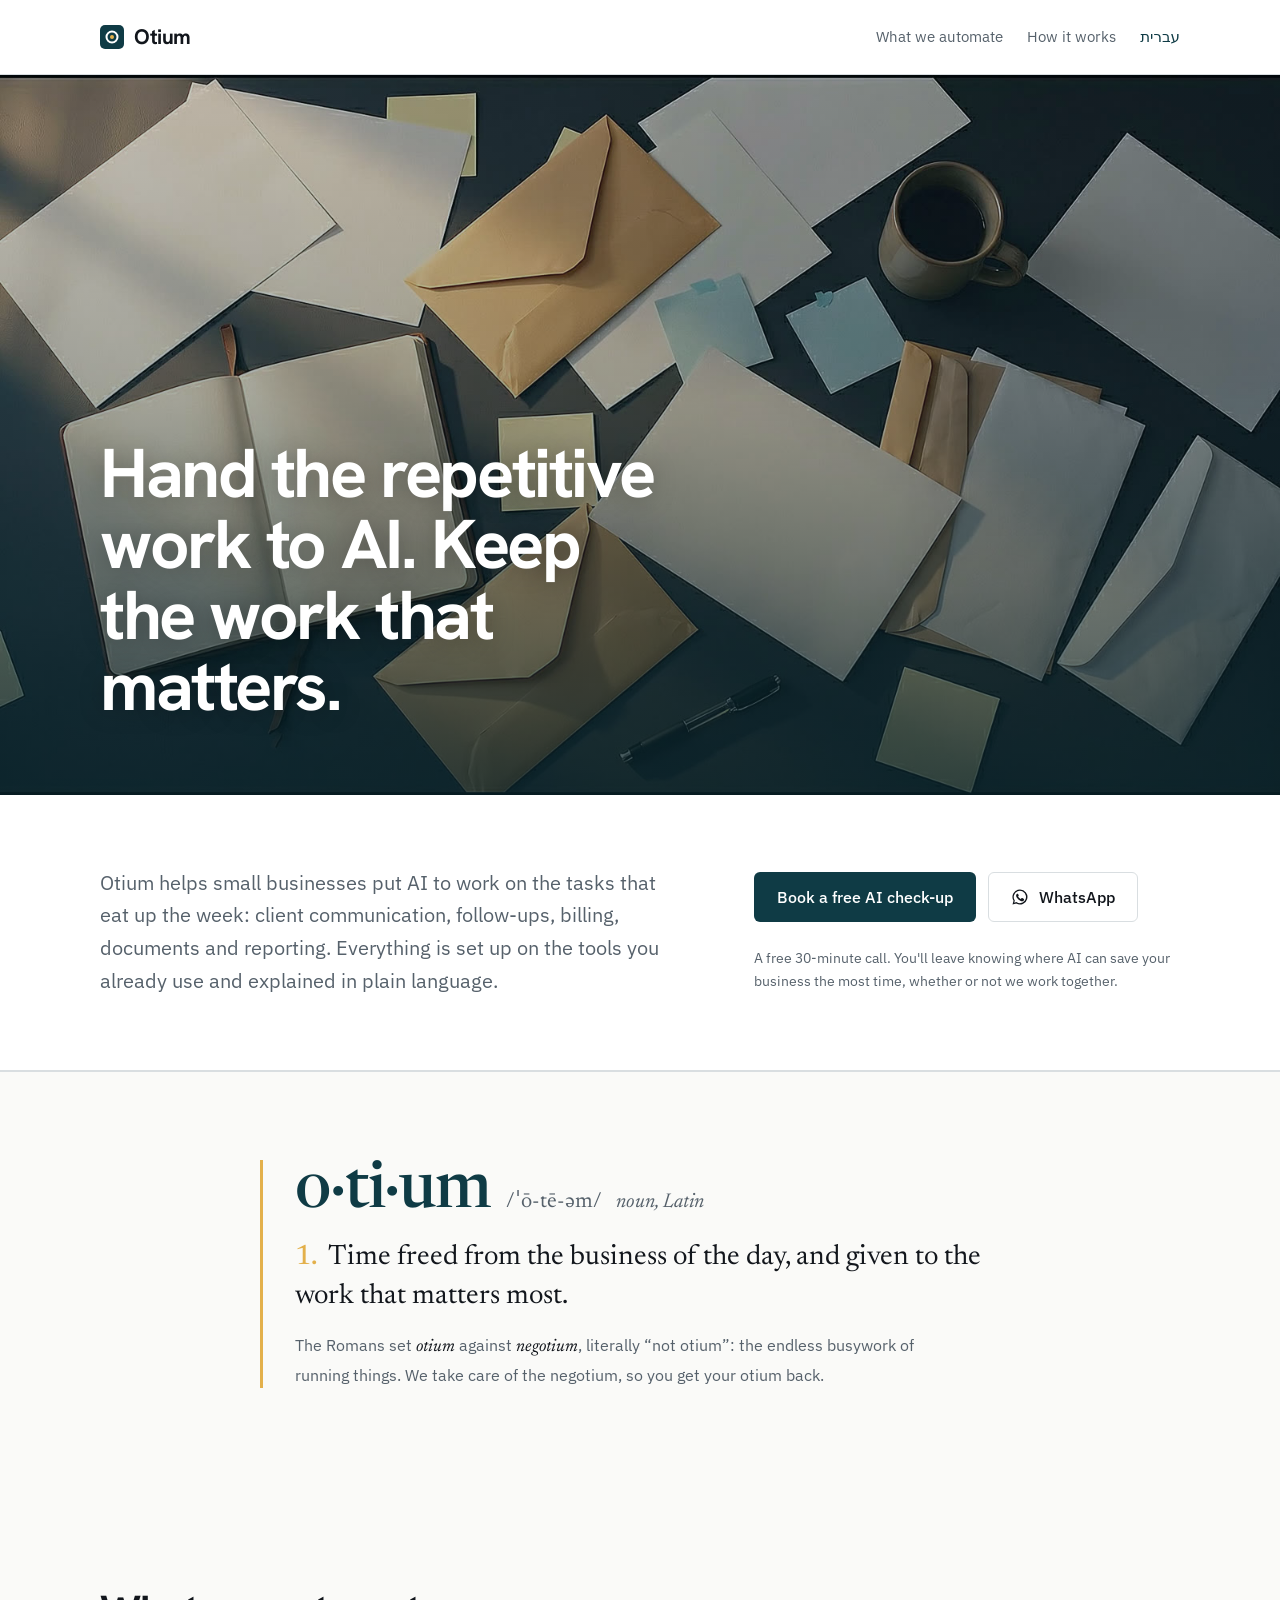
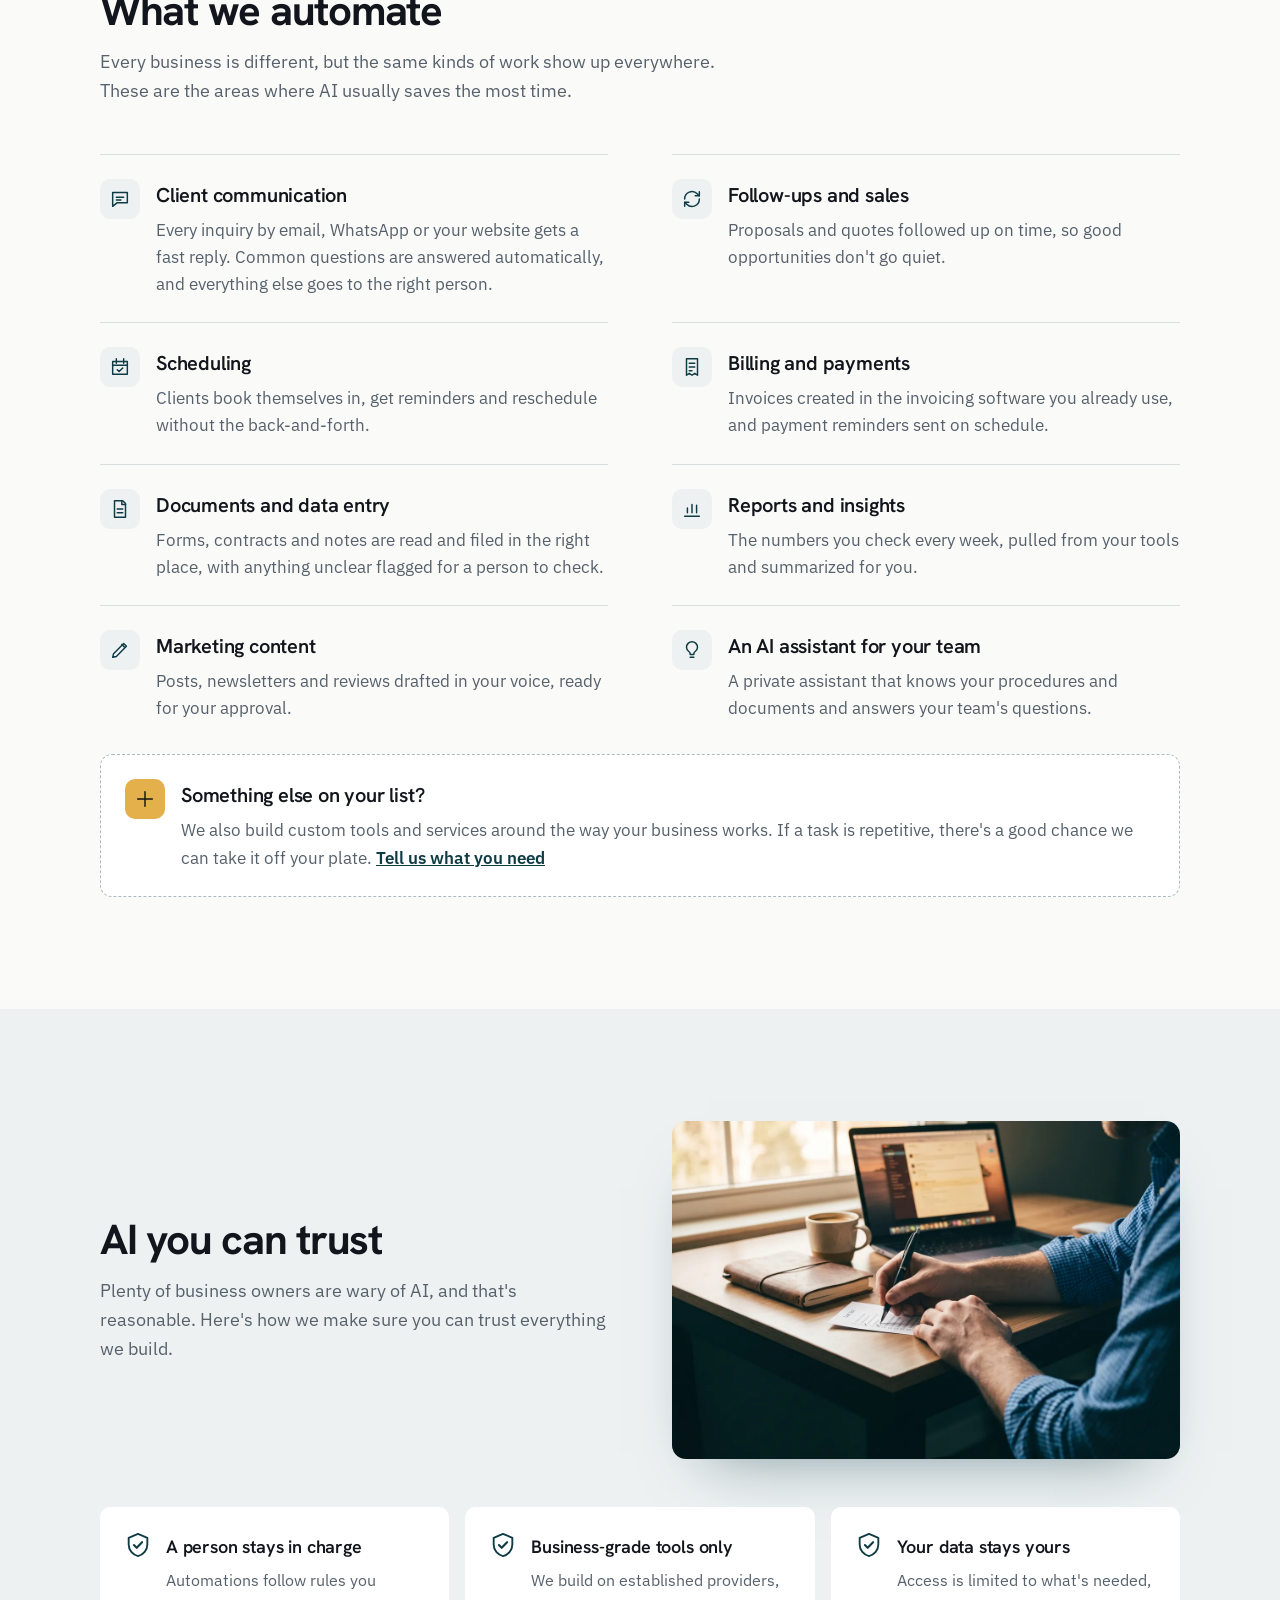
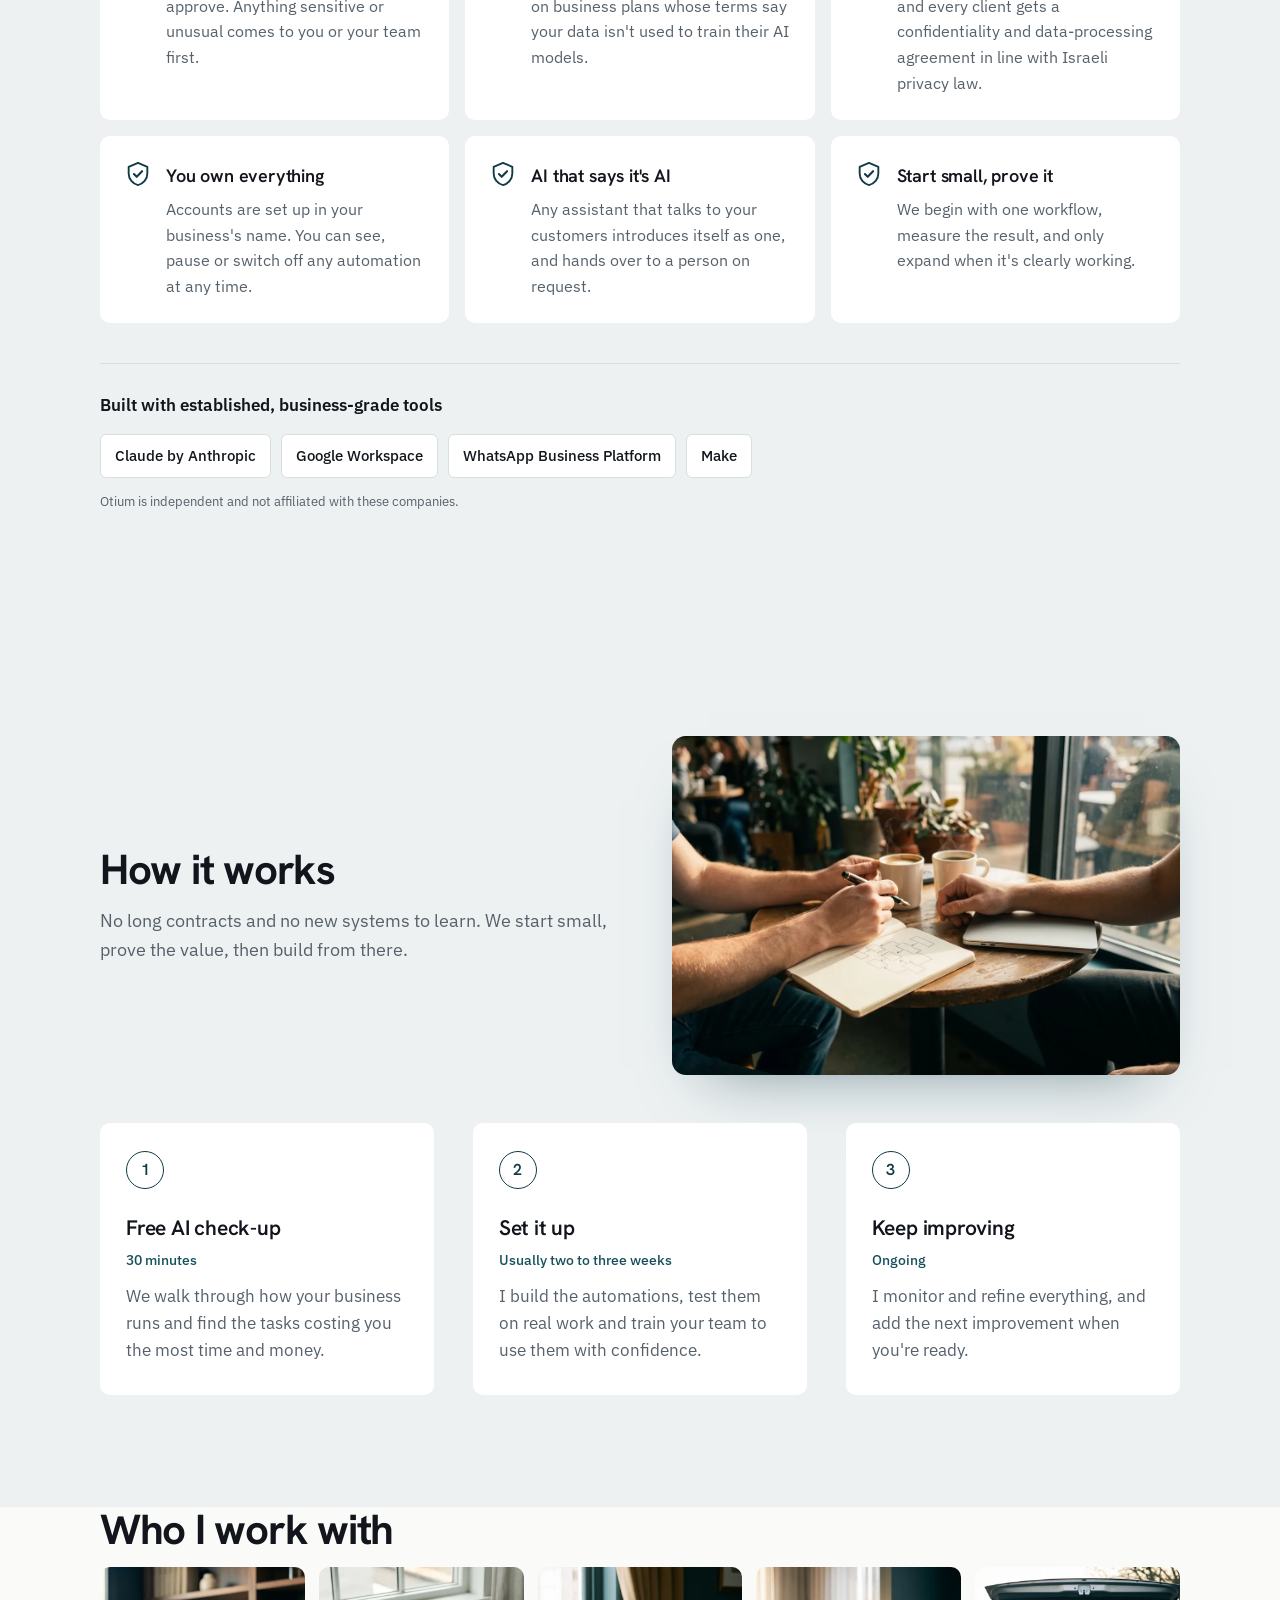
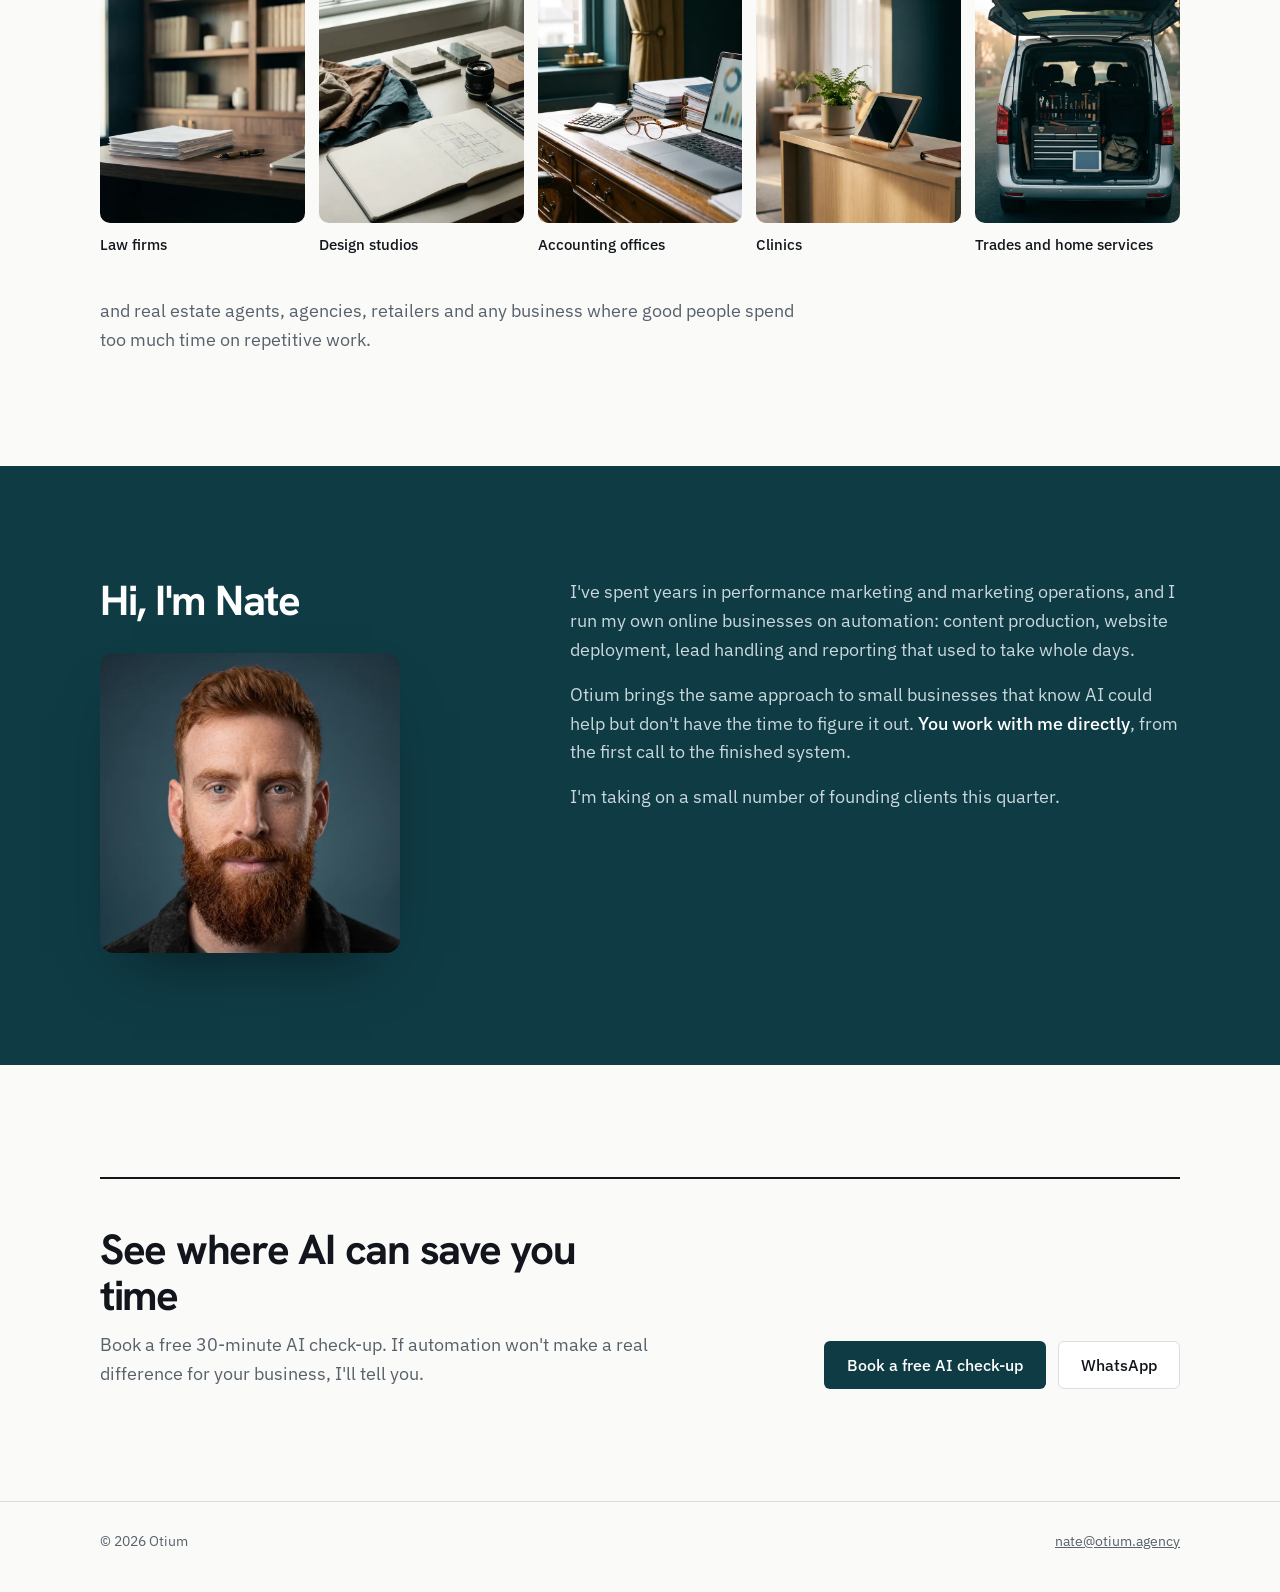
==== index.html @ 9c25928d "Add files via upload" ====
<!doctype html>
<html lang="en">
<head>
<meta charset="utf-8">
<meta name="viewport" content="width=device-width, initial-scale=1">
<title>Otium | AI automation for small businesses</title>
<meta name="description" content="Otium helps small businesses put AI to work: client communication, follow-ups, billing, documents and reporting, set up on the tools you already use.">
<meta property="og:title" content="Otium">
<meta property="og:description" content="Hand the repetitive work to AI. Keep the work that matters.">
<meta property="og:type" content="website">
<meta property="og:url" content="https://otium.agency/">
<meta property="og:image" content="https://otium.agency/media/og.jpg">
<meta property="og:image:width" content="1200">
<meta property="og:image:height" content="630">
<meta name="twitter:card" content="summary_large_image">
<link rel="alternate" hreflang="he" href="https://otium.agency/he/">
<link rel="icon" href="data:image/svg+xml,%3Csvg xmlns='http://www.w3.org/2000/svg' viewBox='0 0 24 24'%3E%3Crect width='24' height='24' rx='5' fill='%230F3B45'/%3E%3Cpath d='M12 6.5a5.5 5.5 0 1 0 0 11a5.5 5.5 0 1 0 0-11z' fill='none' stroke='%23fff' stroke-width='2'/%3E%3Ccircle cx='12' cy='12' r='2' fill='%23E3B04B'/%3E%3C/svg%3E">
<link rel="preconnect" href="https://fonts.googleapis.com">
<link rel="preconnect" href="https://fonts.gstatic.com" crossorigin>
<link href="https://fonts.googleapis.com/css2?family=Hanken+Grotesk:wght@500;600;700&family=IBM+Plex+Sans:wght@400;500;600&family=Newsreader:ital,opsz,wght@0,6..72,400;0,6..72,500;1,6..72,400&display=swap" rel="stylesheet">
<link rel="stylesheet" href="/styles.css">
</head>
<body>

<header class="site-header">
  <div class="wrap">
    <a class="wordmark" href="/">
      <svg class="mark" viewBox="0 0 24 24" aria-hidden="true"><rect width="24" height="24" rx="5" fill="#0F3B45"/><path d="M12 6.5a5.5 5.5 0 1 0 0 11a5.5 5.5 0 1 0 0-11z" fill="none" stroke="#fff" stroke-width="2"/><circle cx="12" cy="12" r="2" fill="#E3B04B"/></svg>
      Otium
    </a>
    <nav class="header-links" aria-label="Main">
      <a class="hide-sm" href="#what">What we automate</a>
      <a class="hide-sm" href="#how">How it works</a>
      <a class="lang" href="/he/" lang="he">עברית</a>
    </nav>
  </div>
</header>

<main>
  <section class="hero-film" aria-label="Video: scattered papers, envelopes and notes fly together into a neat, tidy desk.">
    <video autoplay muted loop playsinline preload="auto" poster="/media/hero-desk-poster.jpg">
      <source src="/media/hero-desk.mp4" type="video/mp4">
    </video>
    <div class="film-overlay"><div class="wrap"><h1>Hand the repetitive work to AI. Keep the work that matters.</h1></div></div>
  </section>

  <section class="hero hero-text">
    <div class="wrap">
      <div>
        <p class="lede">Otium helps small businesses put AI to work on the tasks that eat up the week: client communication, follow-ups, billing, documents and reporting. Everything is set up on the tools you already use and explained in plain language.</p>
        <div class="cta-row">
          <a class="btn btn-primary" href="https://calendar.google.com/calendar/appointments/schedules/AcZssZ142zV-01hheuD1KEH9FqK9VhG_BgDRXdclDUBsCa_bqijjfRB_04vODxj_k6ZKtGDQgLFrmioO?gv=true" target="_blank" rel="noopener">Book a free AI check-up</a>
          <a class="btn btn-ghost" href="https://wa.me/972507139418" data-whatsapp>
            <svg viewBox="0 0 24 24" aria-hidden="true"><path fill="currentColor" d="M12 2a10 10 0 0 0-8.6 15.1L2 22l5-1.3A10 10 0 1 0 12 2Zm0 18.2c-1.6 0-3.1-.4-4.4-1.2l-.3-.2-3 .8.8-2.9-.2-.3A8.2 8.2 0 1 1 12 20.2Zm4.5-6.1c-.2-.1-1.5-.7-1.7-.8-.2-.1-.4-.1-.6.1l-.8 1c-.1.2-.3.2-.5.1a6.7 6.7 0 0 1-3.3-2.9c-.3-.4.2-.4.7-1.3.1-.2 0-.3 0-.4l-.8-1.8c-.2-.5-.4-.4-.6-.4h-.5a1 1 0 0 0-.7.3 3 3 0 0 0-.9 2.2 5.2 5.2 0 0 0 1.1 2.7 11.8 11.8 0 0 0 4.5 4c1.7.7 2.3.8 3.2.6.5-.1 1.5-.6 1.7-1.2.2-.6.2-1.1.1-1.2l-.4-.3Z"/></svg>
            WhatsApp
          </a>
        </div>
        <p class="fine">A free 30-minute call. You'll leave knowing where AI can save your business the most time, whether or not we work together.</p>
      </div>
    </div>
  </section>

  <section class="definition" aria-label="What the name means">
    <div class="wrap">
      <div class="dict">
        <p class="dict-head"><span class="dict-word">o·ti·um</span> <span class="dict-ipa">/ˈō-tē-əm/</span> <span class="dict-pos">noun, Latin</span></p>
        <p class="dict-sense"><span class="dict-n">1.</span> Time freed from the business of the day, and given to the work that matters most.</p>
        <p class="dict-note">The Romans set <em>otium</em> against <em>negotium</em>, literally “not otium”: the endless busywork of running things. We take care of the negotium, so you get your otium back.</p>
      </div>
    </div>
  </section>

  <section class="block" id="what">
    <div class="wrap">
      <h2>What we automate</h2>
      <p class="intro">Every business is different, but the same kinds of work show up everywhere. These are the areas where AI usually saves the most time.</p>
      <ul class="areas">
        <li><svg class="area-icon" viewBox="0 0 24 24" aria-hidden="true" fill="none" stroke="currentColor" stroke-width="1.6" stroke-linecap="round" stroke-linejoin="round"><path d="M4 5h16v11H9l-5 4z"/><path d="M8 10h8M8 13h5"/></svg><div><h3>Client communication</h3><p>Every inquiry by email, WhatsApp or your website gets a fast reply. Common questions are answered automatically, and everything else goes to the right person.</p></div></li>
        <li><svg class="area-icon" viewBox="0 0 24 24" aria-hidden="true" fill="none" stroke="currentColor" stroke-width="1.6" stroke-linecap="round" stroke-linejoin="round"><path d="M4 12a8 8 0 0 1 13.7-5.7L20 8.5"/><path d="M20 4v4.5h-4.5"/><path d="M20 12a8 8 0 0 1-13.7 5.7L4 15.5"/><path d="M4 20v-4.5h4.5"/></svg><div><h3>Follow-ups and sales</h3><p>Proposals and quotes followed up on time, so good opportunities don't go quiet.</p></div></li>
        <li><svg class="area-icon" viewBox="0 0 24 24" aria-hidden="true" fill="none" stroke="currentColor" stroke-width="1.6" stroke-linecap="round" stroke-linejoin="round"><path d="M4 6h16v14H4z"/><path d="M4 10h16M8 3v5M16 3v5"/><path d="m9 15 2 2 4-4"/></svg><div><h3>Scheduling</h3><p>Clients book themselves in, get reminders and reschedule without the back-and-forth.</p></div></li>
        <li><svg class="area-icon" viewBox="0 0 24 24" aria-hidden="true" fill="none" stroke="currentColor" stroke-width="1.6" stroke-linecap="round" stroke-linejoin="round"><path d="M6 3h12v18l-3-2-3 2-3-2-3 2z"/><path d="M9 8h6M9 12h6M9 16h3"/></svg><div><h3>Billing and payments</h3><p>Invoices created in the invoicing software you already use, and payment reminders sent on schedule.</p></div></li>
        <li><svg class="area-icon" viewBox="0 0 24 24" aria-hidden="true" fill="none" stroke="currentColor" stroke-width="1.6" stroke-linecap="round" stroke-linejoin="round"><path d="M6 3h9l3 3v15H6z"/><path d="M14 3v4h4"/><path d="M9 12h6M9 16h6"/></svg><div><h3>Documents and data entry</h3><p>Forms, contracts and notes are read and filed in the right place, with anything unclear flagged for a person to check.</p></div></li>
        <li><svg class="area-icon" viewBox="0 0 24 24" aria-hidden="true" fill="none" stroke="currentColor" stroke-width="1.6" stroke-linecap="round" stroke-linejoin="round"><path d="M4 20h16"/><path d="M7 16v-5M12 16V7M17 16v-8"/></svg><div><h3>Reports and insights</h3><p>The numbers you check every week, pulled from your tools and summarized for you.</p></div></li>
        <li><svg class="area-icon" viewBox="0 0 24 24" aria-hidden="true" fill="none" stroke="currentColor" stroke-width="1.6" stroke-linecap="round" stroke-linejoin="round"><path d="M4 20l4-1 11-11-3-3L5 16z"/><path d="M14 6l3 3"/></svg><div><h3>Marketing content</h3><p>Posts, newsletters and reviews drafted in your voice, ready for your approval.</p></div></li>
        <li><svg class="area-icon" viewBox="0 0 24 24" aria-hidden="true" fill="none" stroke="currentColor" stroke-width="1.6" stroke-linecap="round" stroke-linejoin="round"><path d="M12 3a6 6 0 0 1 6 6c0 2.2-1.2 3.6-2.5 4.6-.8.6-1.5 1.4-1.5 2.4v1h-4v-1c0-1-.7-1.8-1.5-2.4C7.2 12.6 6 11.2 6 9a6 6 0 0 1 6-6z"/><path d="M10 20h4"/></svg><div><h3>An AI assistant for your team</h3><p>A private assistant that knows your procedures and documents and answers your team's questions.</p></div></li>
        <li class="area-custom"><svg class="area-icon" viewBox="0 0 24 24" aria-hidden="true" fill="none" stroke="currentColor" stroke-width="1.6" stroke-linecap="round" stroke-linejoin="round"><path d="M12 4v16M4 12h16"/></svg><div><h3>Something else on your list?</h3><p>We also build custom tools and services around the way your business works. If a task is repetitive, there's a good chance we can take it off your plate. <a href="#contact">Tell us what you need</a></p></div></li>
      </ul>
    </div>
  </section>

  <section class="block trust" id="trust">
    <div class="wrap">
      <div class="trust-head"><div><h2>AI you can trust</h2>
      <p class="intro">Plenty of business owners are wary of AI, and that's reasonable. Here's how we make sure you can trust everything we build.</p></div><img class="trust-img" src="/media/trust-approve.webp" alt="A business owner's hands ticking off a short list next to a laptop" width="1200" height="800" loading="lazy"></div>
      <ul class="commitments">
        <li><svg viewBox="0 0 24 24" aria-hidden="true"><path d="M12 2.5 4 5.8v5.7c0 4.9 3.4 9 8 10 4.6-1 8-5.1 8-10V5.8z" fill="none" stroke="currentColor" stroke-width="1.6" stroke-linejoin="round"/><path d="m8.5 12 2.4 2.4 4.6-4.8" fill="none" stroke="currentColor" stroke-width="1.8" stroke-linecap="round" stroke-linejoin="round"/></svg><div><h3>A person stays in charge</h3><p>Automations follow rules you approve. Anything sensitive or unusual comes to you or your team first.</p></div></li>
        <li><svg viewBox="0 0 24 24" aria-hidden="true"><path d="M12 2.5 4 5.8v5.7c0 4.9 3.4 9 8 10 4.6-1 8-5.1 8-10V5.8z" fill="none" stroke="currentColor" stroke-width="1.6" stroke-linejoin="round"/><path d="m8.5 12 2.4 2.4 4.6-4.8" fill="none" stroke="currentColor" stroke-width="1.8" stroke-linecap="round" stroke-linejoin="round"/></svg><div><h3>Business-grade tools only</h3><p>We build on established providers, on business plans whose terms say your data isn't used to train their AI models.</p></div></li>
        <li><svg viewBox="0 0 24 24" aria-hidden="true"><path d="M12 2.5 4 5.8v5.7c0 4.9 3.4 9 8 10 4.6-1 8-5.1 8-10V5.8z" fill="none" stroke="currentColor" stroke-width="1.6" stroke-linejoin="round"/><path d="m8.5 12 2.4 2.4 4.6-4.8" fill="none" stroke="currentColor" stroke-width="1.8" stroke-linecap="round" stroke-linejoin="round"/></svg><div><h3>Your data stays yours</h3><p>Access is limited to what's needed, and every client gets a confidentiality and data-processing agreement in line with Israeli privacy law.</p></div></li>
        <li><svg viewBox="0 0 24 24" aria-hidden="true"><path d="M12 2.5 4 5.8v5.7c0 4.9 3.4 9 8 10 4.6-1 8-5.1 8-10V5.8z" fill="none" stroke="currentColor" stroke-width="1.6" stroke-linejoin="round"/><path d="m8.5 12 2.4 2.4 4.6-4.8" fill="none" stroke="currentColor" stroke-width="1.8" stroke-linecap="round" stroke-linejoin="round"/></svg><div><h3>You own everything</h3><p>Accounts are set up in your business's name. You can see, pause or switch off any automation at any time.</p></div></li>
        <li><svg viewBox="0 0 24 24" aria-hidden="true"><path d="M12 2.5 4 5.8v5.7c0 4.9 3.4 9 8 10 4.6-1 8-5.1 8-10V5.8z" fill="none" stroke="currentColor" stroke-width="1.6" stroke-linejoin="round"/><path d="m8.5 12 2.4 2.4 4.6-4.8" fill="none" stroke="currentColor" stroke-width="1.8" stroke-linecap="round" stroke-linejoin="round"/></svg><div><h3>AI that says it's AI</h3><p>Any assistant that talks to your customers introduces itself as one, and hands over to a person on request.</p></div></li>
        <li><svg viewBox="0 0 24 24" aria-hidden="true"><path d="M12 2.5 4 5.8v5.7c0 4.9 3.4 9 8 10 4.6-1 8-5.1 8-10V5.8z" fill="none" stroke="currentColor" stroke-width="1.6" stroke-linejoin="round"/><path d="m8.5 12 2.4 2.4 4.6-4.8" fill="none" stroke="currentColor" stroke-width="1.8" stroke-linecap="round" stroke-linejoin="round"/></svg><div><h3>Start small, prove it</h3><p>We begin with one workflow, measure the result, and only expand when it's clearly working.</p></div></li>
      </ul>
      <div class="toolbelt">
        <p class="toolbelt-label">Built with established, business-grade tools</p>
        <ul class="tool-names" dir="ltr"><li>Claude by Anthropic</li><li>Google Workspace</li><li>WhatsApp Business Platform</li><li>Make</li></ul>
        <p class="toolbelt-note">Otium is independent and not affiliated with these companies.</p>
      </div>
    </div>
  </section>

  <section class="block process" id="how">
    <div class="wrap">
      <div class="trust-head"><div><h2>How it works</h2>
      <p class="intro">No long contracts and no new systems to learn. We start small, prove the value, then build from there.</p></div><img class="trust-img" src="/media/how-consult.webp" alt="Two people planning an automation together over coffee" width="1200" height="800" loading="lazy"></div>
      <ol class="steps">
        <li>
          <h3>Free AI check-up</h3>
          <p class="when">30 minutes</p>
          <p>We walk through how your business runs and find the tasks costing you the most time and money.</p>
        </li>
        <li>
          <h3>Set it up</h3>
          <p class="when">Usually two to three weeks</p>
          <p>I build the automations, test them on real work and train your team to use them with confidence.</p>
        </li>
        <li>
          <h3>Keep improving</h3>
          <p class="when">Ongoing</p>
          <p>I monitor and refine everything, and add the next improvement when you're ready.</p>
        </li>
      </ol>
    </div>
  </section>

  <section class="block tight" id="who">
    <div class="wrap">
      <h2>Who I work with</h2>
      <ul class="people">
        <li><figure><img src="/media/law.webp" alt="A tidy law office desk with a contract and pen" width="640" height="800" loading="lazy"><figcaption>Law firms</figcaption></figure></li>
        <li><figure><img src="/media/design.webp" alt="Fabric swatches and a floor plan sketch on a studio table" width="640" height="800" loading="lazy"><figcaption>Design studios</figcaption></figure></li>
        <li><figure><img src="/media/accounting.webp" alt="A calculator, reports and a laptop with charts" width="640" height="800" loading="lazy"><figcaption>Accounting offices</figcaption></figure></li>
        <li><figure><img src="/media/clinic.webp" alt="A calm clinic reception desk with a check-in tablet" width="640" height="800" loading="lazy"><figcaption>Clinics</figcaption></figure></li>
        <li><figure><img src="/media/trades.webp" alt="An organized toolbox in the back of a work van" width="640" height="800" loading="lazy"><figcaption>Trades and home services</figcaption></figure></li>
      </ul>
      <p class="who-more">and real estate agents, agencies, retailers and any business where good people spend too much time on repetitive work.</p>
    </div>
  </section>

  <section class="block about" id="about">
    <div class="wrap">
      <div class="about-intro">
        <h2>Hi, I'm Nate</h2>
        <img class="about-photo" src="/media/nate.webp" alt="Nate Dubin, founder of Otium" width="800" height="800" loading="lazy">
      </div>
      <div>
        <p>I've spent years in performance marketing and marketing operations, and I run my own online businesses on automation: content production, website deployment, lead handling and reporting that used to take whole days.</p>
        <p>Otium brings the same approach to small businesses that know AI could help but don't have the time to figure it out. <strong>You work with me directly</strong>, from the first call to the finished system.</p>
        <p>I'm taking on a small number of founding clients this quarter.</p>
      </div>
    </div>
  </section>

  <section class="block contact" id="contact">
    <div class="wrap">
      <div class="panel">
        <div>
          <h2>See where AI can save you time</h2>
          <p>Book a free 30-minute AI check-up. If automation won't make a real difference for your business, I'll tell you.</p>
        </div>
        <div class="cta-row">
          <a class="btn btn-primary" href="https://calendar.google.com/calendar/appointments/schedules/AcZssZ142zV-01hheuD1KEH9FqK9VhG_BgDRXdclDUBsCa_bqijjfRB_04vODxj_k6ZKtGDQgLFrmioO?gv=true" target="_blank" rel="noopener">Book a free AI check-up</a>
          <a class="btn btn-ghost" href="https://wa.me/972507139418" data-whatsapp>WhatsApp</a>
        </div>
      </div>
    </div>
  </section>
</main>

<footer>
  <div class="wrap">
    <span>© 2026 Otium</span>
    <a href="mailto:nate@otium.agency">nate@otium.agency</a>
  </div>
</footer>

<script>
  (function () {
    var v = document.querySelector('.hero-film video');
    if (v && window.matchMedia('(prefers-reduced-motion: reduce)').matches) { v.removeAttribute('autoplay'); v.pause(); }
  })();
</script>
</body>
</html>
---- styles.css ----
:root {
  --paper: #FAFAF8;
  --white: #FFFFFF;
  --ink: #12161C;
  --petrol: #0F3B45;
  --petrol-2: #16505C;
  --mist: #EDF1F2;
  --steel: #56616B;
  --line: #D9DEE1;
  --gold: #E3B04B;

  --display: "Hanken Grotesk", "IBM Plex Sans Hebrew", system-ui, sans-serif;
  --body: "IBM Plex Sans", "IBM Plex Sans Hebrew", system-ui, sans-serif;

  --wrap: 1160px;
  --gutter: clamp(16px, 4vw, 40px);
}

* { box-sizing: border-box; }
html { -webkit-text-size-adjust: 100%; }
body {
  margin: 0;
  background: var(--paper);
  color: var(--ink);
  font-family: var(--body);
  font-size: 17px;
  line-height: 1.6;
  overflow-x: hidden;
}
a { color: inherit; }
:focus-visible { outline: 2px solid var(--petrol); outline-offset: 3px; border-radius: 2px; }

.wrap { max-width: var(--wrap); margin: 0 auto; padding: 0 var(--gutter); }

/* ---------- Header ---------- */
.site-header { padding: 20px 0; border-bottom: 1px solid var(--line); background: var(--white); }
.site-header .wrap { display: flex; align-items: center; justify-content: space-between; gap: 16px; }
.wordmark {
  font-family: var(--display);
  font-weight: 700;
  font-size: 21px;
  letter-spacing: -0.02em;
  text-decoration: none;
  display: inline-flex; align-items: center; gap: 10px;
  direction: ltr;
}
.wordmark .mark { width: 24px; height: 24px; flex: none; }
.header-links { display: flex; align-items: center; gap: 24px; font-size: 15px; }
.header-links a { text-decoration: none; color: var(--steel); }
.header-links a:hover { color: var(--ink); }
.header-links .lang { color: var(--petrol); font-weight: 500; }

/* ---------- Buttons ---------- */
.btn {
  display: inline-flex; align-items: center; justify-content: center; gap: 10px;
  font: 500 16px/1 var(--body);
  padding: 15px 22px;
  border-radius: 6px;
  text-decoration: none;
  border: 1px solid transparent;
  transition: background-color .15s ease, color .15s ease, border-color .15s ease;
}
.btn-primary { background: var(--petrol); color: var(--white); }
.btn-primary:hover { background: var(--petrol-2); }
.btn-ghost { background: var(--white); color: var(--ink); border-color: var(--line); }
.btn-ghost:hover { border-color: var(--ink); }
.btn svg { width: 18px; height: 18px; flex: none; }

/* ---------- Hero ---------- */
.hero { padding: clamp(48px, 8vw, 104px) 0; background: var(--white); border-bottom: 1px solid var(--line); }
.hero .wrap {
  display: grid;
  grid-template-columns: minmax(0, 1.1fr) minmax(0, .9fr);
  gap: clamp(36px, 6vw, 88px);
  align-items: center;
}
.hero h1 {
  font-family: var(--display);
  font-weight: 700;
  font-size: clamp(40px, 5.6vw, 68px);
  line-height: 1.02;
  letter-spacing: -0.035em;
  margin: 0 0 24px;
  max-width: 14ch;
}
.hero .lede { font-size: clamp(18px, 1.5vw, 20px); color: var(--steel); max-width: 33em; margin: 0 0 36px; }
.cta-row { display: flex; flex-wrap: wrap; gap: 12px; }
.hero .fine { margin: 20px 0 0; font-size: 14px; color: var(--steel); max-width: 34em; }

/* Automation log: the one memorable moment */
.log {
  background: var(--petrol);
  color: #E6EEF0;
  border-radius: 14px;
  padding: 26px 26px 22px;
  box-shadow: 0 40px 80px -40px rgba(15, 59, 69, .6);
}
.log-head { display: flex; justify-content: space-between; align-items: baseline; gap: 12px; margin-bottom: 18px; }
.log-head strong { font-family: var(--display); font-size: 18px; font-weight: 600; color: var(--white); letter-spacing: -0.01em; }
.log-head span { font-size: 13px; color: #9FB8BE; }
.log ol { list-style: none; margin: 0; padding: 0; }
.log li {
  display: grid; grid-template-columns: 52px 14px minmax(0, 1fr); gap: 10px;
  align-items: baseline;
  padding: 11px 0;
  border-top: 1px solid rgba(255, 255, 255, .1);
  font-size: 15px; line-height: 1.45;
}
.log time { font-variant-numeric: tabular-nums; color: #9FB8BE; font-size: 14px; direction: ltr; }
.log .dot { width: 8px; height: 8px; border-radius: 50%; background: var(--gold); align-self: center; }
.log-total {
  margin-top: 8px; padding-top: 16px;
  border-top: 1px solid rgba(255, 255, 255, .22);
  display: flex; align-items: baseline; justify-content: space-between; gap: 12px;
  font-size: 14px; color: #C9D8DB;
}
.log-total b { font-family: var(--display); font-size: 34px; font-weight: 700; letter-spacing: -0.02em; color: var(--gold); }

@media (prefers-reduced-motion: no-preference) {
  .log li, .log-total { opacity: 0; animation: reveal .4s ease-out forwards; }
  .log li:nth-child(1) { animation-delay: .25s; }
  .log li:nth-child(2) { animation-delay: .55s; }
  .log li:nth-child(3) { animation-delay: .85s; }
  .log li:nth-child(4) { animation-delay: 1.15s; }
  .log li:nth-child(5) { animation-delay: 1.45s; }
  .log li:nth-child(6) { animation-delay: 1.75s; }
  .log-total { animation-delay: 2.2s; }
  @keyframes reveal { from { opacity: 0; transform: translateY(4px); } to { opacity: 1; transform: none; } }
}

/* ---------- Sections ---------- */
section.block { padding: clamp(64px, 9vw, 112px) 0; }
section.block.tight { padding-top: 0; }
.block h2 {
  font-family: var(--display);
  font-weight: 700;
  font-size: clamp(30px, 3.4vw, 42px);
  line-height: 1.1;
  letter-spacing: -0.03em;
  margin: 0 0 14px;
  max-width: 22ch;
}
.block .intro { color: var(--steel); max-width: 36em; margin: 0 0 48px; font-size: 18px; }

/* Capabilities: two-column ruled list */
.areas { list-style: none; margin: 0; padding: 0; display: grid; grid-template-columns: repeat(2, minmax(0, 1fr)); column-gap: clamp(32px, 5vw, 72px); }
.areas li { padding: 24px 0; border-top: 1px solid var(--line); }
.areas h3 { font-family: var(--display); font-size: 20px; font-weight: 600; letter-spacing: -0.01em; margin: 0 0 6px; }
.areas p { margin: 0; color: var(--steel); }

/* Process: a real sequence, so it's numbered */
.process { background: var(--mist); }
.steps { list-style: none; margin: 0; padding: 0; display: grid; grid-template-columns: repeat(3, minmax(0, 1fr)); gap: clamp(24px, 3vw, 40px); counter-reset: step; }
.steps li { counter-increment: step; background: var(--white); border-radius: 10px; padding: 28px 26px 30px; }
.steps li::before {
  content: counter(step);
  display: grid; place-items: center;
  width: 36px; height: 36px; border-radius: 50%;
  border: 1.5px solid var(--petrol); color: var(--petrol);
  font: 600 16px/1 var(--display);
  margin-bottom: 22px;
}
.steps h3 { font-family: var(--display); font-size: 21px; font-weight: 600; letter-spacing: -0.01em; margin: 0 0 4px; }
.steps .when { font-size: 14px; color: var(--petrol-2); font-weight: 500; margin: 0 0 12px; }
.steps p { margin: 0; color: var(--steel); }

/* Principles */
.principles { list-style: none; margin: 0; padding: 0; display: grid; grid-template-columns: repeat(4, minmax(0, 1fr)); gap: clamp(24px, 3vw, 40px); }
.principles li { border-top: 2px solid var(--petrol); padding-top: 18px; }
.principles h3 { font-family: var(--display); font-size: 18px; font-weight: 600; margin: 0 0 6px; }
.principles p { margin: 0; color: var(--steel); font-size: 16px; }

/* Who it's for */
.who-line { font-size: clamp(19px, 2vw, 23px); line-height: 1.6; max-width: 40em; margin: 0; color: var(--ink); }
.who-line span { white-space: nowrap; }
.who-line .sep { color: var(--gold); padding: 0 .35em; }

/* About */
.about { background: var(--petrol); color: #E6EEF0; }
.about .wrap { display: grid; grid-template-columns: minmax(0, .8fr) minmax(0, 1.2fr); gap: clamp(28px, 5vw, 80px); align-items: start; }
.about h2 { color: var(--white); }
.about p { margin: 0 0 16px; max-width: 36em; color: #C9D8DB; font-size: 18px; }
.about p:last-child { margin-bottom: 0; }
.about strong { color: var(--white); font-weight: 500; }

/* Contact */
.contact .panel {
  border-top: 2px solid var(--ink);
  padding-top: clamp(32px, 4vw, 48px);
  display: grid; grid-template-columns: minmax(0, 1.2fr) auto; gap: 32px; align-items: end;
}
.contact h2 { margin-bottom: 12px; }
.contact p { margin: 0; color: var(--steel); max-width: 34em; font-size: 18px; }

footer { padding: 28px 0 40px; font-size: 14px; color: var(--steel); border-top: 1px solid var(--line); }
footer .wrap { display: flex; flex-wrap: wrap; justify-content: space-between; gap: 12px; }
footer a { color: var(--steel); }

/* ---------- Responsive ---------- */
@media (max-width: 960px) {
  .principles { grid-template-columns: repeat(2, minmax(0, 1fr)); }
}
@media (max-width: 860px) {
  .hero .wrap, .about .wrap { grid-template-columns: 1fr; }
  .steps { grid-template-columns: 1fr; }
  .areas { grid-template-columns: 1fr; }
  .contact .panel { grid-template-columns: 1fr; }
}
@media (max-width: 600px) {
  .principles { grid-template-columns: 1fr; }
  .header-links .hide-sm { display: none; }
  .btn { width: 100%; }
  .cta-row { flex-direction: column; }
  .log { padding: 22px 18px 18px; }
  .log li { grid-template-columns: 46px 12px minmax(0, 1fr); }
  .who-line span { white-space: normal; }
}

/* ---------- Hebrew / RTL ---------- */
body[dir="rtl"] { font-family: "IBM Plex Sans Hebrew", system-ui, sans-serif; }
body[dir="rtl"] .hero h1,
body[dir="rtl"] .block h2,
body[dir="rtl"] h3,
body[dir="rtl"] .log-head strong,
body[dir="rtl"] .log-total b { font-family: "IBM Plex Sans Hebrew", system-ui, sans-serif; letter-spacing: 0; }
body[dir="rtl"] .hero h1 { font-weight: 700; line-height: 1.1; max-width: 12ch; }
body[dir="rtl"] .block h2 { font-weight: 700; }

/* ---------- Video hero ---------- */
.hero.hero-video {
  position: relative; overflow: hidden; isolation: isolate;
  background: var(--petrol); color: var(--white); border-bottom: 0;
  min-height: clamp(600px, 86vh, 860px);
  display: flex; align-items: center;
}
.hero-media { position: absolute; inset: 0; z-index: -2; }
.hero-media video, .hero-media img { width: 100%; height: 100%; object-fit: cover; display: block; }
.hero-shade {
  position: absolute; inset: 0; z-index: -1;
  background: linear-gradient(90deg, rgba(9, 36, 43, .94) 0%, rgba(9, 36, 43, .82) 38%, rgba(9, 36, 43, .35) 72%, rgba(9, 36, 43, .2) 100%);
}
body[dir="rtl"] .hero-shade { background: linear-gradient(270deg, rgba(9, 36, 43, .94) 0%, rgba(9, 36, 43, .82) 38%, rgba(9, 36, 43, .35) 72%, rgba(9, 36, 43, .2) 100%); }
.hero-video .wrap { width: 100%; }
.hero-video h1 { color: var(--white); }
.hero-video .lede { color: #D3E1E4; }
.hero-video .fine { color: #A6BFC4; }
.hero-video .btn-primary { background: var(--gold); color: var(--ink); }
.hero-video .btn-primary:hover { background: #F0C266; }
.hero-video .btn-ghost { background: transparent; color: var(--white); border-color: rgba(255, 255, 255, .45); }
.hero-video .btn-ghost:hover { border-color: var(--white); background: rgba(255, 255, 255, .08); }
.hero-video .log {
  background: rgba(10, 42, 50, .62);
  border: 1px solid rgba(255, 255, 255, .16);
  -webkit-backdrop-filter: blur(14px); backdrop-filter: blur(14px);
}
.site-header.on-dark { position: absolute; inset: 0 0 auto 0; z-index: 5; background: transparent; border-bottom-color: rgba(255, 255, 255, .14); }
.site-header.on-dark .wordmark { color: var(--white); }
.site-header.on-dark .header-links a { color: #C9D8DB; }
.site-header.on-dark .header-links a:hover { color: var(--white); }
.site-header.on-dark .header-links .lang { color: var(--gold); }
.hero-video { padding-top: clamp(110px, 12vw, 150px); }

/* ---------- Who: photo strip ---------- */
.people { list-style: none; margin: 0 0 40px; padding: 0; display: grid; grid-template-columns: repeat(5, minmax(0, 1fr)); gap: 14px; }
.people figure { margin: 0; }
.people img { width: 100%; aspect-ratio: 4 / 5; object-fit: cover; border-radius: 10px; display: block; background: var(--mist); }
.people figcaption { margin-top: 10px; font-weight: 500; font-size: 15px; }
.who-more { color: var(--steel); font-size: 18px; max-width: 40em; margin: 0; }

@media (max-width: 860px) {
  .hero-shade, body[dir="rtl"] .hero-shade { background: linear-gradient(180deg, rgba(9, 36, 43, .9) 0%, rgba(9, 36, 43, .8) 55%, rgba(9, 36, 43, .7) 100%); }
  .hero.hero-video { min-height: 0; padding-bottom: 56px; }
  .people { grid-template-columns: repeat(2, minmax(0, 1fr)); }
  .people li:last-child { grid-column: 1 / -1; }
  .people li:last-child img { aspect-ratio: 16 / 9; }
}
.people img { height: auto; }
.site-header.on-dark .mark rect { fill: var(--white); }
.site-header.on-dark .mark path { stroke: var(--petrol); }

.about-photo { display: block; width: 100%; max-width: 300px; height: auto; aspect-ratio: 1; object-fit: cover; border-radius: 14px; margin-top: 28px; box-shadow: 0 30px 60px -30px rgba(0, 0, 0, .55); }
@media (max-width: 860px) { .about-photo { max-width: 220px; margin-top: 20px; } }

/* ---------- Film hero: video in its own space, no tint ---------- */
.hero-film { position: relative; background: #0B1F24; line-height: 0; }
.hero-film video { display: block; width: 100%; height: min(80vh, 56.25vw); min-height: 220px; object-fit: cover; }
.film-caption {
  position: absolute; left: var(--gutter); bottom: 20px; margin: 0;
  display: inline-flex; align-items: center; gap: 10px;
  padding: 9px 14px; border-radius: 999px;
  background: var(--petrol); color: var(--white);
  font: 500 14px/1.2 var(--body);
}
body[dir="rtl"] .film-caption { left: auto; right: var(--gutter); }
.film-caption .dot { width: 8px; height: 8px; border-radius: 50%; background: var(--gold); }
@media (prefers-reduced-motion: no-preference) {
  .film-caption .dot { animation: blink 1.6s ease-in-out infinite; }
  @keyframes blink { 50% { opacity: .25; } }
}
@media (max-width: 600px) { .film-caption { bottom: 12px; font-size: 13px; padding: 7px 12px; } }

/* ---------- Trust ---------- */
.trust { background: var(--mist); }
.commitments { list-style: none; margin: 0; padding: 0; display: grid; grid-template-columns: repeat(3, minmax(0, 1fr)); gap: 16px; }
.commitments li { background: var(--white); border-radius: 10px; padding: 24px; display: grid; grid-template-columns: 28px minmax(0, 1fr); gap: 14px; align-items: start; }
.commitments svg { width: 28px; height: 28px; color: var(--petrol); }
.commitments h3 { font-family: var(--display); font-size: 18px; font-weight: 600; margin: 2px 0 6px; letter-spacing: -0.01em; }
.commitments p { margin: 0; color: var(--steel); font-size: 16px; }
.toolbelt { margin-top: 40px; padding-top: 28px; border-top: 1px solid var(--line); }
.toolbelt-label { margin: 0 0 14px; font-weight: 600; }
.tool-names { list-style: none; margin: 0; padding: 0; display: flex; flex-wrap: wrap; gap: 10px; }
body[dir="rtl"] .tool-names { justify-content: flex-end; }
.tool-names li { background: var(--white); border: 1px solid var(--line); border-radius: 6px; padding: 9px 14px; font-weight: 500; font-size: 15px; }
.toolbelt-note { margin: 14px 0 0; font-size: 13px; color: var(--steel); }
@media (max-width: 960px) { .commitments { grid-template-columns: repeat(2, minmax(0, 1fr)); } }
@media (max-width: 600px) { .commitments { grid-template-columns: 1fr; } }

/* ---------- Flow hero: coded animation ---------- */
.flow { background: var(--petrol); color: #E6EEF0; padding: clamp(40px, 6vw, 72px) 0; overflow: hidden; }
.flow-inner {
  position: relative;
  display: grid;
  grid-template-columns: minmax(0, .95fr) 140px minmax(0, 1.1fr);
  align-items: center;
  min-height: 400px;
}
.flow-label { margin: 0 0 14px; font-size: 13px; color: #9FB8BE; letter-spacing: .01em; }
.flow-in { align-self: center; }
.flow-slot { height: 96px; border: 1px dashed rgba(255, 255, 255, .16); border-radius: 10px; }
.flow-core { position: relative; align-self: stretch; display: grid; place-items: center; }
.flow-core::before { content: ""; position: absolute; top: 8%; bottom: 8%; left: 50%; width: 1px; background: linear-gradient(transparent, rgba(255, 255, 255, .22) 20%, rgba(255, 255, 255, .22) 80%, transparent); }
.flow-node {
  position: relative; z-index: 1;
  width: 56px; height: 56px; border-radius: 14px;
  background: var(--petrol); border: 1px solid rgba(255, 255, 255, .22);
  display: grid; place-items: center;
  transition: border-color .3s ease, box-shadow .3s ease;
}
.flow-node svg { width: 30px; height: 30px; }
.flow-node svg rect { fill: transparent; }
.flow-node.busy { border-color: var(--gold); box-shadow: 0 0 0 6px rgba(227, 176, 75, .12); }

.flow-head { display: flex; justify-content: space-between; align-items: baseline; gap: 12px; }
.flow-stat { margin: 0 0 14px; font-size: 13px; color: #9FB8BE; }
.flow-stat b { font-family: var(--display); font-size: 20px; color: var(--white); font-variant-numeric: tabular-nums; margin-inline-end: 4px; }
.lanes { list-style: none; margin: 0; padding: 0; display: grid; gap: 8px; }
.lane {
  display: grid; grid-template-columns: minmax(0, 1fr) auto; gap: 2px 12px;
  padding: 11px 14px; border-radius: 8px;
  background: rgba(255, 255, 255, .045); border: 1px solid rgba(255, 255, 255, .08);
  transition: border-color .6s ease, background-color .6s ease;
}
.lane-name { font-size: 14px; font-weight: 500; color: var(--white); }
.lane-count { font-family: var(--display); font-size: 15px; font-weight: 600; color: var(--gold); font-variant-numeric: tabular-nums; }
.lane-last { grid-column: 1 / -1; display: flex; align-items: center; gap: 7px; min-width: 0; font-size: 13px; color: #A9C0C5; }
.lane-last svg { width: 12px; height: 12px; flex: none; color: var(--gold); }
.lane-last span { white-space: nowrap; overflow: hidden; text-overflow: ellipsis; }
.lane.flash { border-color: rgba(227, 176, 75, .55); background: rgba(227, 176, 75, .07); }
.lane-review { border-style: dashed; border-color: rgba(227, 176, 75, .4); }
.lane-review .lane-last svg { display: none; }
.lane-review .lane-last::before { content: ""; width: 7px; height: 7px; border-radius: 50%; background: var(--gold); flex: none; }

.card {
  position: absolute; left: 0; top: 0; z-index: 2;
  margin: 0; padding: 13px 16px 15px; border-radius: 10px;
  background: var(--paper); color: var(--ink);
  box-shadow: 0 24px 48px -24px rgba(0, 0, 0, .55);
  transform-origin: center; will-change: transform, opacity;
  overflow: hidden;
}
.card-src { display: flex; align-items: center; gap: 8px; margin: 0 0 5px; font-size: 12px; font-weight: 500; color: var(--steel); }
.card-src svg { width: 16px; height: 16px; color: var(--petrol); }
.card-text { margin: 0; font-size: 15px; line-height: 1.4; }
.card::after { content: ""; position: absolute; left: 16px; right: 16px; bottom: 7px; height: 2px; border-radius: 2px; background: var(--gold); transform: scaleX(0); transform-origin: left; }
body[dir="rtl"] .card::after { transform-origin: right; }
.card.processing::after { animation: sweep .7s cubic-bezier(.4, 0, .2, 1) forwards; }
@keyframes sweep { to { transform: scaleX(1); } }

/* Text-only hero below the animation */
.hero.hero-text { padding: clamp(48px, 7vw, 88px) 0; }
.hero-text .wrap { display: block; }
.hero-text .wrap > div { display: grid; grid-template-columns: minmax(0, 1.1fr) minmax(0, .9fr); column-gap: clamp(32px, 6vw, 88px); align-items: start; }
.hero-text h1 { grid-row: 1 / span 3; margin: 0; max-width: 13ch; }
.hero-text .lede { margin-top: 8px; }

@media (max-width: 860px) {
  .flow-inner { grid-template-columns: 1fr; min-height: 0; row-gap: 0; }
  .flow-core { height: 84px; }
  .flow-core::before { top: 0; bottom: 0; }
  .flow-node { width: 48px; height: 48px; }
  .lanes { grid-template-columns: 1fr 1fr; }
  .lane-review { grid-column: 1 / -1; }
  .hero-text .wrap > div { grid-template-columns: 1fr; }
  .hero-text h1 { grid-row: auto; margin-bottom: 20px; }
}
@media (max-width: 420px) {
  .lane { padding: 10px 11px; }
  .lane-last { font-size: 12px; }
}

/* Flow refinements */
.flow-inner { grid-template-columns: minmax(0, 1fr) 190px minmax(0, 1.05fr); }
.flow-in .flow-label, .flow-slot, .flow-queue { max-width: 360px; margin-inline-start: auto; }
.flow-queue { list-style: none; padding: 0; margin-top: 10px; margin-bottom: 0; display: grid; gap: 6px; }
.flow-queue li { display: flex; align-items: center; gap: 8px; height: 34px; padding: 0 14px; border-radius: 8px; background: rgba(255, 255, 255, .05); font-size: 12px; color: #9FB8BE; }
.flow-queue li:nth-child(2) { opacity: .5; }
.flow-queue svg { width: 14px; height: 14px; }
@media (max-width: 860px) {
  .flow-in .flow-label, .flow-slot, .flow-queue { max-width: none; }
  .flow-queue { display: none; }
  .lanes { grid-template-columns: 1fr; gap: 6px; }
  .lane { grid-template-columns: auto minmax(0, 1fr) auto; align-items: center; column-gap: 10px; padding: 10px 12px; }
  .lane-last { grid-column: auto; grid-row: 1; order: 0; }
  .lane-name { min-width: 72px; }
}
@media (max-width: 860px) {
  .lane-name { grid-column: 1; grid-row: 1; }
  .lane-last { grid-column: 2; grid-row: 1; }
  .lane-count { grid-column: 3; grid-row: 1; }
}
@media (max-width: 860px) {
  .flow-inner { grid-template-columns: 1fr; }
}

/* ---------- Round 3: headline on video, icons, images ---------- */
.hero-film { position: relative; }
.hero-film::after {
  content: ""; position: absolute; inset: 0; pointer-events: none;
  background:
    linear-gradient(0deg, rgba(9, 36, 43, .78) 0%, rgba(9, 36, 43, .35) 55%, rgba(9, 36, 43, .2) 100%);
}
body[dir="rtl"] .hero-film::after { background: linear-gradient(0deg, rgba(9, 36, 43, .78) 0%, rgba(9, 36, 43, .35) 55%, rgba(9, 36, 43, .2) 100%); }
.film-overlay { position: absolute; inset: 0; z-index: 1; display: flex; align-items: flex-end; line-height: normal; }
.film-overlay .wrap { width: 100%; padding-bottom: clamp(36px, 6vw, 72px); }
.film-overlay h1 {
  font-family: var(--display); font-weight: 700; color: var(--white);
  font-size: clamp(34px, 5.4vw, 72px); line-height: 1.03; letter-spacing: -0.035em;
  margin: 0; max-width: 15ch; text-shadow: 0 2px 24px rgba(0, 0, 0, .25);
}
body[dir="rtl"] .film-overlay h1 { font-family: "IBM Plex Sans Hebrew", system-ui, sans-serif; letter-spacing: 0; line-height: 1.12; max-width: 13ch; }
.hero-film video { height: min(82vh, 56.25vw); min-height: 440px; }

.hero.hero-text { padding: clamp(40px, 6vw, 72px) 0; }
.hero-text .wrap > div { grid-template-columns: minmax(0, 1.15fr) minmax(0, .85fr); align-items: center; row-gap: 0; }
.hero-text .lede { grid-column: 1; grid-row: 1 / span 2; margin: 0; font-size: clamp(18px, 1.6vw, 21px); }
.hero-text .cta-row { grid-column: 2; grid-row: 1; justify-content: flex-start; }
.hero-text .fine { grid-column: 2; grid-row: 2; margin-top: 14px; }
body[dir="rtl"] .hero-text .cta-row { justify-content: flex-start; }

.areas li { display: grid; grid-template-columns: 40px minmax(0, 1fr); gap: 16px; align-items: start; }
.area-icon { width: 40px; height: 40px; padding: 9px; border-radius: 10px; background: var(--mist); color: var(--petrol); }
.area-custom { grid-column: 1 / -1; margin-top: 8px; padding: 24px !important; border: 1px dashed rgba(15, 59, 69, .35) !important; border-radius: 12px; background: var(--white); }
.area-custom .area-icon { background: var(--gold); color: var(--ink); }
.area-custom a { color: var(--petrol); font-weight: 600; white-space: nowrap; }

.trust-head { display: grid; grid-template-columns: minmax(0, 1fr) minmax(0, 1fr); gap: clamp(28px, 5vw, 64px); align-items: center; margin-bottom: 48px; }
.trust-head .intro { margin-bottom: 0; }
.trust-img { width: 100%; height: auto; aspect-ratio: 3 / 2; object-fit: cover; border-radius: 14px; display: block; box-shadow: 0 30px 60px -36px rgba(15, 59, 69, .55); }

@media (max-width: 860px) {
  .hero-film video { height: 68vh; min-height: 420px; max-height: 620px; }
  .hero-text .wrap > div { grid-template-columns: 1fr; }
  .hero-text .lede, .hero-text .cta-row, .hero-text .fine { grid-column: 1; grid-row: auto; }
  .hero-text .lede { margin-bottom: 24px; }
  .trust-head { grid-template-columns: 1fr; margin-bottom: 32px; }
}

/* Definition (brand name) */
.definition { padding: clamp(40px, 7vw, 88px) 0; border-top: 1px solid var(--line); }
.dict {
  --serif: "Newsreader", "Frank Ruhl Libre", Georgia, serif;
  max-width: 760px;
  margin: 0 auto;
  padding-inline-start: clamp(18px, 3vw, 32px);
  border-inline-start: 3px solid var(--gold);
  font-family: var(--serif);
  color: var(--ink);
}
[dir="rtl"] .dict { --serif: "Frank Ruhl Libre", "Newsreader", Georgia, serif; }
.dict p { margin: 0; }
.dict-head { display: flex; flex-wrap: wrap; align-items: baseline; gap: 6px 14px; margin-bottom: 14px !important; }
.dict-word { font-family: "Newsreader", Georgia, serif; font-size: clamp(40px, 6vw, 64px); font-weight: 500; letter-spacing: -0.01em; line-height: 1; color: var(--petrol); }
.dict-ipa { font-size: clamp(18px, 2vw, 22px); color: var(--steel); }
.dict-pos { font-style: italic; font-size: clamp(16px, 1.8vw, 20px); color: var(--steel); }
[dir="rtl"] .dict-pos { font-style: normal; }
.dict-sense { font-size: clamp(21px, 2.5vw, 28px); line-height: 1.4; }
.dict-n { color: var(--gold); font-weight: 500; margin-inline-end: 6px; }
.dict-note { margin-top: 16px !important; font-family: var(--body); font-size: 16px; line-height: 1.65; color: var(--steel); max-width: 620px; }
.dict-note em { font-family: "Newsreader", Georgia, serif; font-size: 1.08em; color: var(--ink); }
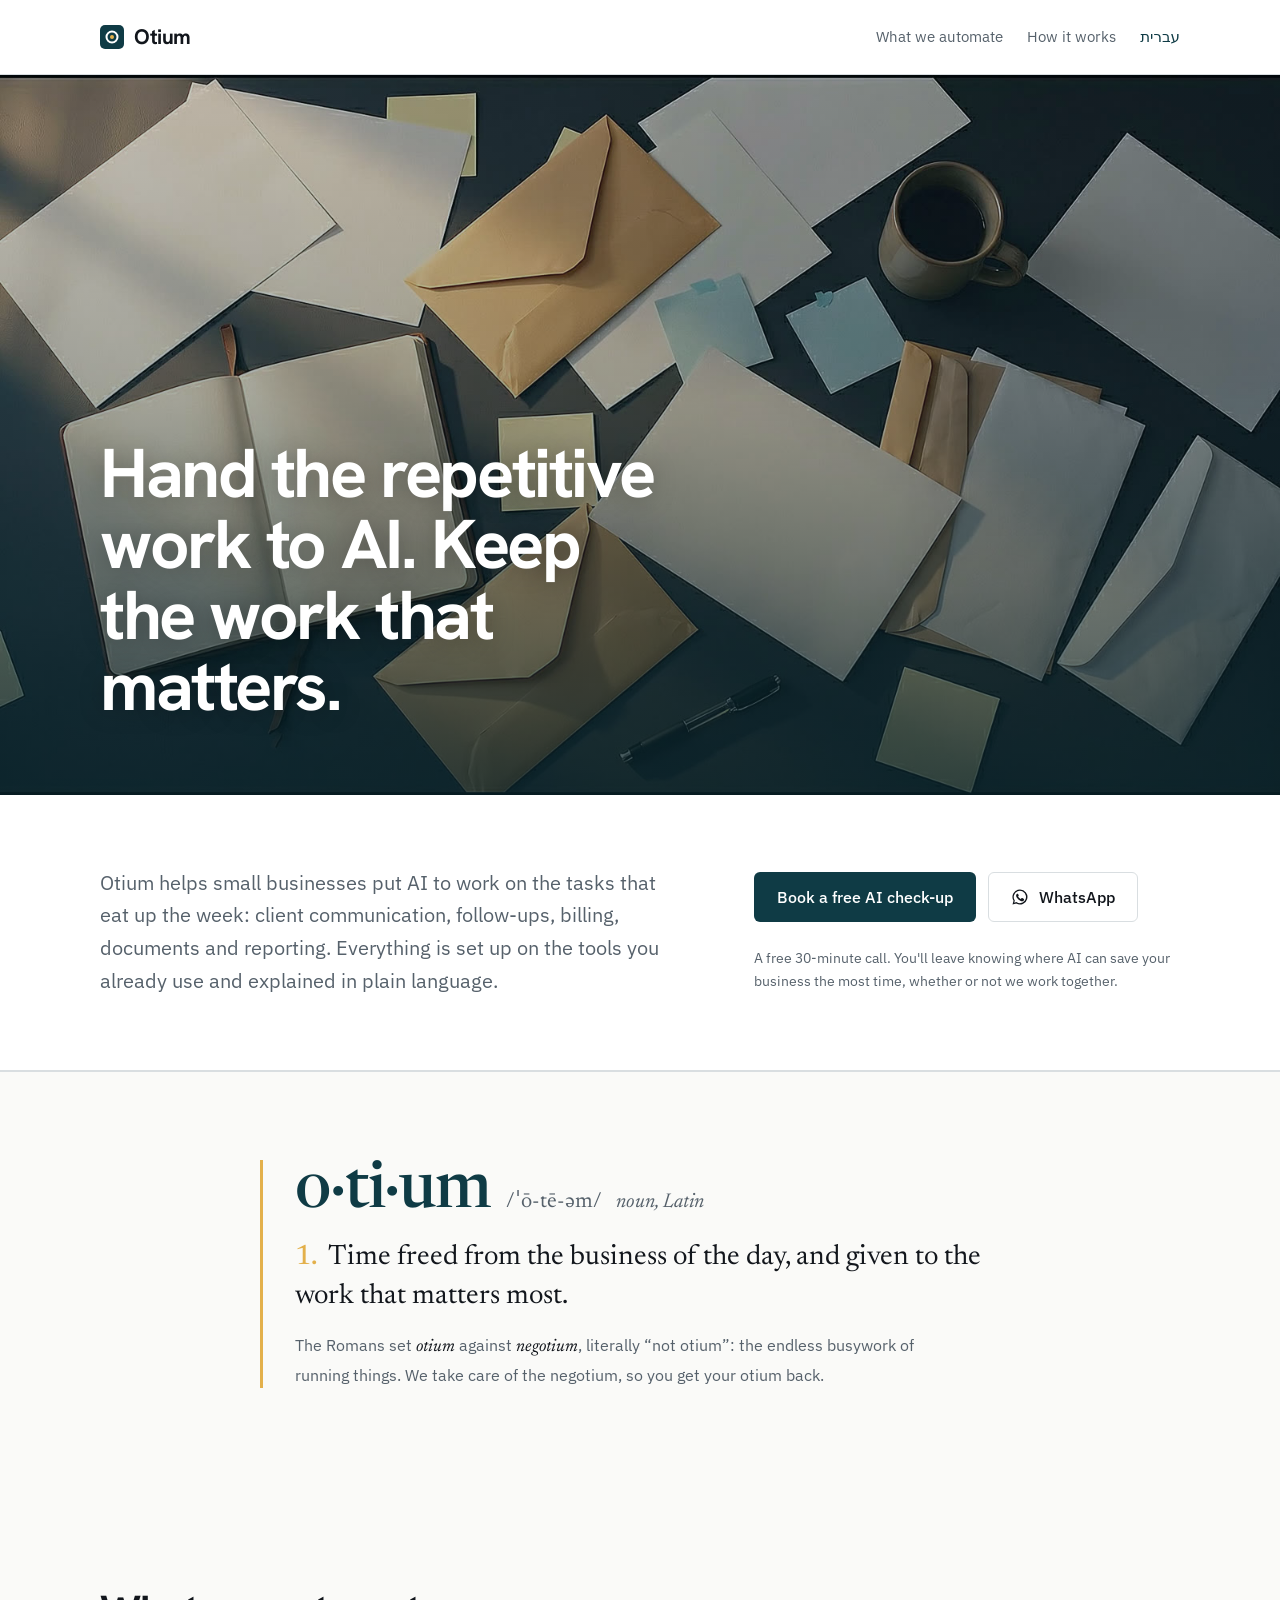
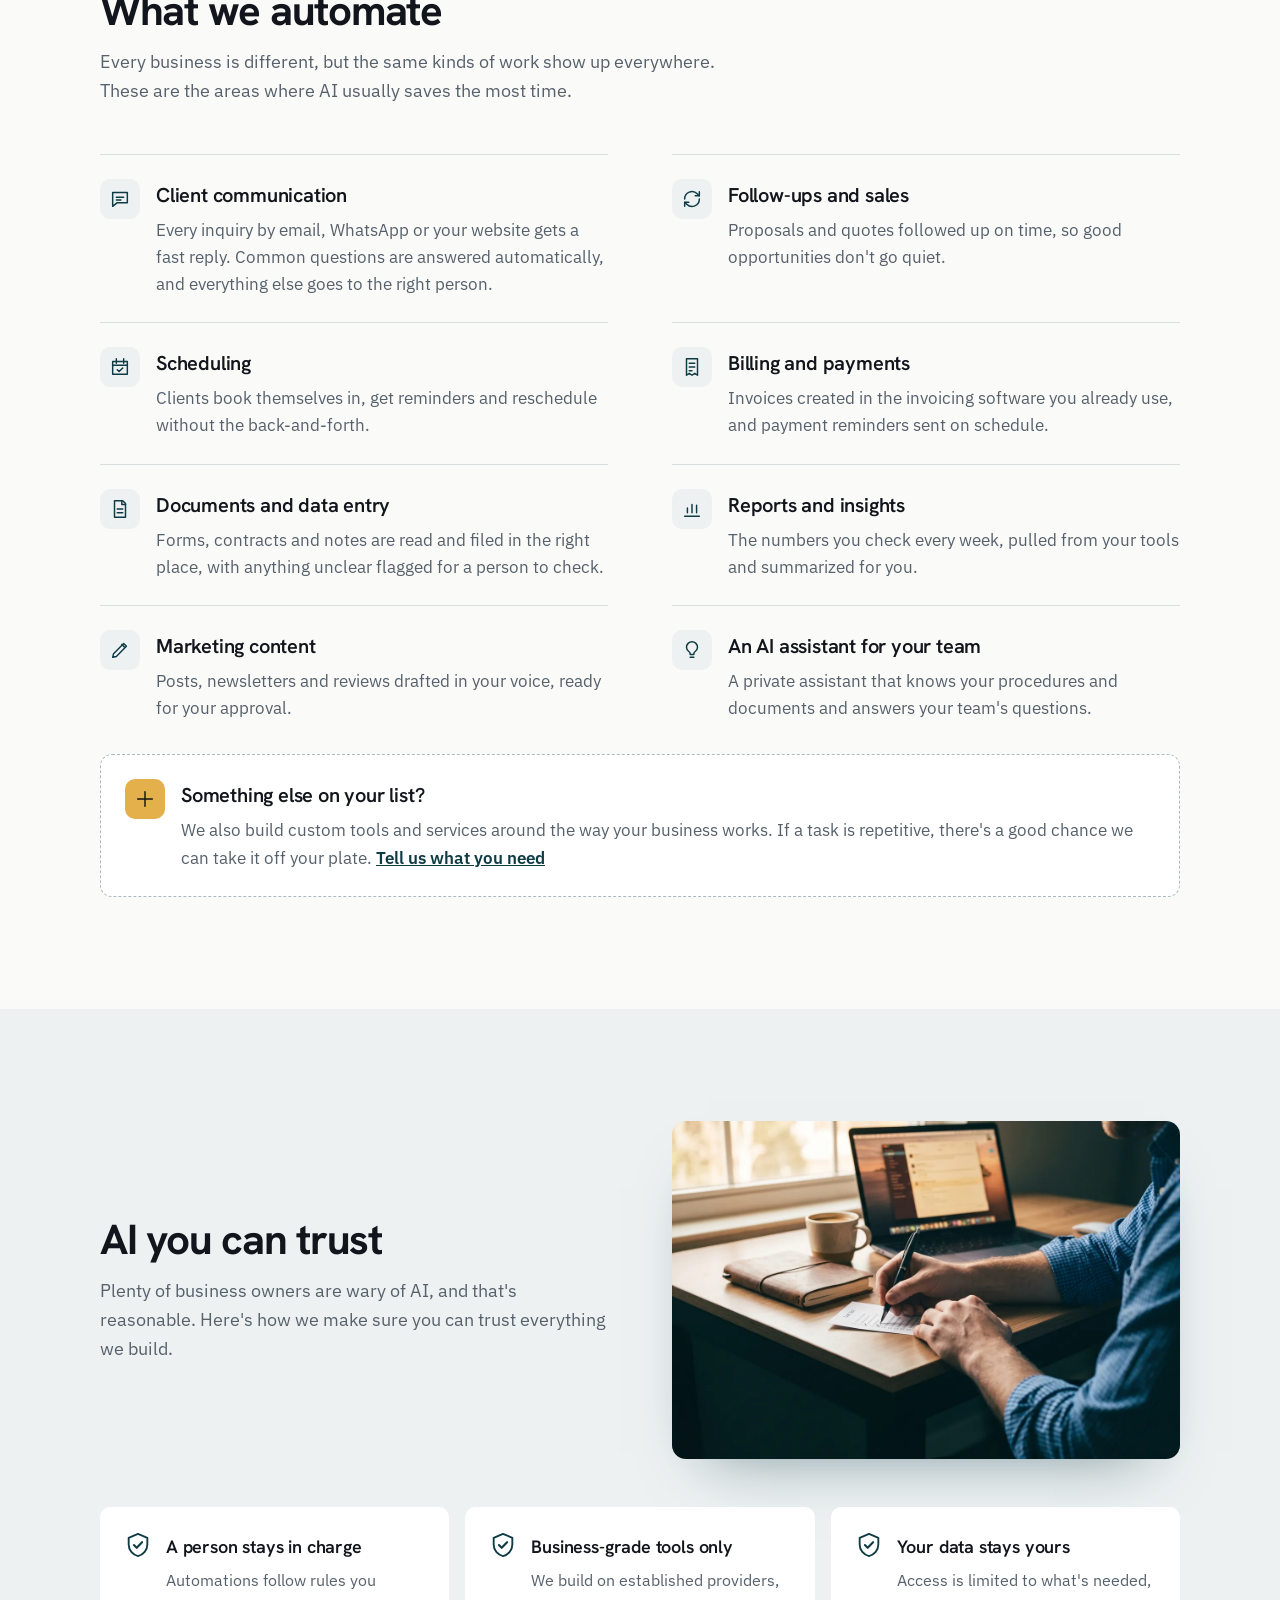
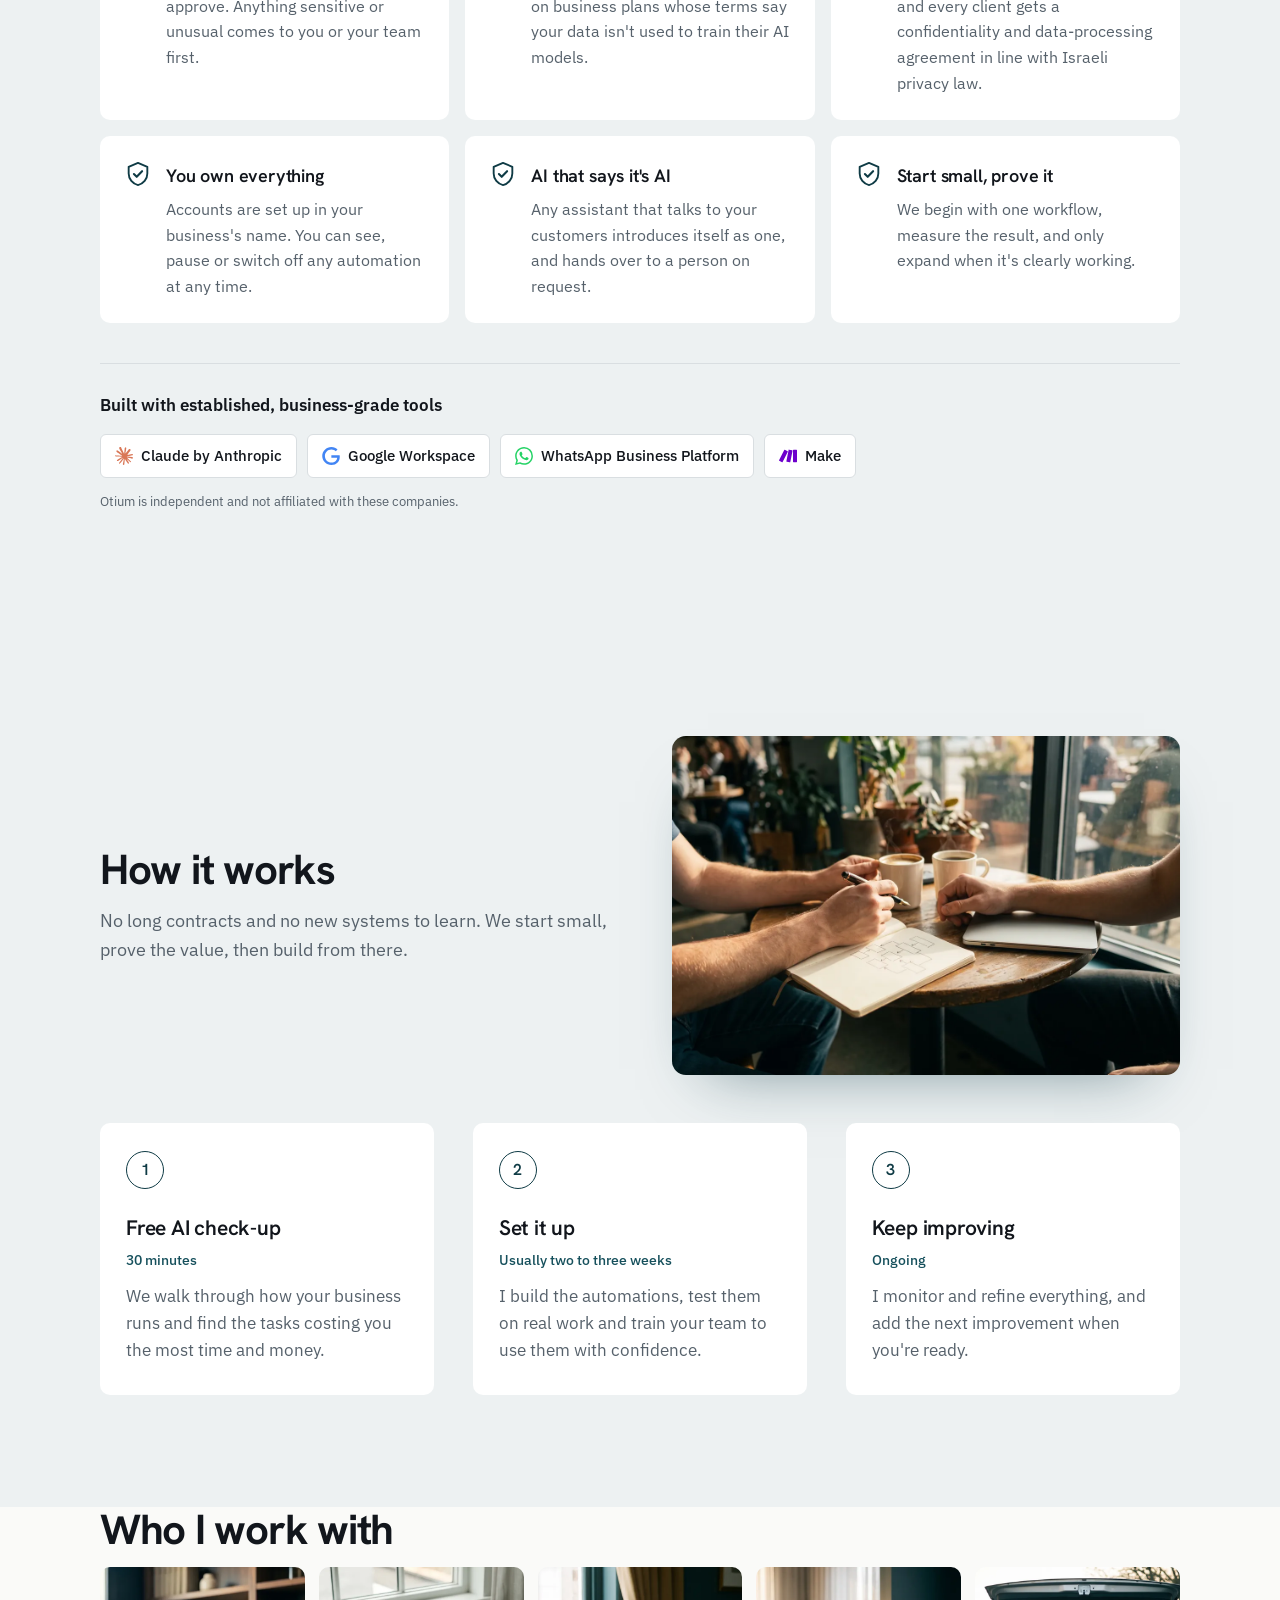
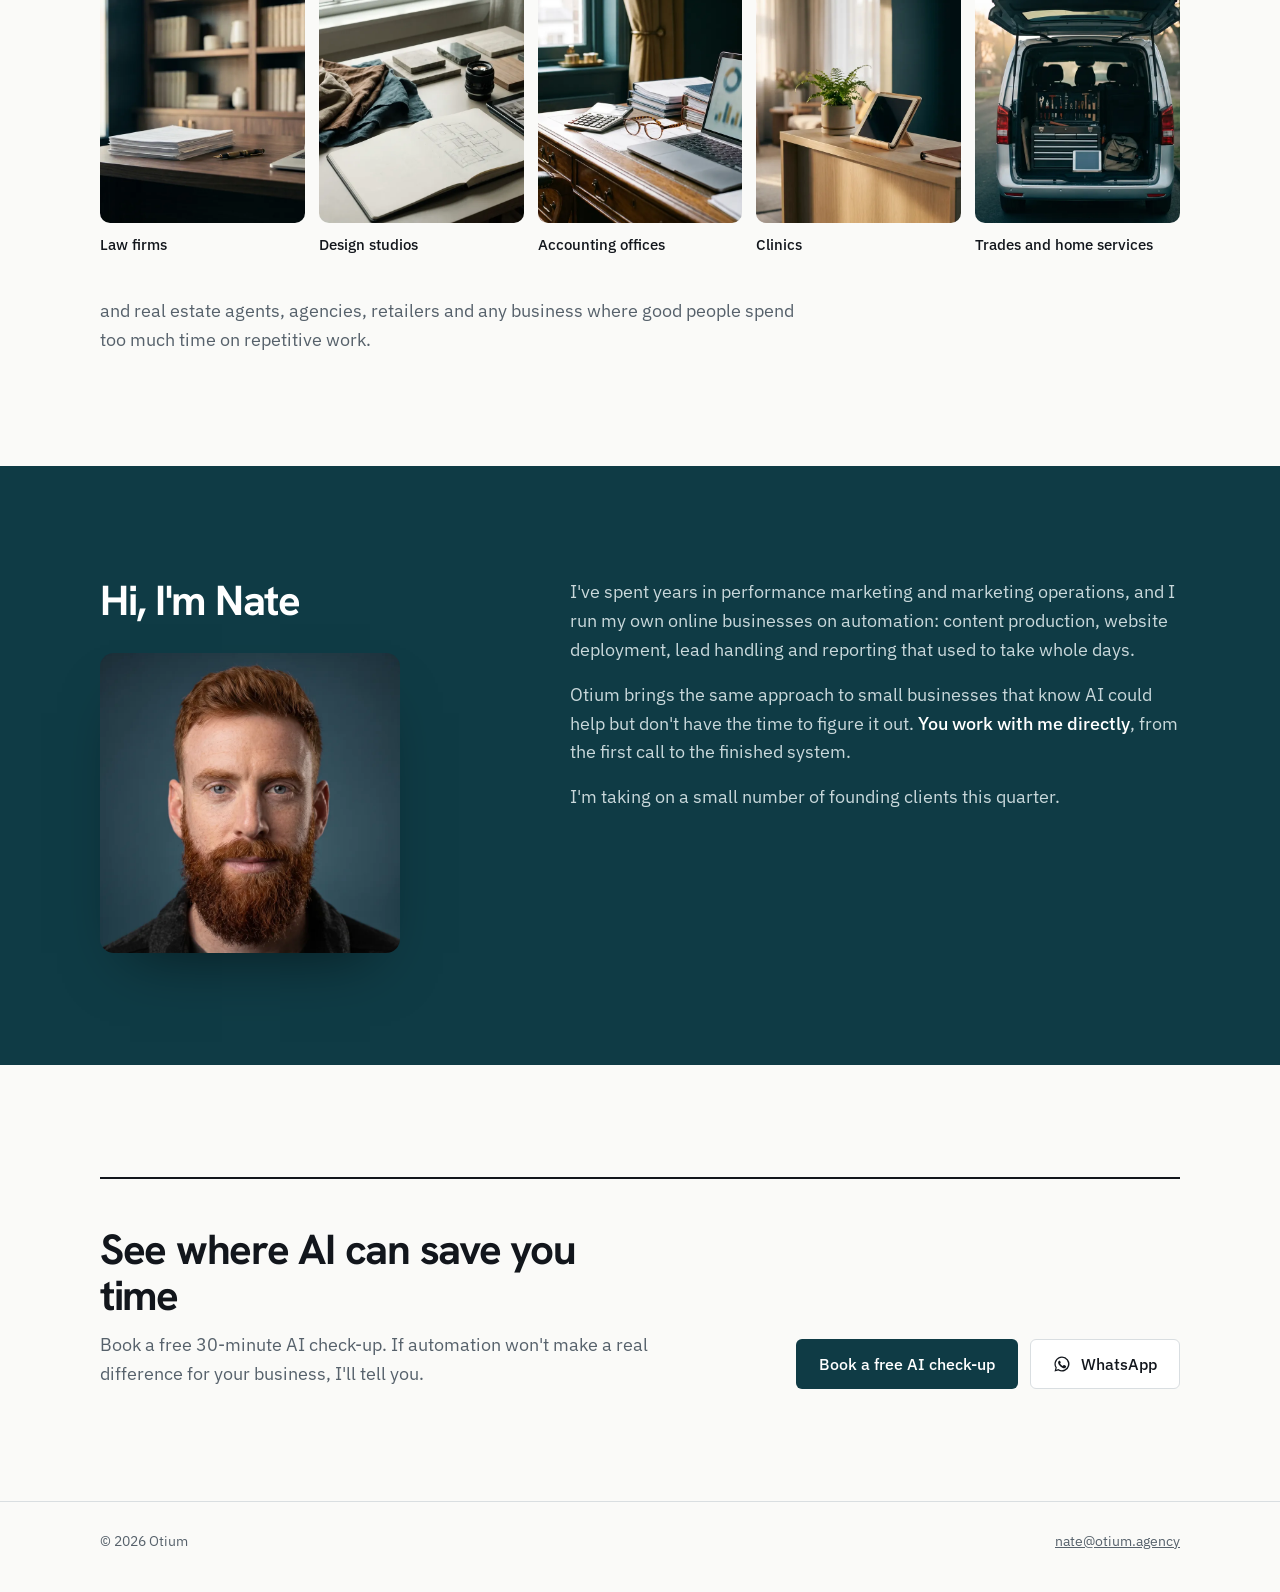
==== commit 0a3e9437: "Add files via upload" ====
--- a/index.html
+++ b/index.html
@@ -102,7 +102,7 @@
       </ul>
       <div class="toolbelt">
         <p class="toolbelt-label">Built with established, business-grade tools</p>
-        <ul class="tool-names" dir="ltr"><li>Claude by Anthropic</li><li>Google Workspace</li><li>WhatsApp Business Platform</li><li>Make</li></ul>
+        <ul class="tool-names" dir="ltr"><li><svg class="tool-logo" viewBox="0 0 24 24" aria-hidden="true"><path fill="#D97757" d="m4.7144 15.9555 4.7174-2.6471.079-.2307-.079-.1275h-.2307l-.7893-.0486-2.6956-.0729-2.3375-.0971-2.2646-.1214-.5707-.1215-.5343-.7042.0546-.3522.4797-.3218.686.0608 1.5179.1032 2.2767.1578 1.6514.0972 2.4468.255h.3886l.0546-.1579-.1336-.0971-.1032-.0972L6.973 9.8356l-2.55-1.6879-1.3356-.9714-.7225-.4918-.3643-.4614-.1578-1.0078.6557-.7225.8803.0607.2246.0607.8925.686 1.9064 1.4754 2.4893 1.8336.3643.3035.1457-.1032.0182-.0728-.164-.2733-1.3539-2.4467-1.445-2.4893-.6435-1.032-.17-.6194c-.0607-.255-.1032-.4674-.1032-.7285L6.287.1335 6.6997 0l.9957.1336.419.3642.6192 1.4147 1.0018 2.2282 1.5543 3.0296.4553.8985.2429.8318.091.255h.1579v-.1457l.1275-1.706.2368-2.0947.2307-2.6957.0789-.7589.3764-.9107.7468-.4918.5828.2793.4797.686-.0668.4433-.2853 1.8517-.5586 2.9021-.3643 1.9429h.2125l.2429-.2429.9835-1.3053 1.6514-2.0643.7286-.8196.85-.9046.5464-.4311h1.0321l.759 1.1293-.34 1.1657-1.0625 1.3478-.8804 1.1414-1.2628 1.7-.7893 1.36.0729.1093.1882-.0183 2.8535-.607 1.5421-.2794 1.8396-.3157.8318.3886.091.3946-.3278.8075-1.967.4857-2.3072.4614-3.4364.8136-.0425.0304.0486.0607 1.5482.1457.6618.0364h1.621l3.0175.2247.7892.522.4736.6376-.079.4857-1.2142.6193-1.6393-.3886-3.825-.9107-1.3113-.3279h-.1822v.1093l1.0929 1.0686 2.0035 1.8092 2.5075 2.3314.1275.5768-.3218.4554-.34-.0486-2.2039-1.6575-.85-.7468-1.9246-1.621h-.1275v.17l.4432.6496 2.3436 3.5214.1214 1.0807-.17.3521-.6071.2125-.6679-.1214-1.3721-1.9246L14.38 17.959l-1.1414-1.9428-.1397.079-.674 7.2552-.3156.3703-.7286.2793-.6071-.4614-.3218-.7468.3218-1.4753.3886-1.9246.3157-1.53.2853-1.9004.17-.6314-.0121-.0425-.1397.0182-1.4328 1.9672-2.1796 2.9446-1.7243 1.8456-.4128.164-.7164-.3704.0667-.6618.4008-.5889 2.386-3.0357 1.4389-1.882.929-1.0868-.0062-.1579h-.0546l-6.3385 4.1164-1.1293.1457-.4857-.4554.0608-.7467.2307-.2429 1.9064-1.3114Z"/></svg><span>Claude by Anthropic</span></li><li><svg class="tool-logo" viewBox="0 0 24 24" aria-hidden="true"><path fill="#4285F4" d="M12.48 10.92v3.28h7.84c-.24 1.84-.853 3.187-1.787 4.133-1.147 1.147-2.933 2.4-6.053 2.4-4.827 0-8.6-3.893-8.6-8.72s3.773-8.72 8.6-8.72c2.6 0 4.507 1.027 5.907 2.347l2.307-2.307C18.747 1.44 16.133 0 12.48 0 5.867 0 .307 5.387.307 12s5.56 12 12.173 12c3.573 0 6.267-1.173 8.373-3.36 2.16-2.16 2.84-5.213 2.84-7.667 0-.76-.053-1.467-.173-2.053H12.48z"/></svg><span>Google Workspace</span></li><li><svg class="tool-logo" viewBox="0 0 24 24" aria-hidden="true"><path fill="#25D366" d="M17.472 14.382c-.297-.149-1.758-.867-2.03-.967-.273-.099-.471-.148-.67.15-.197.297-.767.966-.94 1.164-.173.199-.347.223-.644.075-.297-.15-1.255-.463-2.39-1.475-.883-.788-1.48-1.761-1.653-2.059-.173-.297-.018-.458.13-.606.134-.133.298-.347.446-.52.149-.174.198-.298.298-.497.099-.198.05-.371-.025-.52-.075-.149-.669-1.612-.916-2.207-.242-.579-.487-.5-.669-.51-.173-.008-.371-.01-.57-.01-.198 0-.52.074-.792.372-.272.297-1.04 1.016-1.04 2.479 0 1.462 1.065 2.875 1.213 3.074.149.198 2.096 3.2 5.077 4.487.709.306 1.262.489 1.694.625.712.227 1.36.195 1.871.118.571-.085 1.758-.719 2.006-1.413.248-.694.248-1.289.173-1.413-.074-.124-.272-.198-.57-.347m-5.421 7.403h-.004a9.87 9.87 0 01-5.031-1.378l-.361-.214-3.741.982.998-3.648-.235-.374a9.86 9.86 0 01-1.51-5.26c.001-5.45 4.436-9.884 9.888-9.884 2.64 0 5.122 1.03 6.988 2.898a9.825 9.825 0 012.893 6.994c-.003 5.45-4.437 9.884-9.885 9.884m8.413-18.297A11.815 11.815 0 0012.05 0C5.495 0 .16 5.335.157 11.892c0 2.096.547 4.142 1.588 5.945L.057 24l6.305-1.654a11.882 11.882 0 005.683 1.448h.005c6.554 0 11.89-5.335 11.893-11.893a11.821 11.821 0 00-3.48-8.413Z"/></svg><span>WhatsApp Business Platform</span></li><li><svg class="tool-logo" viewBox="0 0 24 24" aria-hidden="true"><path fill="#6D00CC" d="M13.38 3.498c-.27 0-.511.19-.566.465L9.85 18.986a.578.578 0 0 0 .453.678l4.095.826a.58.58 0 0 0 .682-.455l2.963-15.021a.578.578 0 0 0-.453-.678l-4.096-.826a.589.589 0 0 0-.113-.012zm-5.876.098a.576.576 0 0 0-.516.318L.062 17.697a.575.575 0 0 0 .256.774l3.733 1.877a.578.578 0 0 0 .775-.258l6.926-13.781a.577.577 0 0 0-.256-.776L7.762 3.658a.571.571 0 0 0-.258-.062zm11.74.115a.576.576 0 0 0-.576.576v15.426c0 .318.258.578.576.578h4.178a.58.58 0 0 0 .578-.578V4.287a.578.578 0 0 0-.578-.576Z"/></svg><span>Make</span></li></ul>
         <p class="toolbelt-note">Otium is independent and not affiliated with these companies.</p>
       </div>
     </div>
@@ -169,7 +169,7 @@
         </div>
         <div class="cta-row">
           <a class="btn btn-primary" href="https://calendar.google.com/calendar/appointments/schedules/AcZssZ142zV-01hheuD1KEH9FqK9VhG_BgDRXdclDUBsCa_bqijjfRB_04vODxj_k6ZKtGDQgLFrmioO?gv=true" target="_blank" rel="noopener">Book a free AI check-up</a>
-          <a class="btn btn-ghost" href="https://wa.me/972507139418" data-whatsapp>WhatsApp</a>
+          <a class="btn btn-ghost" href="https://wa.me/972507139418" data-whatsapp><svg viewBox="0 0 24 24" aria-hidden="true"><path fill="currentColor" d="M12 2a10 10 0 0 0-8.6 15.1L2 22l5-1.3A10 10 0 1 0 12 2Zm0 18.2c-1.6 0-3.1-.4-4.4-1.2l-.3-.2-3 .8.8-2.9-.2-.3A8.2 8.2 0 1 1 12 20.2Zm4.5-6.1c-.2-.1-1.5-.7-1.7-.8-.2-.1-.4-.1-.6.1l-.8 1c-.1.2-.3.2-.5.1a6.7 6.7 0 0 1-3.3-2.9c-.3-.4.2-.4.7-1.3.1-.2 0-.3 0-.4l-.8-1.8c-.2-.5-.4-.4-.6-.4h-.5a1 1 0 0 0-.7.3 3 3 0 0 0-.9 2.2 5.2 5.2 0 0 0 1.1 2.7 11.8 11.8 0 0 0 4.5 4c1.7.7 2.3.8 3.2.6.5-.1 1.5-.6 1.7-1.2.2-.6.2-1.1.1-1.2l-.4-.3Z"/></svg> WhatsApp</a>
         </div>
       </div>
     </div>
--- a/styles.css
+++ b/styles.css
@@ -487,3 +487,8 @@
 .dict-n { color: var(--gold); font-weight: 500; margin-inline-end: 6px; }
 .dict-note { margin-top: 16px !important; font-family: var(--body); font-size: 16px; line-height: 1.65; color: var(--steel); max-width: 620px; }
 .dict-note em { font-family: "Newsreader", Georgia, serif; font-size: 1.08em; color: var(--ink); }
+
+/* Tool chips with logos */
+.tool-names li { display: inline-flex; align-items: center; gap: 8px; }
+.tool-logo { width: 18px; height: 18px; flex: none; }
+.btn svg { width: 18px; height: 18px; flex: none; }
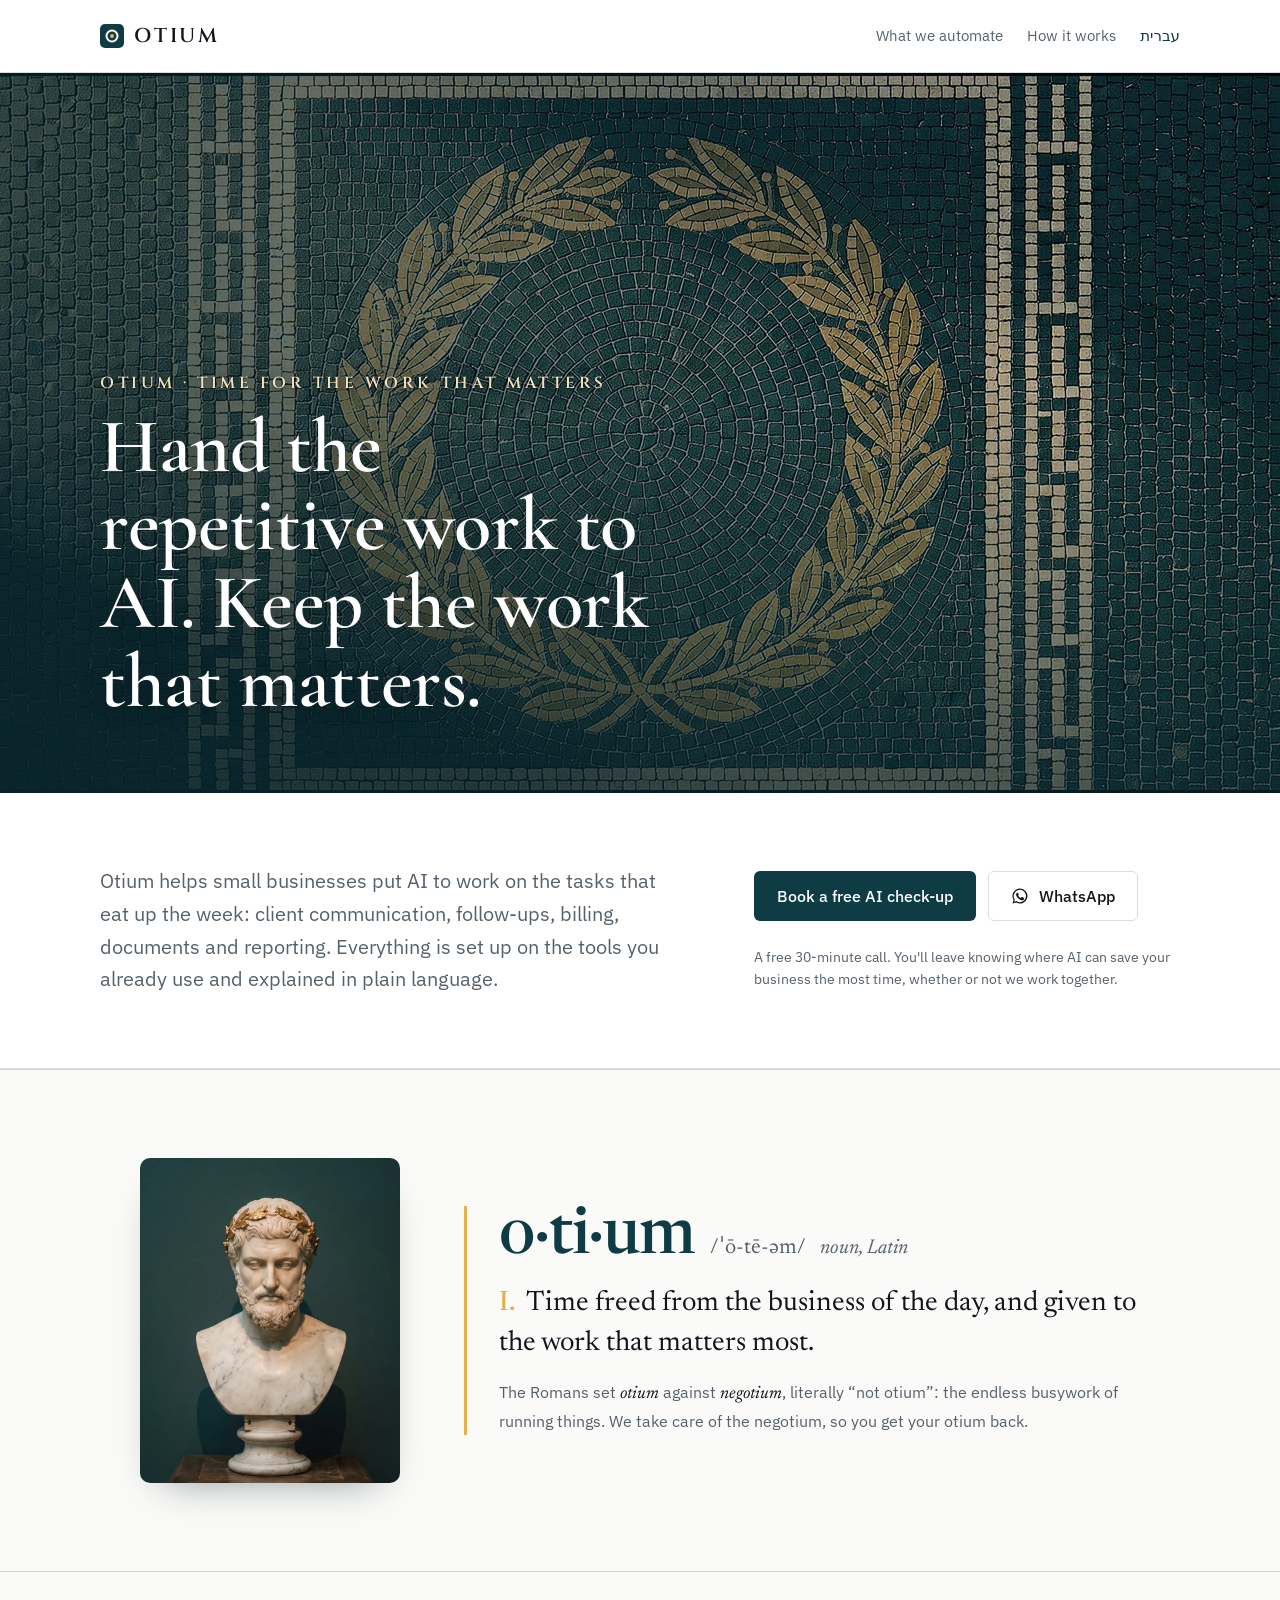
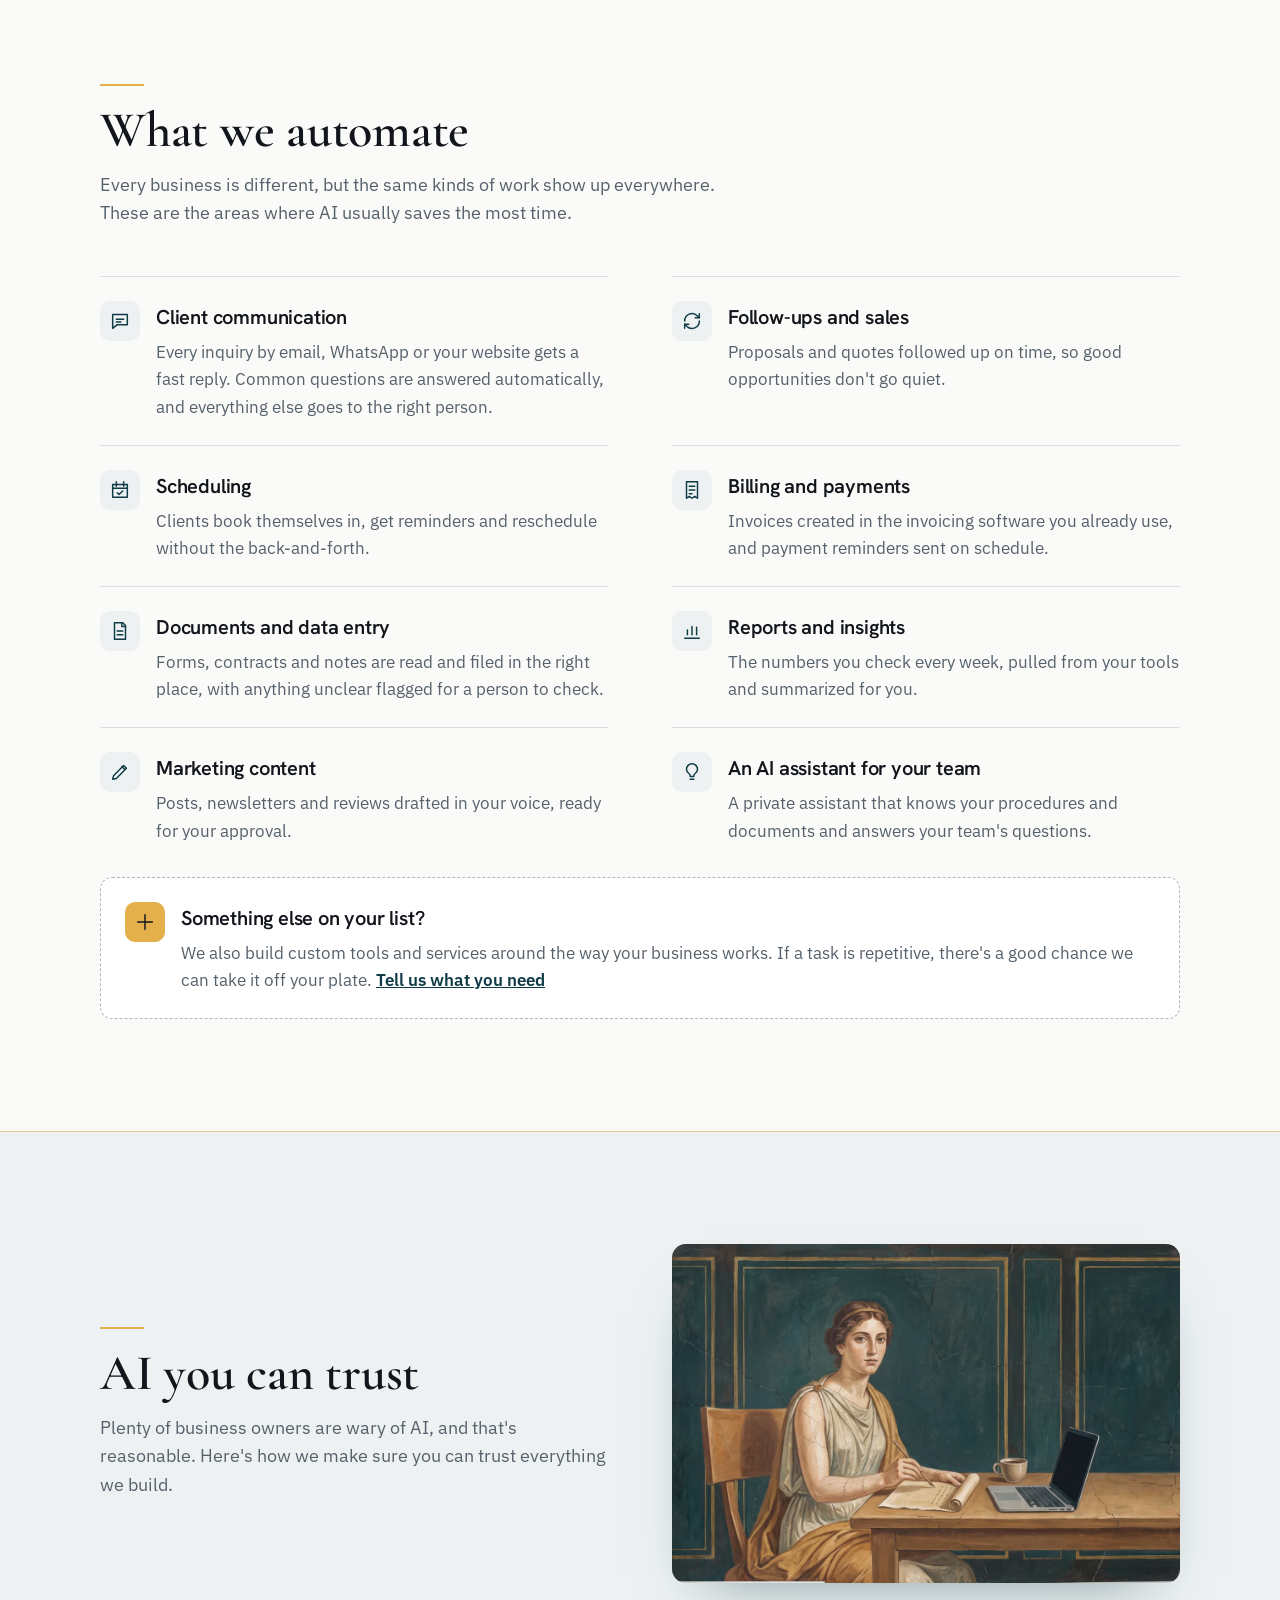
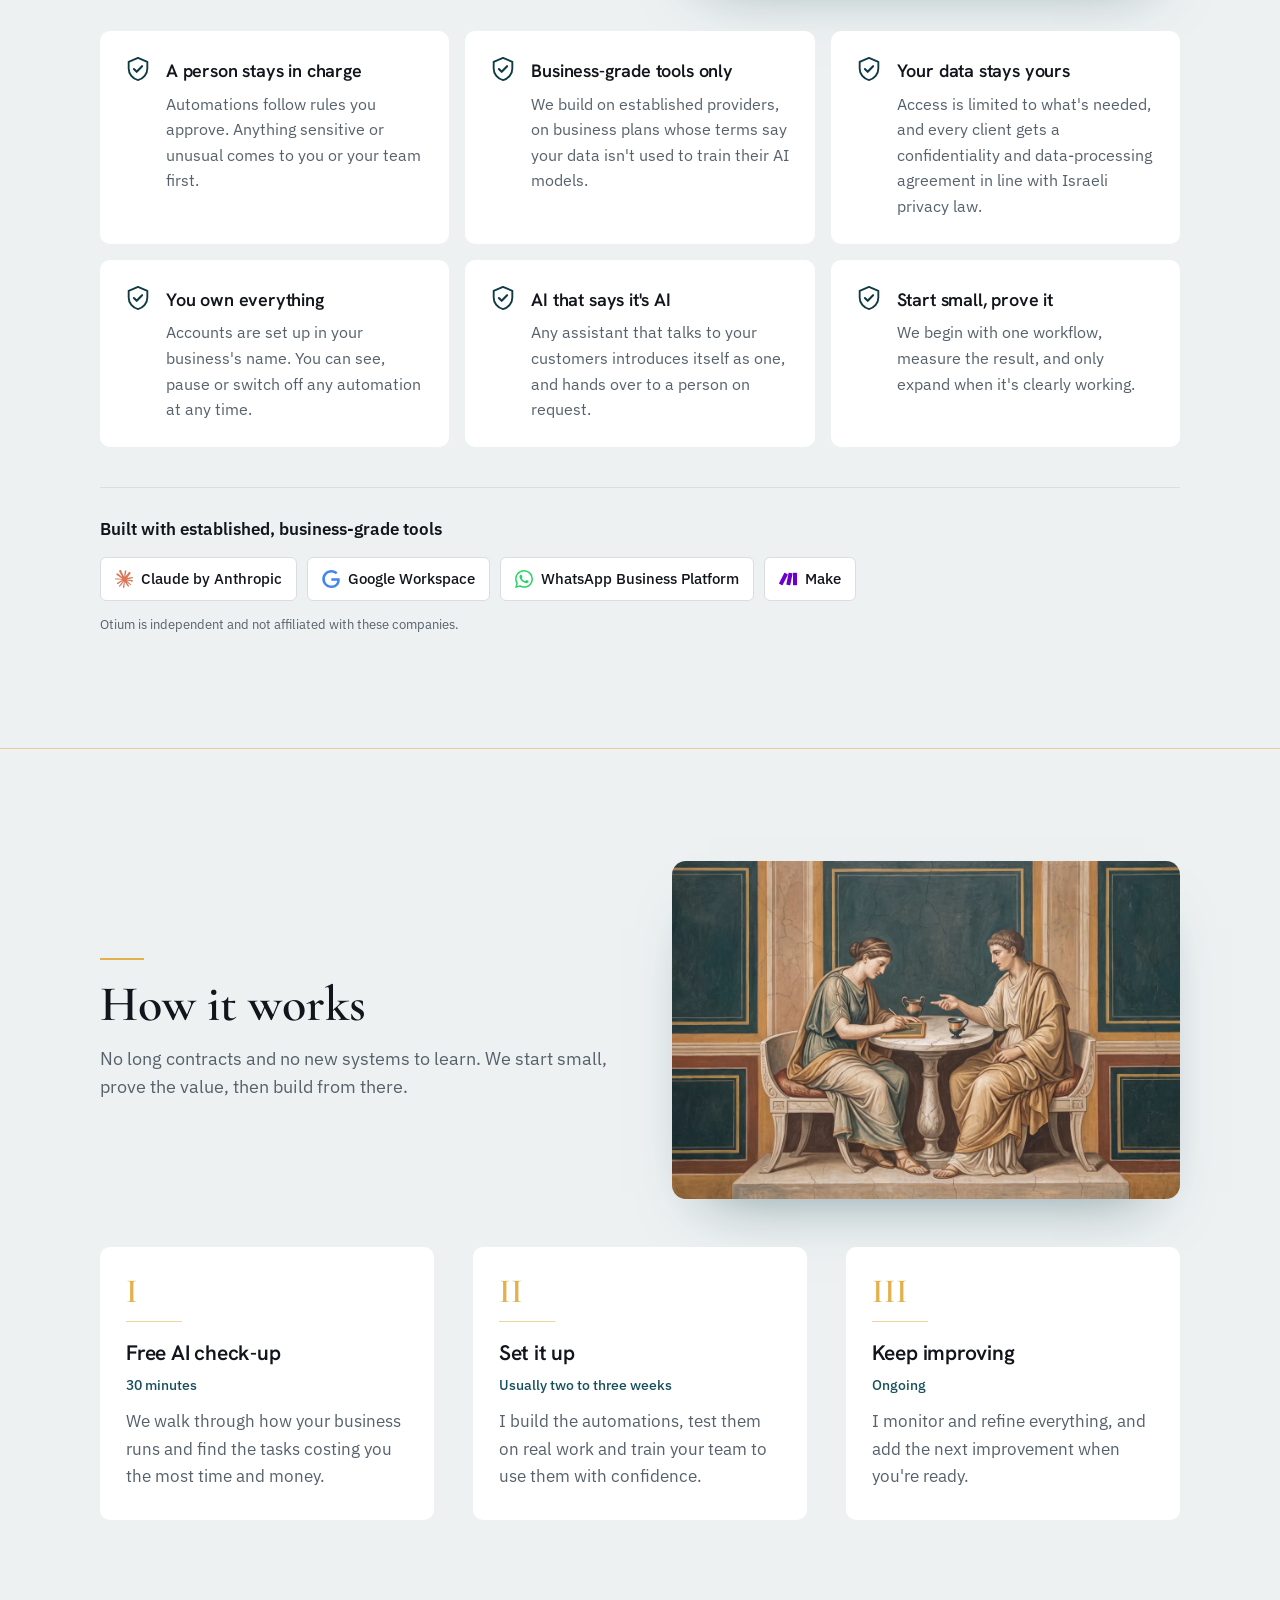
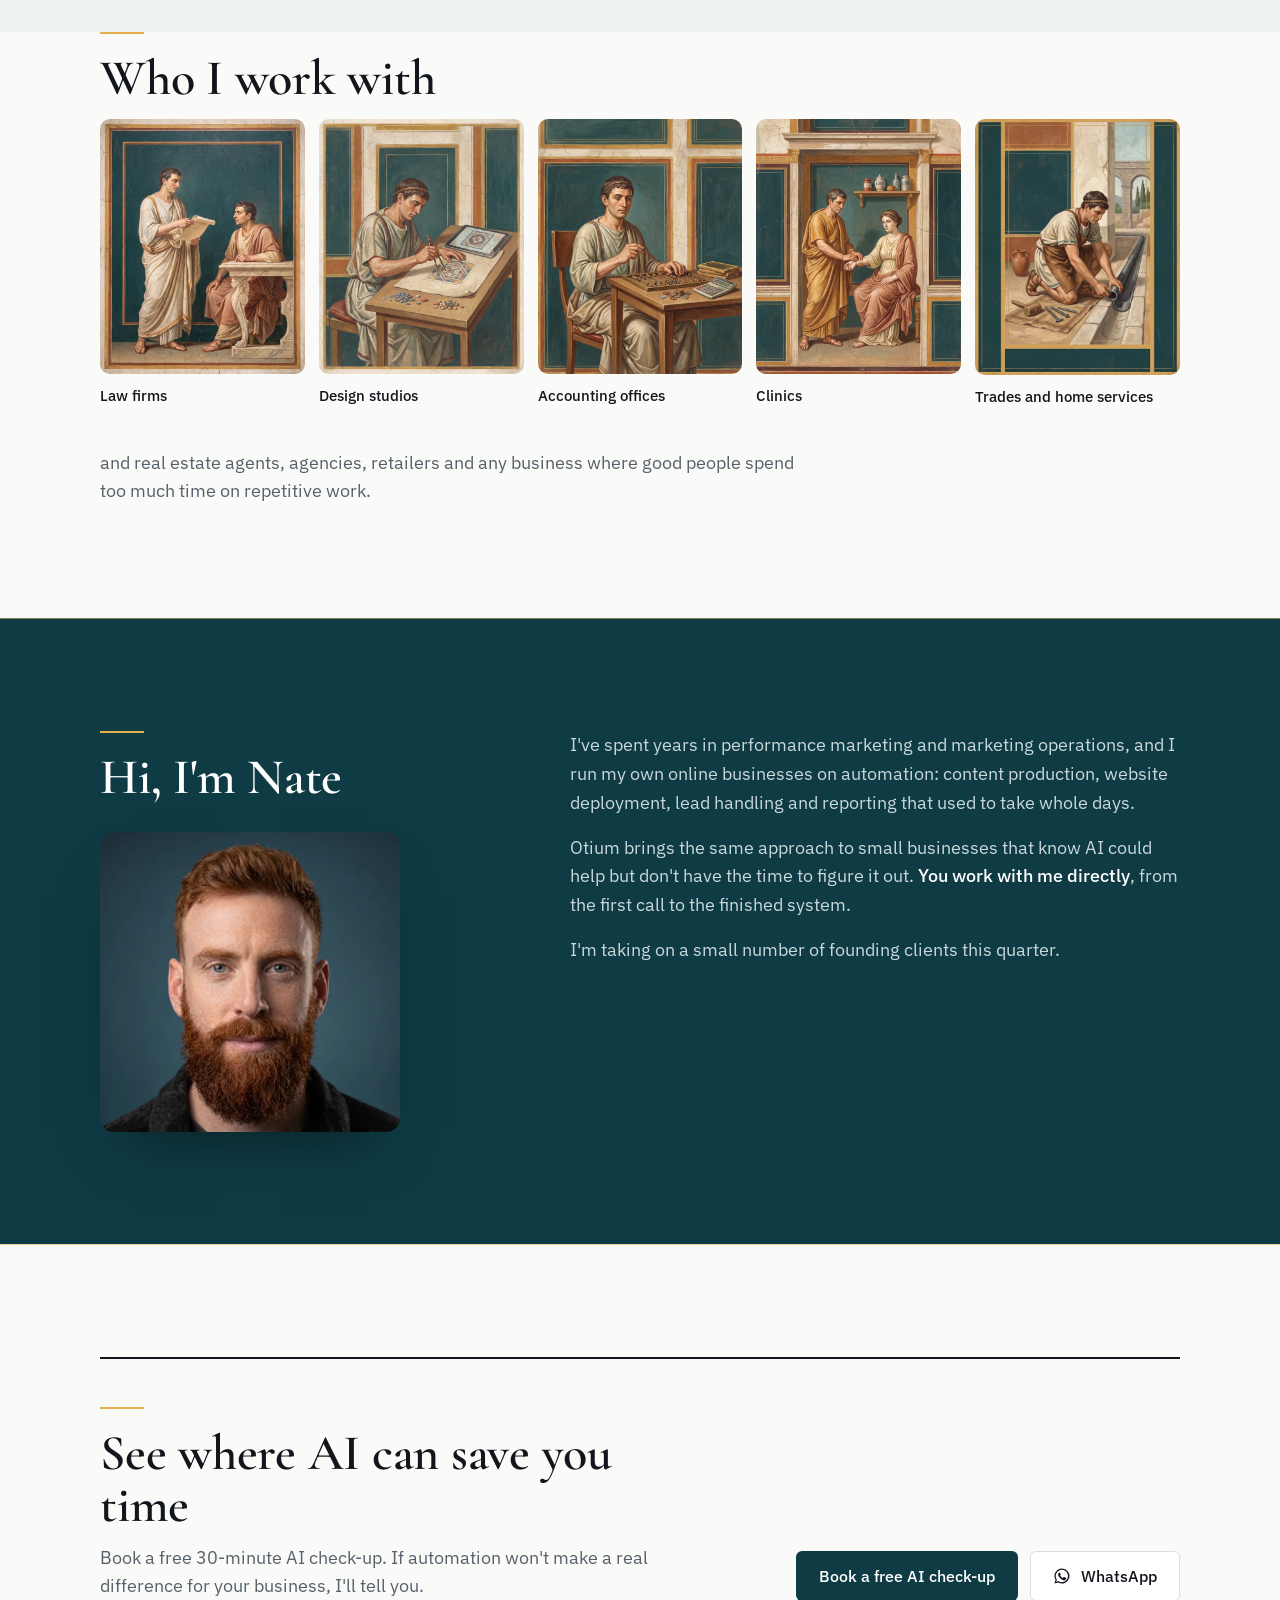
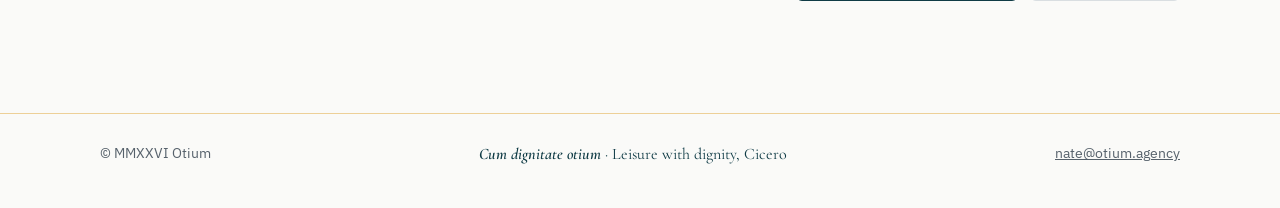
==== commit 0826c4b6: "Add files via upload" ====
--- a/index.html
+++ b/index.html
@@ -17,7 +17,7 @@
 <link rel="icon" href="data:image/svg+xml,%3Csvg xmlns='http://www.w3.org/2000/svg' viewBox='0 0 24 24'%3E%3Crect width='24' height='24' rx='5' fill='%230F3B45'/%3E%3Cpath d='M12 6.5a5.5 5.5 0 1 0 0 11a5.5 5.5 0 1 0 0-11z' fill='none' stroke='%23fff' stroke-width='2'/%3E%3Ccircle cx='12' cy='12' r='2' fill='%23E3B04B'/%3E%3C/svg%3E">
 <link rel="preconnect" href="https://fonts.googleapis.com">
 <link rel="preconnect" href="https://fonts.gstatic.com" crossorigin>
-<link href="https://fonts.googleapis.com/css2?family=Hanken+Grotesk:wght@500;600;700&family=IBM+Plex+Sans:wght@400;500;600&family=Newsreader:ital,opsz,wght@0,6..72,400;0,6..72,500;1,6..72,400&display=swap" rel="stylesheet">
+<link href="https://fonts.googleapis.com/css2?family=Hanken+Grotesk:wght@500;600;700&family=IBM+Plex+Sans:wght@400;500;600&family=Newsreader:ital,opsz,wght@0,6..72,400;0,6..72,500;1,6..72,400&family=Cormorant+Garamond:ital,wght@0,500;0,600;0,700;1,500&family=Cinzel:wght@500;600&display=swap" rel="stylesheet">
 <link rel="stylesheet" href="/styles.css">
 </head>
 <body>
@@ -37,11 +37,11 @@
 </header>
 
 <main>
-  <section class="hero-film" aria-label="Video: scattered papers, envelopes and notes fly together into a neat, tidy desk.">
-    <video autoplay muted loop playsinline preload="auto" poster="/media/hero-desk-poster.jpg">
-      <source src="/media/hero-desk.mp4" type="video/mp4">
+  <section class="hero-film" aria-label="Video: scattered mosaic tiles fly together into a gold laurel wreath.">
+    <video autoplay muted loop playsinline preload="auto" poster="/media/hero-mosaic-poster.jpg">
+      <source src="/media/hero-mosaic.mp4" type="video/mp4">
     </video>
-    <div class="film-overlay"><div class="wrap"><h1>Hand the repetitive work to AI. Keep the work that matters.</h1></div></div>
+    <div class="film-overlay"><div class="wrap"><p class="eyebrow" lang="en">Otium · time for the work that matters</p><h1>Hand the repetitive work to AI. Keep the work that matters.</h1></div></div>
   </section>
 
   <section class="hero hero-text">
@@ -62,11 +62,12 @@
 
   <section class="definition" aria-label="What the name means">
     <div class="wrap">
+      <div class="def-grid"><img class="def-img" src="/media/otium-marble.webp" alt="A classical marble bust wearing a gold laurel wreath" width="800" height="1000" loading="lazy">
       <div class="dict">
         <p class="dict-head"><span class="dict-word">o·ti·um</span> <span class="dict-ipa">/ˈō-tē-əm/</span> <span class="dict-pos">noun, Latin</span></p>
-        <p class="dict-sense"><span class="dict-n">1.</span> Time freed from the business of the day, and given to the work that matters most.</p>
+        <p class="dict-sense"><span class="dict-n">I.</span> Time freed from the business of the day, and given to the work that matters most.</p>
         <p class="dict-note">The Romans set <em>otium</em> against <em>negotium</em>, literally “not otium”: the endless busywork of running things. We take care of the negotium, so you get your otium back.</p>
-      </div>
+      </div></div>
     </div>
   </section>
 
@@ -91,7 +92,7 @@
   <section class="block trust" id="trust">
     <div class="wrap">
       <div class="trust-head"><div><h2>AI you can trust</h2>
-      <p class="intro">Plenty of business owners are wary of AI, and that's reasonable. Here's how we make sure you can trust everything we build.</p></div><img class="trust-img" src="/media/trust-approve.webp" alt="A business owner's hands ticking off a short list next to a laptop" width="1200" height="800" loading="lazy"></div>
+      <p class="intro">Plenty of business owners are wary of AI, and that's reasonable. Here's how we make sure you can trust everything we build.</p></div><img class="trust-img" src="/media/trust-approve.webp" alt="Roman-style fresco: a woman reviews and approves a document, a laptop and coffee beside her" width="1200" height="800" loading="lazy"></div>
       <ul class="commitments">
         <li><svg viewBox="0 0 24 24" aria-hidden="true"><path d="M12 2.5 4 5.8v5.7c0 4.9 3.4 9 8 10 4.6-1 8-5.1 8-10V5.8z" fill="none" stroke="currentColor" stroke-width="1.6" stroke-linejoin="round"/><path d="m8.5 12 2.4 2.4 4.6-4.8" fill="none" stroke="currentColor" stroke-width="1.8" stroke-linecap="round" stroke-linejoin="round"/></svg><div><h3>A person stays in charge</h3><p>Automations follow rules you approve. Anything sensitive or unusual comes to you or your team first.</p></div></li>
         <li><svg viewBox="0 0 24 24" aria-hidden="true"><path d="M12 2.5 4 5.8v5.7c0 4.9 3.4 9 8 10 4.6-1 8-5.1 8-10V5.8z" fill="none" stroke="currentColor" stroke-width="1.6" stroke-linejoin="round"/><path d="m8.5 12 2.4 2.4 4.6-4.8" fill="none" stroke="currentColor" stroke-width="1.8" stroke-linecap="round" stroke-linejoin="round"/></svg><div><h3>Business-grade tools only</h3><p>We build on established providers, on business plans whose terms say your data isn't used to train their AI models.</p></div></li>
@@ -111,7 +112,7 @@
   <section class="block process" id="how">
     <div class="wrap">
       <div class="trust-head"><div><h2>How it works</h2>
-      <p class="intro">No long contracts and no new systems to learn. We start small, prove the value, then build from there.</p></div><img class="trust-img" src="/media/how-consult.webp" alt="Two people planning an automation together over coffee" width="1200" height="800" loading="lazy"></div>
+      <p class="intro">No long contracts and no new systems to learn. We start small, prove the value, then build from there.</p></div><img class="trust-img" src="/media/how-consult.webp" alt="Roman-style fresco: two people plan together over coffee at a marble table" width="1200" height="800" loading="lazy"></div>
       <ol class="steps">
         <li>
           <h3>Free AI check-up</h3>
@@ -136,11 +137,11 @@
     <div class="wrap">
       <h2>Who I work with</h2>
       <ul class="people">
-        <li><figure><img src="/media/law.webp" alt="A tidy law office desk with a contract and pen" width="640" height="800" loading="lazy"><figcaption>Law firms</figcaption></figure></li>
-        <li><figure><img src="/media/design.webp" alt="Fabric swatches and a floor plan sketch on a studio table" width="640" height="800" loading="lazy"><figcaption>Design studios</figcaption></figure></li>
-        <li><figure><img src="/media/accounting.webp" alt="A calculator, reports and a laptop with charts" width="640" height="800" loading="lazy"><figcaption>Accounting offices</figcaption></figure></li>
-        <li><figure><img src="/media/clinic.webp" alt="A calm clinic reception desk with a check-in tablet" width="640" height="800" loading="lazy"><figcaption>Clinics</figcaption></figure></li>
-        <li><figure><img src="/media/trades.webp" alt="An organized toolbox in the back of a work van" width="640" height="800" loading="lazy"><figcaption>Trades and home services</figcaption></figure></li>
+        <li><figure><img src="/media/law.webp" alt="Roman-style fresco: an advocate explains a scroll to a seated client" width="640" height="800" loading="lazy"><figcaption>Law firms</figcaption></figure></li>
+        <li><figure><img src="/media/design.webp" alt="Roman-style fresco: a designer draws a mosaic pattern with a compass" width="640" height="800" loading="lazy"><figcaption>Design studios</figcaption></figure></li>
+        <li><figure><img src="/media/accounting.webp" alt="Roman-style fresco: a bookkeeper totals accounts on an abacus" width="640" height="800" loading="lazy"><figcaption>Accounting offices</figcaption></figure></li>
+        <li><figure><img src="/media/clinic.webp" alt="Roman-style fresco: a physician takes a patient's pulse" width="640" height="800" loading="lazy"><figcaption>Clinics</figcaption></figure></li>
+        <li><figure><img src="/media/trades.webp" alt="Roman-style fresco: a builder fits a water pipe beside an aqueduct" width="640" height="800" loading="lazy"><figcaption>Trades and home services</figcaption></figure></li>
       </ul>
       <p class="who-more">and real estate agents, agencies, retailers and any business where good people spend too much time on repetitive work.</p>
     </div>
@@ -178,7 +179,8 @@
 
 <footer>
   <div class="wrap">
-    <span>© 2026 Otium</span>
+    <span>© MMXXVI Otium</span>
+    <span class="motto"><em lang="la">Cum dignitate otium</em> · Leisure with dignity, Cicero</span>
     <a href="mailto:nate@otium.agency">nate@otium.agency</a>
   </div>
 </footer>
--- a/styles.css
+++ b/styles.css
@@ -492,3 +492,33 @@
 .tool-names li { display: inline-flex; align-items: center; gap: 8px; }
 .tool-logo { width: 18px; height: 18px; flex: none; }
 .btn svg { width: 18px; height: 18px; flex: none; }
+
+/* ===== Classical theme ===== */
+:root { --serif-display: "Cormorant Garamond", "Frank Ruhl Libre", Georgia, serif; --roman: "Cinzel", "Cormorant Garamond", Georgia, serif; --gold-line: rgba(227,176,75,.55); }
+.wordmark { font-family: var(--roman); font-weight: 600; letter-spacing: .14em; text-transform: uppercase; font-size: 20px; }
+.hero h1, .film-overlay h1, .block h2 { font-family: var(--serif-display); font-weight: 600; letter-spacing: -0.005em; }
+.film-overlay h1 { font-size: clamp(38px, 6vw, 80px); line-height: 1.02; }
+.block h2 { font-size: clamp(34px, 4vw, 50px); line-height: 1.05; }
+.block h2::before { content: ""; display: block; width: 44px; height: 2px; background: var(--gold); margin-bottom: 18px; }
+body[dir="rtl"] .hero h1, body[dir="rtl"] .film-overlay h1, body[dir="rtl"] .block h2 { font-family: "Frank Ruhl Libre", Georgia, serif; font-weight: 700; letter-spacing: 0; }
+section.block, section.definition { border-top: 1px solid var(--gold-line); }
+footer { border-top: 1px solid var(--gold-line); }
+.steps li::before { content: counter(step, upper-roman); width: auto; height: auto; border: 0; border-radius: 0; display: block; font: 600 34px/1 var(--serif-display); color: var(--gold); margin-bottom: 14px; padding-bottom: 12px; border-bottom: 1px solid var(--gold-line); max-width: 56px; }
+footer .motto { font-family: var(--serif-display); font-size: 16px; color: var(--petrol); }
+footer .motto em { font-style: italic; font-weight: 600; }
+.def-grid { display: grid; grid-template-columns: minmax(0, 260px) minmax(0, 1fr); gap: clamp(28px, 5vw, 64px); align-items: center; max-width: 1000px; margin: 0 auto; }
+.def-grid .dict { margin: 0; }
+.def-img { width: 100%; height: auto; aspect-ratio: 4 / 5; object-fit: cover; border-radius: 10px; box-shadow: 0 18px 40px -24px rgba(9,36,43,.55); }
+@media (max-width: 760px) {
+  .def-grid { grid-template-columns: 1fr; }
+  .def-img { max-width: 220px; }
+}
+section.block.tight { border-top: 0; }
+.film-overlay .eyebrow { margin: 0 0 14px; font-family: var(--roman); font-weight: 600; font-size: clamp(11px, 1.1vw, 14px); letter-spacing: .22em; text-transform: uppercase; color: var(--gold); }
+body[dir="rtl"] .film-overlay .eyebrow { font-family: "Frank Ruhl Libre", Georgia, serif; letter-spacing: .04em; text-transform: none; font-size: clamp(14px, 1.4vw, 17px); }
+body[dir="rtl"] .film-overlay .eyebrow span { font-family: var(--roman); letter-spacing: .2em; }
+.film-overlay .eyebrow { font-size: clamp(12px, 1.25vw, 16px); text-shadow: 0 1px 10px rgba(0,0,0,.55); }
+body[dir="rtl"] .film-overlay .eyebrow { font-size: clamp(16px, 1.5vw, 20px); font-weight: 500; }
+.film-overlay .eyebrow { color: #F1E3BF; text-shadow: 0 1px 2px rgba(0,0,0,.6), 0 0 18px rgba(0,0,0,.65); }
+.hero-film::after { background: linear-gradient(90deg, rgba(9,36,43,.72) 0%, rgba(9,36,43,.38) 48%, rgba(9,36,43,.08) 80%), linear-gradient(0deg, rgba(9,36,43,.7) 0%, rgba(9,36,43,.15) 60%, rgba(9,36,43,.1) 100%); }
+body[dir="rtl"] .hero-film::after { background: linear-gradient(270deg, rgba(9,36,43,.72) 0%, rgba(9,36,43,.38) 48%, rgba(9,36,43,.08) 80%), linear-gradient(0deg, rgba(9,36,43,.7) 0%, rgba(9,36,43,.15) 60%, rgba(9,36,43,.1) 100%); }
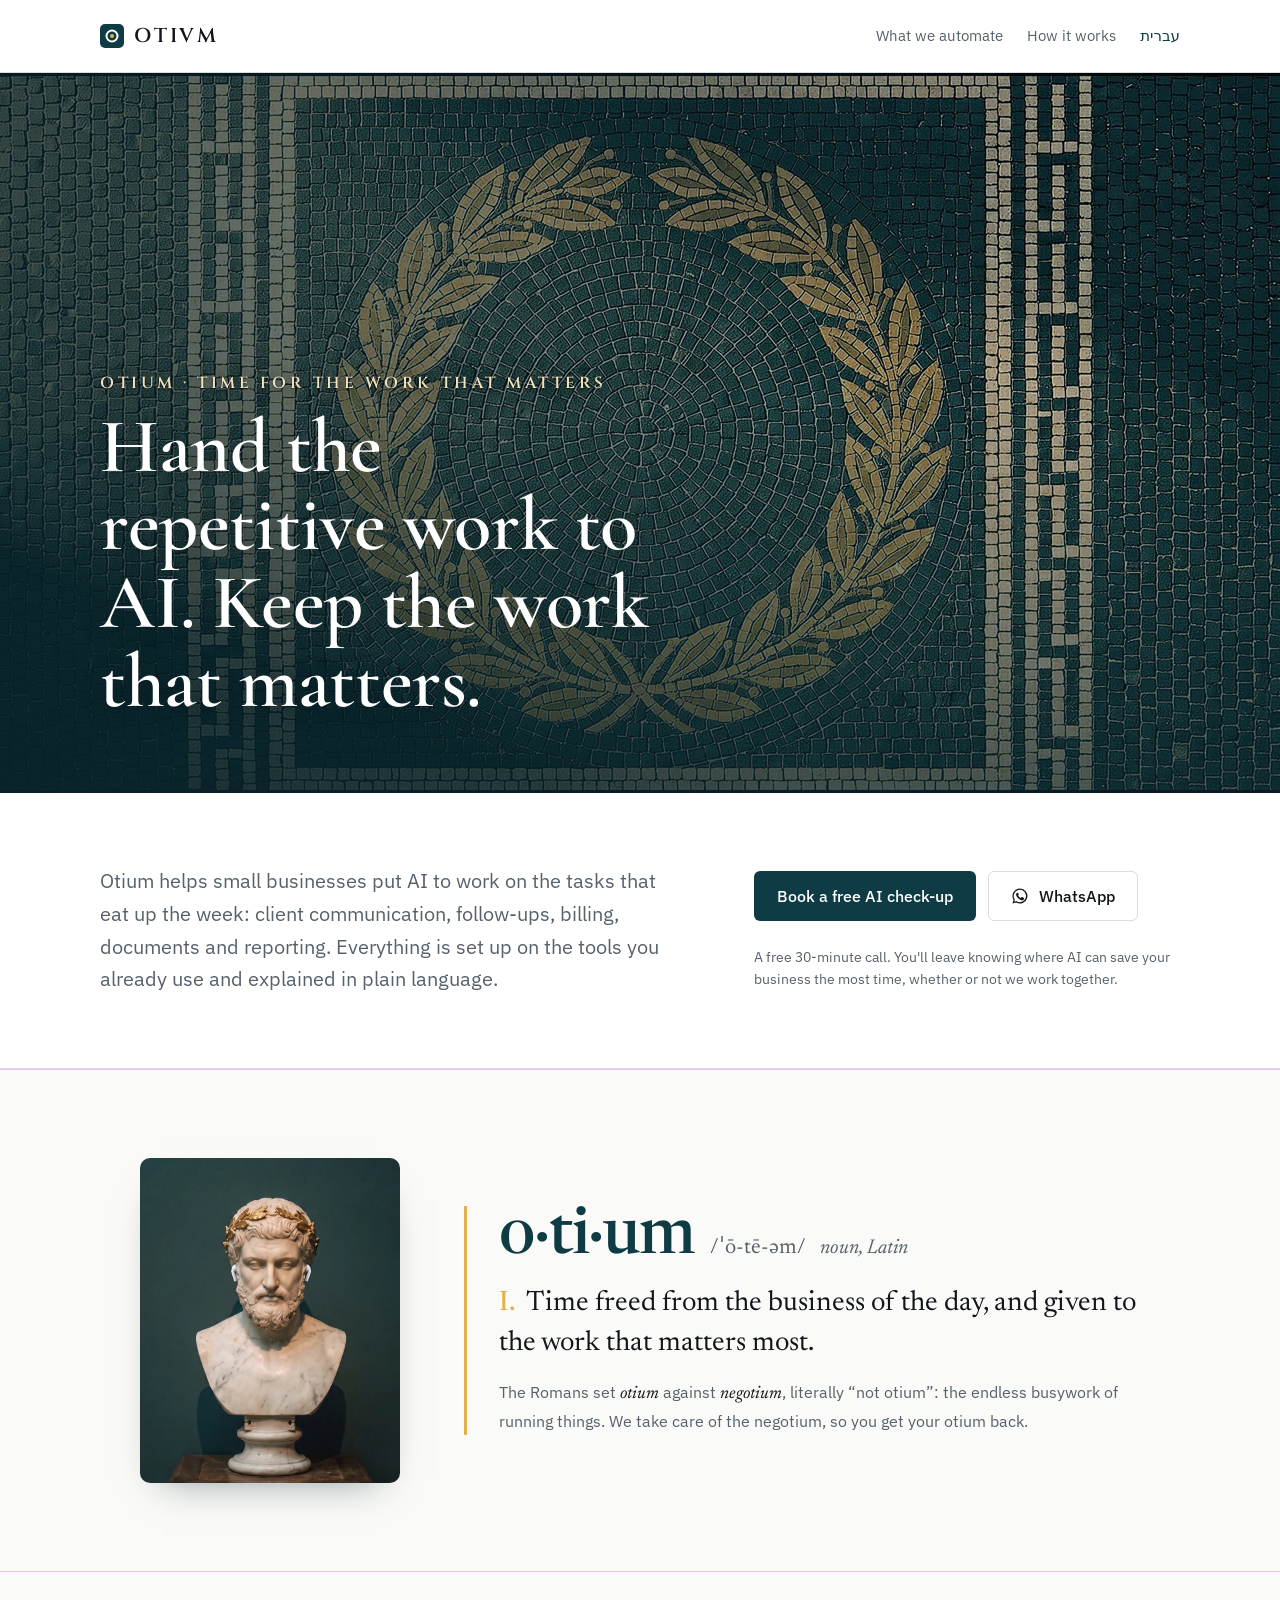
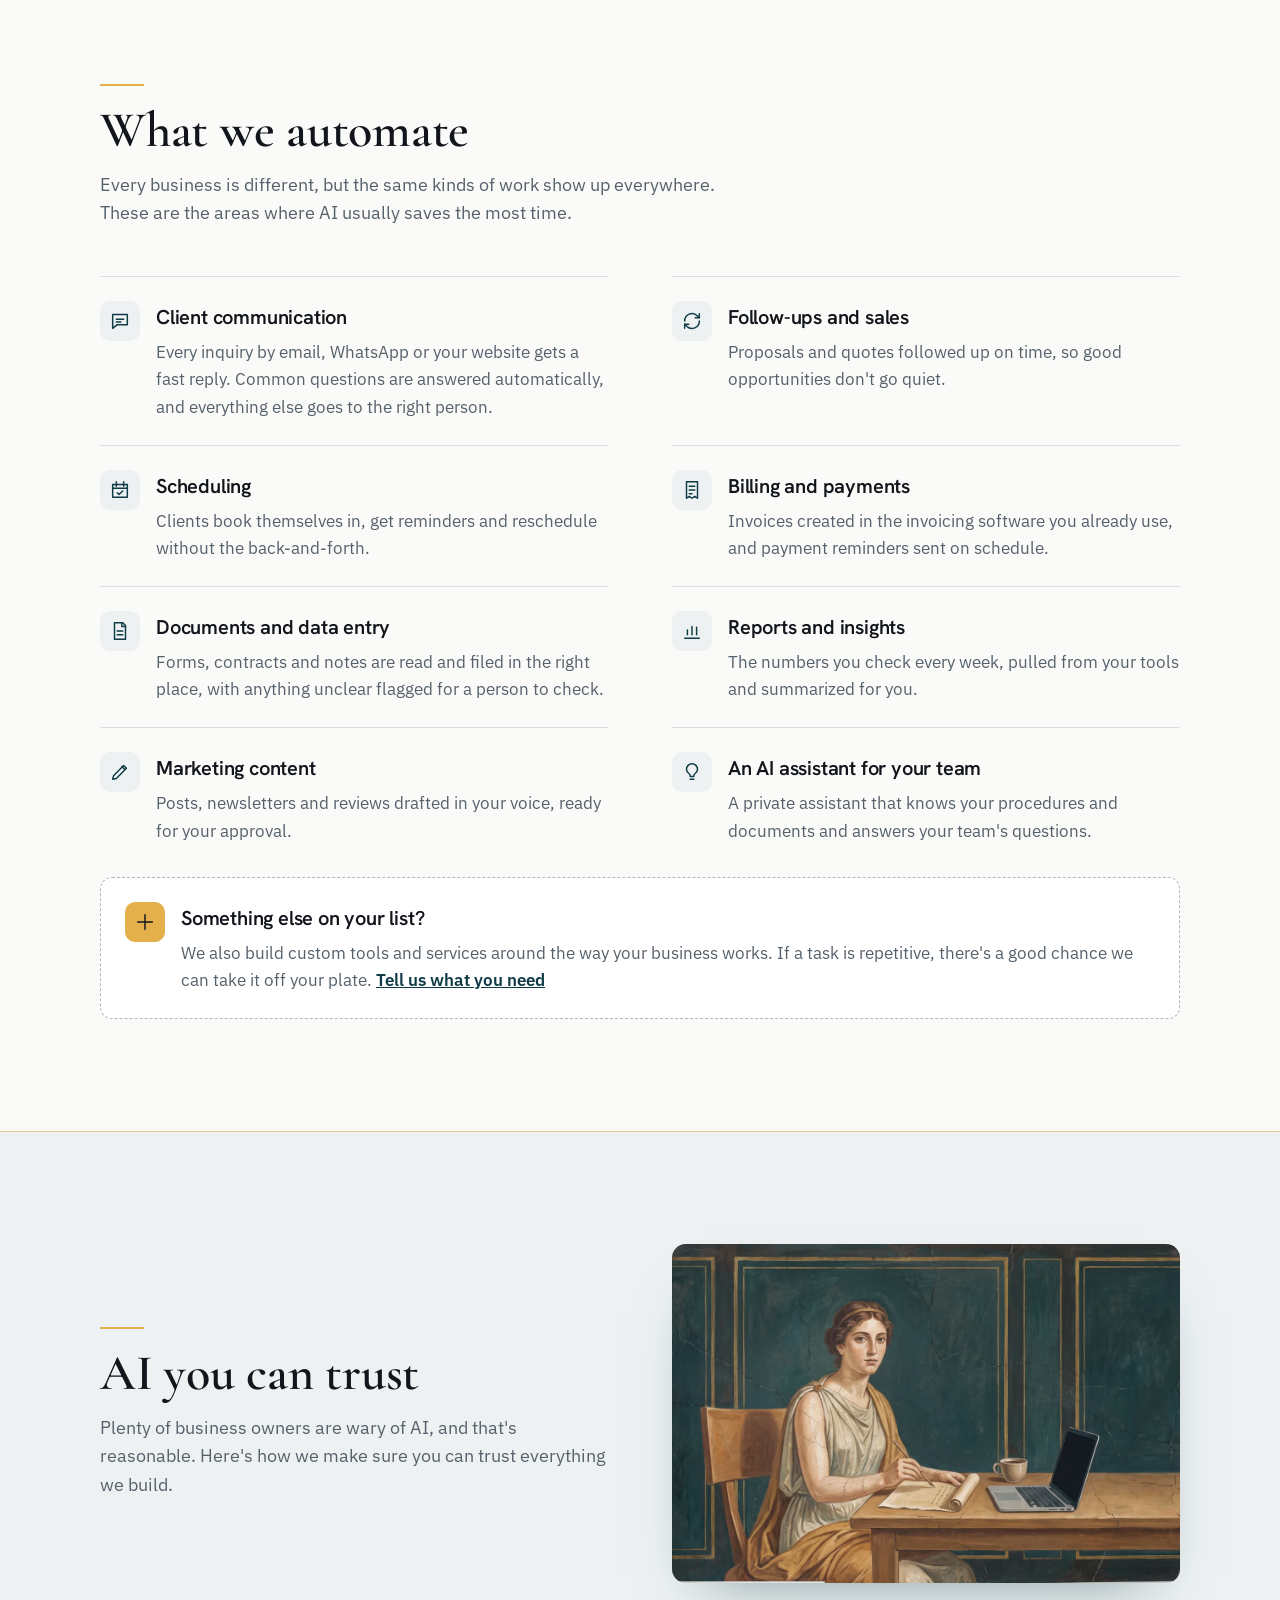
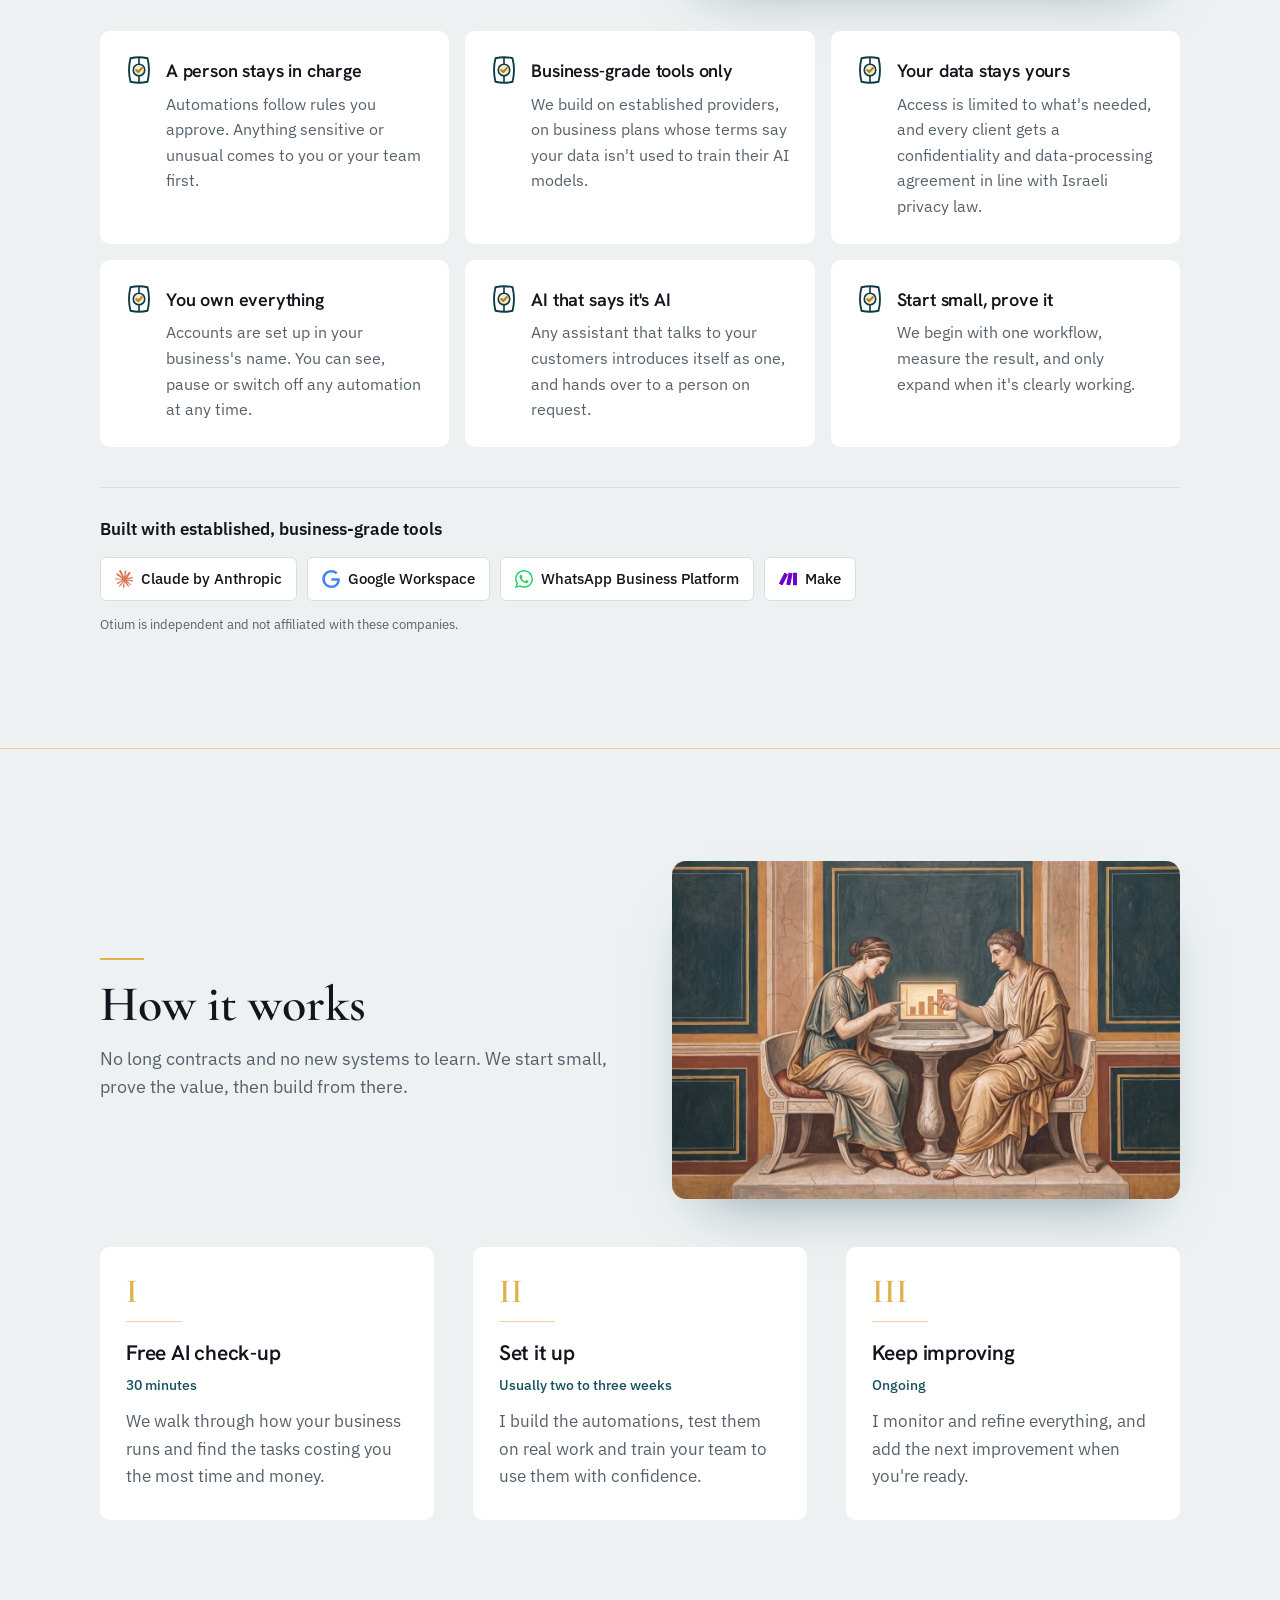
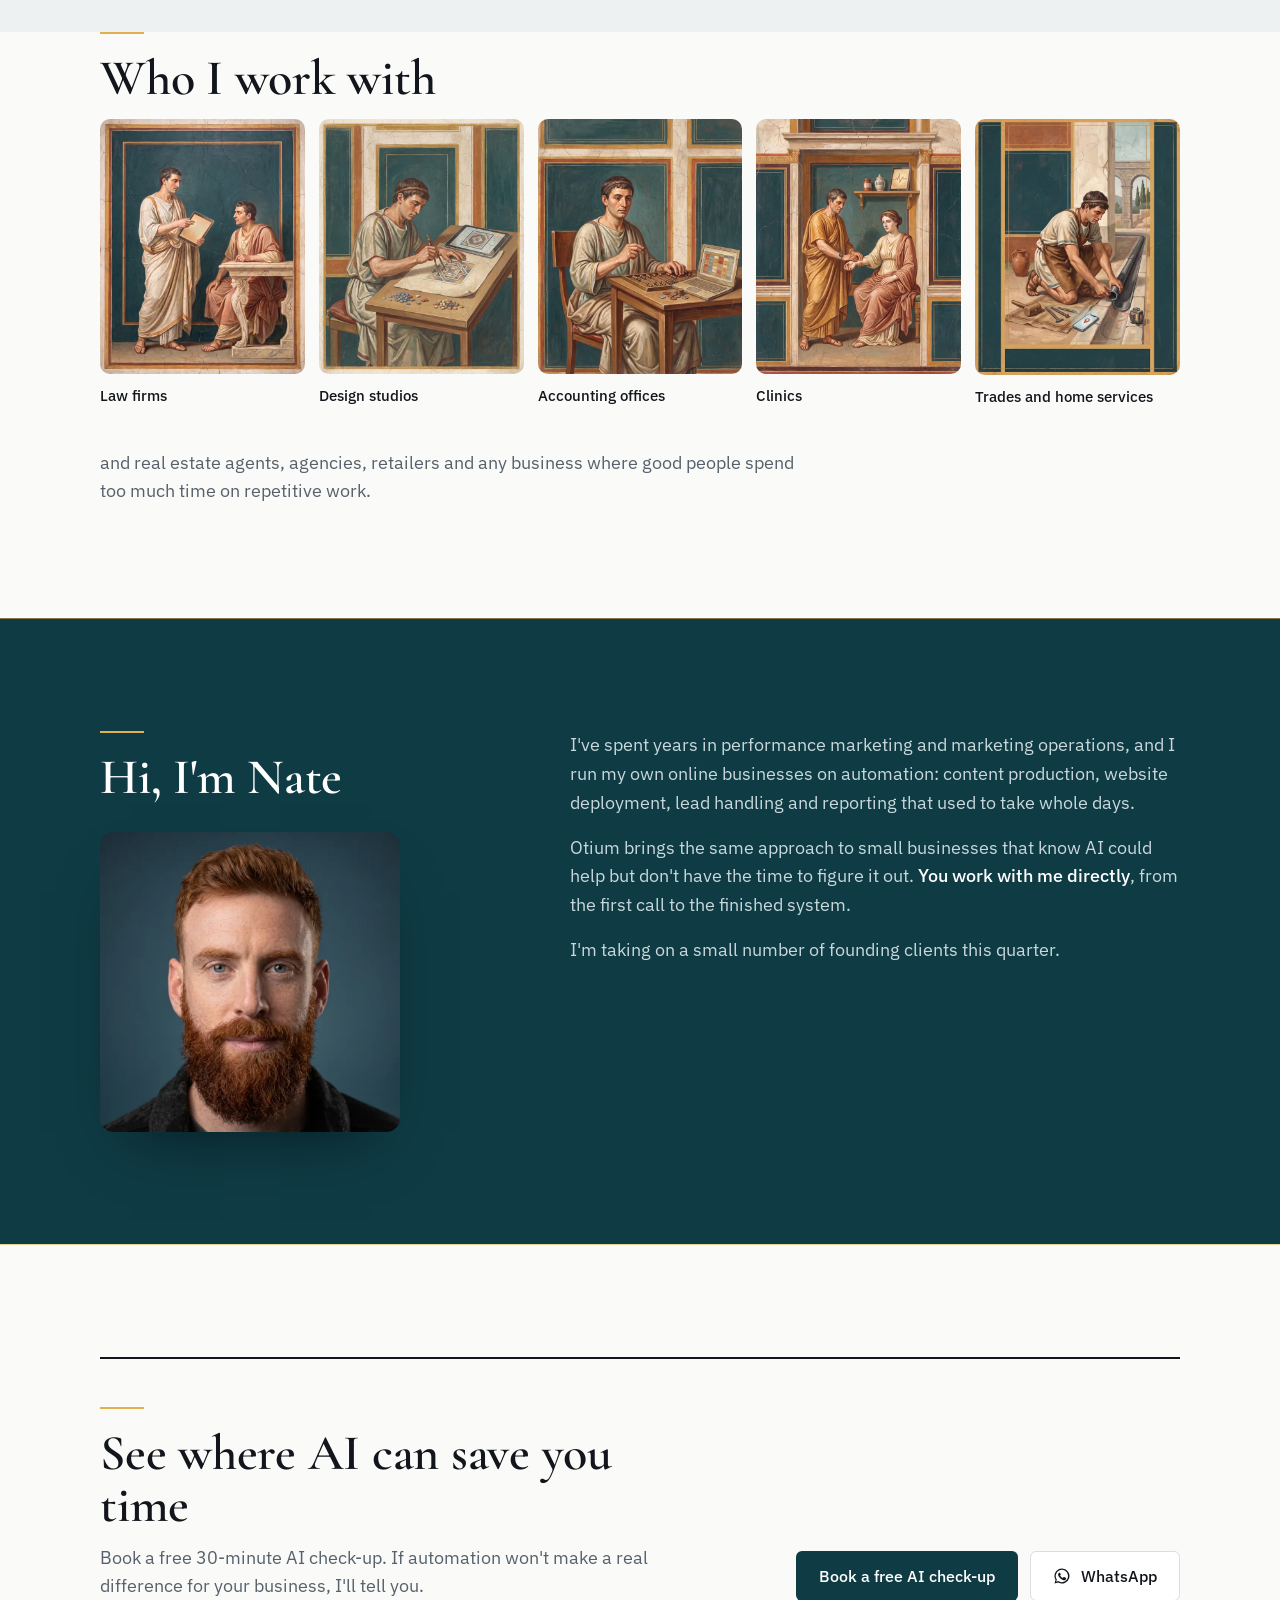
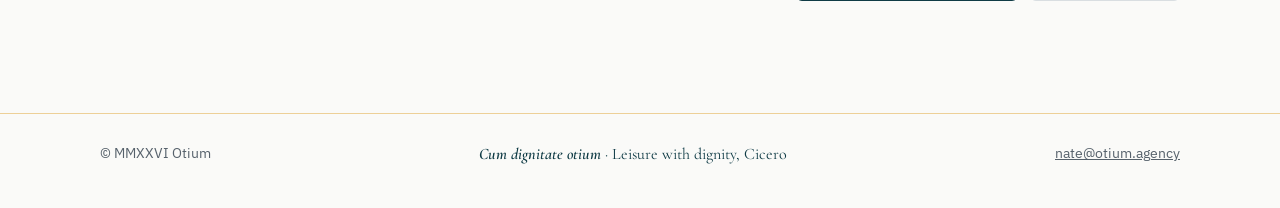
==== commit b1b574b5: "Add files via upload" ====
--- a/index.html
+++ b/index.html
@@ -24,9 +24,9 @@
 
 <header class="site-header">
   <div class="wrap">
-    <a class="wordmark" href="/">
+    <a class="wordmark" href="/" aria-label="Otium home">
       <svg class="mark" viewBox="0 0 24 24" aria-hidden="true"><rect width="24" height="24" rx="5" fill="#0F3B45"/><path d="M12 6.5a5.5 5.5 0 1 0 0 11a5.5 5.5 0 1 0 0-11z" fill="none" stroke="#fff" stroke-width="2"/><circle cx="12" cy="12" r="2" fill="#E3B04B"/></svg>
-      Otium
+      OTIVM
     </a>
     <nav class="header-links" aria-label="Main">
       <a class="hide-sm" href="#what">What we automate</a>
@@ -62,7 +62,7 @@
 
   <section class="definition" aria-label="What the name means">
     <div class="wrap">
-      <div class="def-grid"><img class="def-img" src="/media/otium-marble.webp" alt="A classical marble bust wearing a gold laurel wreath" width="800" height="1000" loading="lazy">
+      <div class="def-grid"><img class="def-img" src="/media/otium-marble.webp" alt="A classical marble bust with a gold laurel wreath and wireless earbuds" width="800" height="1000" loading="lazy">
       <div class="dict">
         <p class="dict-head"><span class="dict-word">o·ti·um</span> <span class="dict-ipa">/ˈō-tē-əm/</span> <span class="dict-pos">noun, Latin</span></p>
         <p class="dict-sense"><span class="dict-n">I.</span> Time freed from the business of the day, and given to the work that matters most.</p>
@@ -94,12 +94,12 @@
       <div class="trust-head"><div><h2>AI you can trust</h2>
       <p class="intro">Plenty of business owners are wary of AI, and that's reasonable. Here's how we make sure you can trust everything we build.</p></div><img class="trust-img" src="/media/trust-approve.webp" alt="Roman-style fresco: a woman reviews and approves a document, a laptop and coffee beside her" width="1200" height="800" loading="lazy"></div>
       <ul class="commitments">
-        <li><svg viewBox="0 0 24 24" aria-hidden="true"><path d="M12 2.5 4 5.8v5.7c0 4.9 3.4 9 8 10 4.6-1 8-5.1 8-10V5.8z" fill="none" stroke="currentColor" stroke-width="1.6" stroke-linejoin="round"/><path d="m8.5 12 2.4 2.4 4.6-4.8" fill="none" stroke="currentColor" stroke-width="1.8" stroke-linecap="round" stroke-linejoin="round"/></svg><div><h3>A person stays in charge</h3><p>Automations follow rules you approve. Anything sensitive or unusual comes to you or your team first.</p></div></li>
-        <li><svg viewBox="0 0 24 24" aria-hidden="true"><path d="M12 2.5 4 5.8v5.7c0 4.9 3.4 9 8 10 4.6-1 8-5.1 8-10V5.8z" fill="none" stroke="currentColor" stroke-width="1.6" stroke-linejoin="round"/><path d="m8.5 12 2.4 2.4 4.6-4.8" fill="none" stroke="currentColor" stroke-width="1.8" stroke-linecap="round" stroke-linejoin="round"/></svg><div><h3>Business-grade tools only</h3><p>We build on established providers, on business plans whose terms say your data isn't used to train their AI models.</p></div></li>
-        <li><svg viewBox="0 0 24 24" aria-hidden="true"><path d="M12 2.5 4 5.8v5.7c0 4.9 3.4 9 8 10 4.6-1 8-5.1 8-10V5.8z" fill="none" stroke="currentColor" stroke-width="1.6" stroke-linejoin="round"/><path d="m8.5 12 2.4 2.4 4.6-4.8" fill="none" stroke="currentColor" stroke-width="1.8" stroke-linecap="round" stroke-linejoin="round"/></svg><div><h3>Your data stays yours</h3><p>Access is limited to what's needed, and every client gets a confidentiality and data-processing agreement in line with Israeli privacy law.</p></div></li>
-        <li><svg viewBox="0 0 24 24" aria-hidden="true"><path d="M12 2.5 4 5.8v5.7c0 4.9 3.4 9 8 10 4.6-1 8-5.1 8-10V5.8z" fill="none" stroke="currentColor" stroke-width="1.6" stroke-linejoin="round"/><path d="m8.5 12 2.4 2.4 4.6-4.8" fill="none" stroke="currentColor" stroke-width="1.8" stroke-linecap="round" stroke-linejoin="round"/></svg><div><h3>You own everything</h3><p>Accounts are set up in your business's name. You can see, pause or switch off any automation at any time.</p></div></li>
-        <li><svg viewBox="0 0 24 24" aria-hidden="true"><path d="M12 2.5 4 5.8v5.7c0 4.9 3.4 9 8 10 4.6-1 8-5.1 8-10V5.8z" fill="none" stroke="currentColor" stroke-width="1.6" stroke-linejoin="round"/><path d="m8.5 12 2.4 2.4 4.6-4.8" fill="none" stroke="currentColor" stroke-width="1.8" stroke-linecap="round" stroke-linejoin="round"/></svg><div><h3>AI that says it's AI</h3><p>Any assistant that talks to your customers introduces itself as one, and hands over to a person on request.</p></div></li>
-        <li><svg viewBox="0 0 24 24" aria-hidden="true"><path d="M12 2.5 4 5.8v5.7c0 4.9 3.4 9 8 10 4.6-1 8-5.1 8-10V5.8z" fill="none" stroke="currentColor" stroke-width="1.6" stroke-linejoin="round"/><path d="m8.5 12 2.4 2.4 4.6-4.8" fill="none" stroke="currentColor" stroke-width="1.8" stroke-linecap="round" stroke-linejoin="round"/></svg><div><h3>Start small, prove it</h3><p>We begin with one workflow, measure the result, and only expand when it's clearly working.</p></div></li>
+        <li><svg class="scutum" viewBox="0 0 24 24" aria-hidden="true"><path d="M5.2 2.6Q12 0.9 18.8 2.6Q21.2 12 18.8 21.4Q12 23.1 5.2 21.4Q2.8 12 5.2 2.6Z" fill="none" stroke="currentColor" stroke-width="1.5" stroke-linejoin="round"/><path d="M12 2.6V7.4M12 16.6V21.4" fill="none" stroke="currentColor" stroke-width="1.3" stroke-linecap="round"/><circle cx="12" cy="12" r="4.6" fill="#F6EBD0" stroke="currentColor" stroke-width="1.3"/><path d="m9.9 12.1 1.5 1.55 2.8-3.1" fill="none" stroke="#B9851F" stroke-width="1.8" stroke-linecap="round" stroke-linejoin="round"/></svg><div><h3>A person stays in charge</h3><p>Automations follow rules you approve. Anything sensitive or unusual comes to you or your team first.</p></div></li>
+        <li><svg class="scutum" viewBox="0 0 24 24" aria-hidden="true"><path d="M5.2 2.6Q12 0.9 18.8 2.6Q21.2 12 18.8 21.4Q12 23.1 5.2 21.4Q2.8 12 5.2 2.6Z" fill="none" stroke="currentColor" stroke-width="1.5" stroke-linejoin="round"/><path d="M12 2.6V7.4M12 16.6V21.4" fill="none" stroke="currentColor" stroke-width="1.3" stroke-linecap="round"/><circle cx="12" cy="12" r="4.6" fill="#F6EBD0" stroke="currentColor" stroke-width="1.3"/><path d="m9.9 12.1 1.5 1.55 2.8-3.1" fill="none" stroke="#B9851F" stroke-width="1.8" stroke-linecap="round" stroke-linejoin="round"/></svg><div><h3>Business-grade tools only</h3><p>We build on established providers, on business plans whose terms say your data isn't used to train their AI models.</p></div></li>
+        <li><svg class="scutum" viewBox="0 0 24 24" aria-hidden="true"><path d="M5.2 2.6Q12 0.9 18.8 2.6Q21.2 12 18.8 21.4Q12 23.1 5.2 21.4Q2.8 12 5.2 2.6Z" fill="none" stroke="currentColor" stroke-width="1.5" stroke-linejoin="round"/><path d="M12 2.6V7.4M12 16.6V21.4" fill="none" stroke="currentColor" stroke-width="1.3" stroke-linecap="round"/><circle cx="12" cy="12" r="4.6" fill="#F6EBD0" stroke="currentColor" stroke-width="1.3"/><path d="m9.9 12.1 1.5 1.55 2.8-3.1" fill="none" stroke="#B9851F" stroke-width="1.8" stroke-linecap="round" stroke-linejoin="round"/></svg><div><h3>Your data stays yours</h3><p>Access is limited to what's needed, and every client gets a confidentiality and data-processing agreement in line with Israeli privacy law.</p></div></li>
+        <li><svg class="scutum" viewBox="0 0 24 24" aria-hidden="true"><path d="M5.2 2.6Q12 0.9 18.8 2.6Q21.2 12 18.8 21.4Q12 23.1 5.2 21.4Q2.8 12 5.2 2.6Z" fill="none" stroke="currentColor" stroke-width="1.5" stroke-linejoin="round"/><path d="M12 2.6V7.4M12 16.6V21.4" fill="none" stroke="currentColor" stroke-width="1.3" stroke-linecap="round"/><circle cx="12" cy="12" r="4.6" fill="#F6EBD0" stroke="currentColor" stroke-width="1.3"/><path d="m9.9 12.1 1.5 1.55 2.8-3.1" fill="none" stroke="#B9851F" stroke-width="1.8" stroke-linecap="round" stroke-linejoin="round"/></svg><div><h3>You own everything</h3><p>Accounts are set up in your business's name. You can see, pause or switch off any automation at any time.</p></div></li>
+        <li><svg class="scutum" viewBox="0 0 24 24" aria-hidden="true"><path d="M5.2 2.6Q12 0.9 18.8 2.6Q21.2 12 18.8 21.4Q12 23.1 5.2 21.4Q2.8 12 5.2 2.6Z" fill="none" stroke="currentColor" stroke-width="1.5" stroke-linejoin="round"/><path d="M12 2.6V7.4M12 16.6V21.4" fill="none" stroke="currentColor" stroke-width="1.3" stroke-linecap="round"/><circle cx="12" cy="12" r="4.6" fill="#F6EBD0" stroke="currentColor" stroke-width="1.3"/><path d="m9.9 12.1 1.5 1.55 2.8-3.1" fill="none" stroke="#B9851F" stroke-width="1.8" stroke-linecap="round" stroke-linejoin="round"/></svg><div><h3>AI that says it's AI</h3><p>Any assistant that talks to your customers introduces itself as one, and hands over to a person on request.</p></div></li>
+        <li><svg class="scutum" viewBox="0 0 24 24" aria-hidden="true"><path d="M5.2 2.6Q12 0.9 18.8 2.6Q21.2 12 18.8 21.4Q12 23.1 5.2 21.4Q2.8 12 5.2 2.6Z" fill="none" stroke="currentColor" stroke-width="1.5" stroke-linejoin="round"/><path d="M12 2.6V7.4M12 16.6V21.4" fill="none" stroke="currentColor" stroke-width="1.3" stroke-linecap="round"/><circle cx="12" cy="12" r="4.6" fill="#F6EBD0" stroke="currentColor" stroke-width="1.3"/><path d="m9.9 12.1 1.5 1.55 2.8-3.1" fill="none" stroke="#B9851F" stroke-width="1.8" stroke-linecap="round" stroke-linejoin="round"/></svg><div><h3>Start small, prove it</h3><p>We begin with one workflow, measure the result, and only expand when it's clearly working.</p></div></li>
       </ul>
       <div class="toolbelt">
         <p class="toolbelt-label">Built with established, business-grade tools</p>
@@ -112,7 +112,7 @@
   <section class="block process" id="how">
     <div class="wrap">
       <div class="trust-head"><div><h2>How it works</h2>
-      <p class="intro">No long contracts and no new systems to learn. We start small, prove the value, then build from there.</p></div><img class="trust-img" src="/media/how-consult.webp" alt="Roman-style fresco: two people plan together over coffee at a marble table" width="1200" height="800" loading="lazy"></div>
+      <p class="intro">No long contracts and no new systems to learn. We start small, prove the value, then build from there.</p></div><img class="trust-img" src="/media/how-consult.webp" alt="Roman-style fresco: two people review a chart on a laptop at a marble table" width="1200" height="800" loading="lazy"></div>
       <ol class="steps">
         <li>
           <h3>Free AI check-up</h3>
@@ -137,11 +137,11 @@
     <div class="wrap">
       <h2>Who I work with</h2>
       <ul class="people">
-        <li><figure><img src="/media/law.webp" alt="Roman-style fresco: an advocate explains a scroll to a seated client" width="640" height="800" loading="lazy"><figcaption>Law firms</figcaption></figure></li>
+        <li><figure><img src="/media/law.webp" alt="Roman-style fresco: an advocate shows a seated client something on a tablet" width="640" height="800" loading="lazy"><figcaption>Law firms</figcaption></figure></li>
         <li><figure><img src="/media/design.webp" alt="Roman-style fresco: a designer draws a mosaic pattern with a compass" width="640" height="800" loading="lazy"><figcaption>Design studios</figcaption></figure></li>
-        <li><figure><img src="/media/accounting.webp" alt="Roman-style fresco: a bookkeeper totals accounts on an abacus" width="640" height="800" loading="lazy"><figcaption>Accounting offices</figcaption></figure></li>
-        <li><figure><img src="/media/clinic.webp" alt="Roman-style fresco: a physician takes a patient's pulse" width="640" height="800" loading="lazy"><figcaption>Clinics</figcaption></figure></li>
-        <li><figure><img src="/media/trades.webp" alt="Roman-style fresco: a builder fits a water pipe beside an aqueduct" width="640" height="800" loading="lazy"><figcaption>Trades and home services</figcaption></figure></li>
+        <li><figure><img src="/media/accounting.webp" alt="Roman-style fresco: a bookkeeper with an abacus and a laptop spreadsheet" width="640" height="800" loading="lazy"><figcaption>Accounting offices</figcaption></figure></li>
+        <li><figure><img src="/media/clinic.webp" alt="Roman-style fresco: a physician wearing a smartwatch takes a patient's pulse" width="640" height="800" loading="lazy"><figcaption>Clinics</figcaption></figure></li>
+        <li><figure><img src="/media/trades.webp" alt="Roman-style fresco: a builder fits a water pipe, his smartphone beside his tools" width="640" height="800" loading="lazy"><figcaption>Trades and home services</figcaption></figure></li>
       </ul>
       <p class="who-more">and real estate agents, agencies, retailers and any business where good people spend too much time on repetitive work.</p>
     </div>
--- a/styles.css
+++ b/styles.css
@@ -522,3 +522,4 @@
 .film-overlay .eyebrow { color: #F1E3BF; text-shadow: 0 1px 2px rgba(0,0,0,.6), 0 0 18px rgba(0,0,0,.65); }
 .hero-film::after { background: linear-gradient(90deg, rgba(9,36,43,.72) 0%, rgba(9,36,43,.38) 48%, rgba(9,36,43,.08) 80%), linear-gradient(0deg, rgba(9,36,43,.7) 0%, rgba(9,36,43,.15) 60%, rgba(9,36,43,.1) 100%); }
 body[dir="rtl"] .hero-film::after { background: linear-gradient(270deg, rgba(9,36,43,.72) 0%, rgba(9,36,43,.38) 48%, rgba(9,36,43,.08) 80%), linear-gradient(0deg, rgba(9,36,43,.7) 0%, rgba(9,36,43,.15) 60%, rgba(9,36,43,.1) 100%); }
+.commitments svg.scutum { width: 30px; height: 30px; }
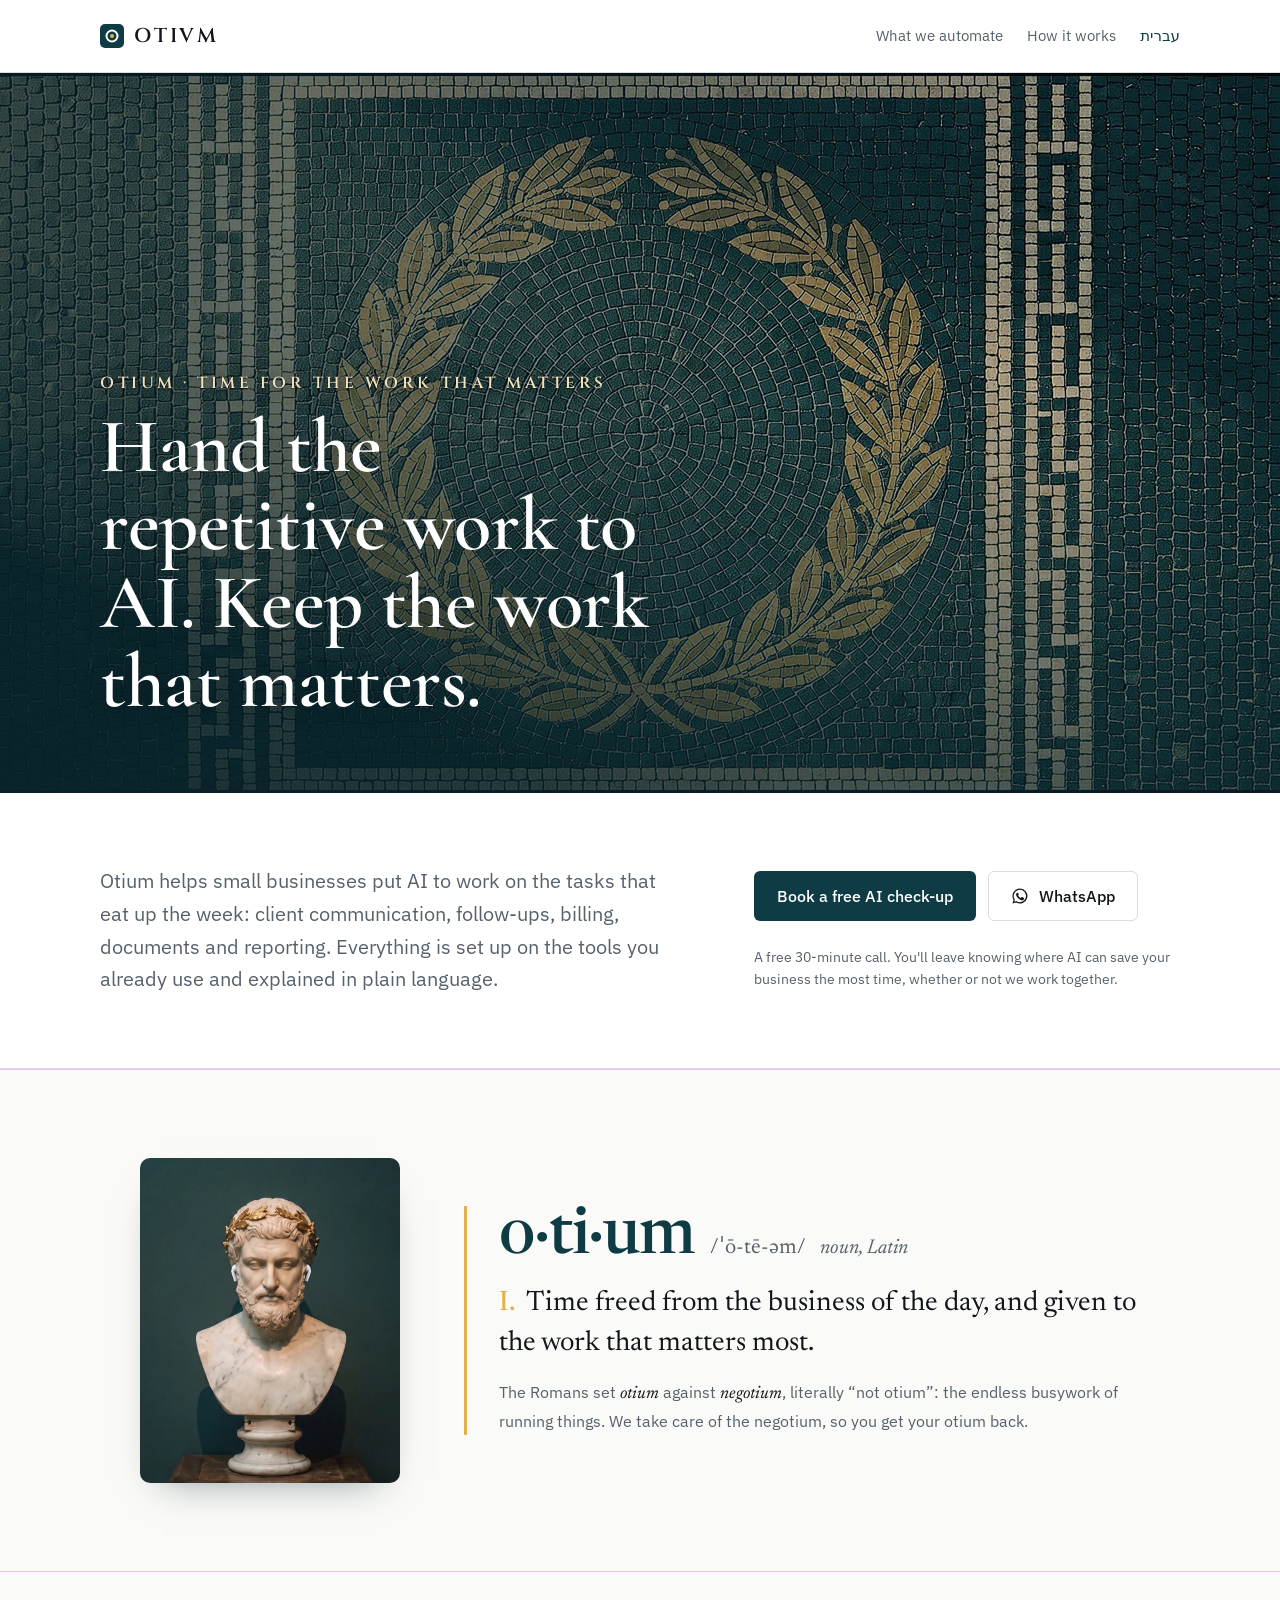
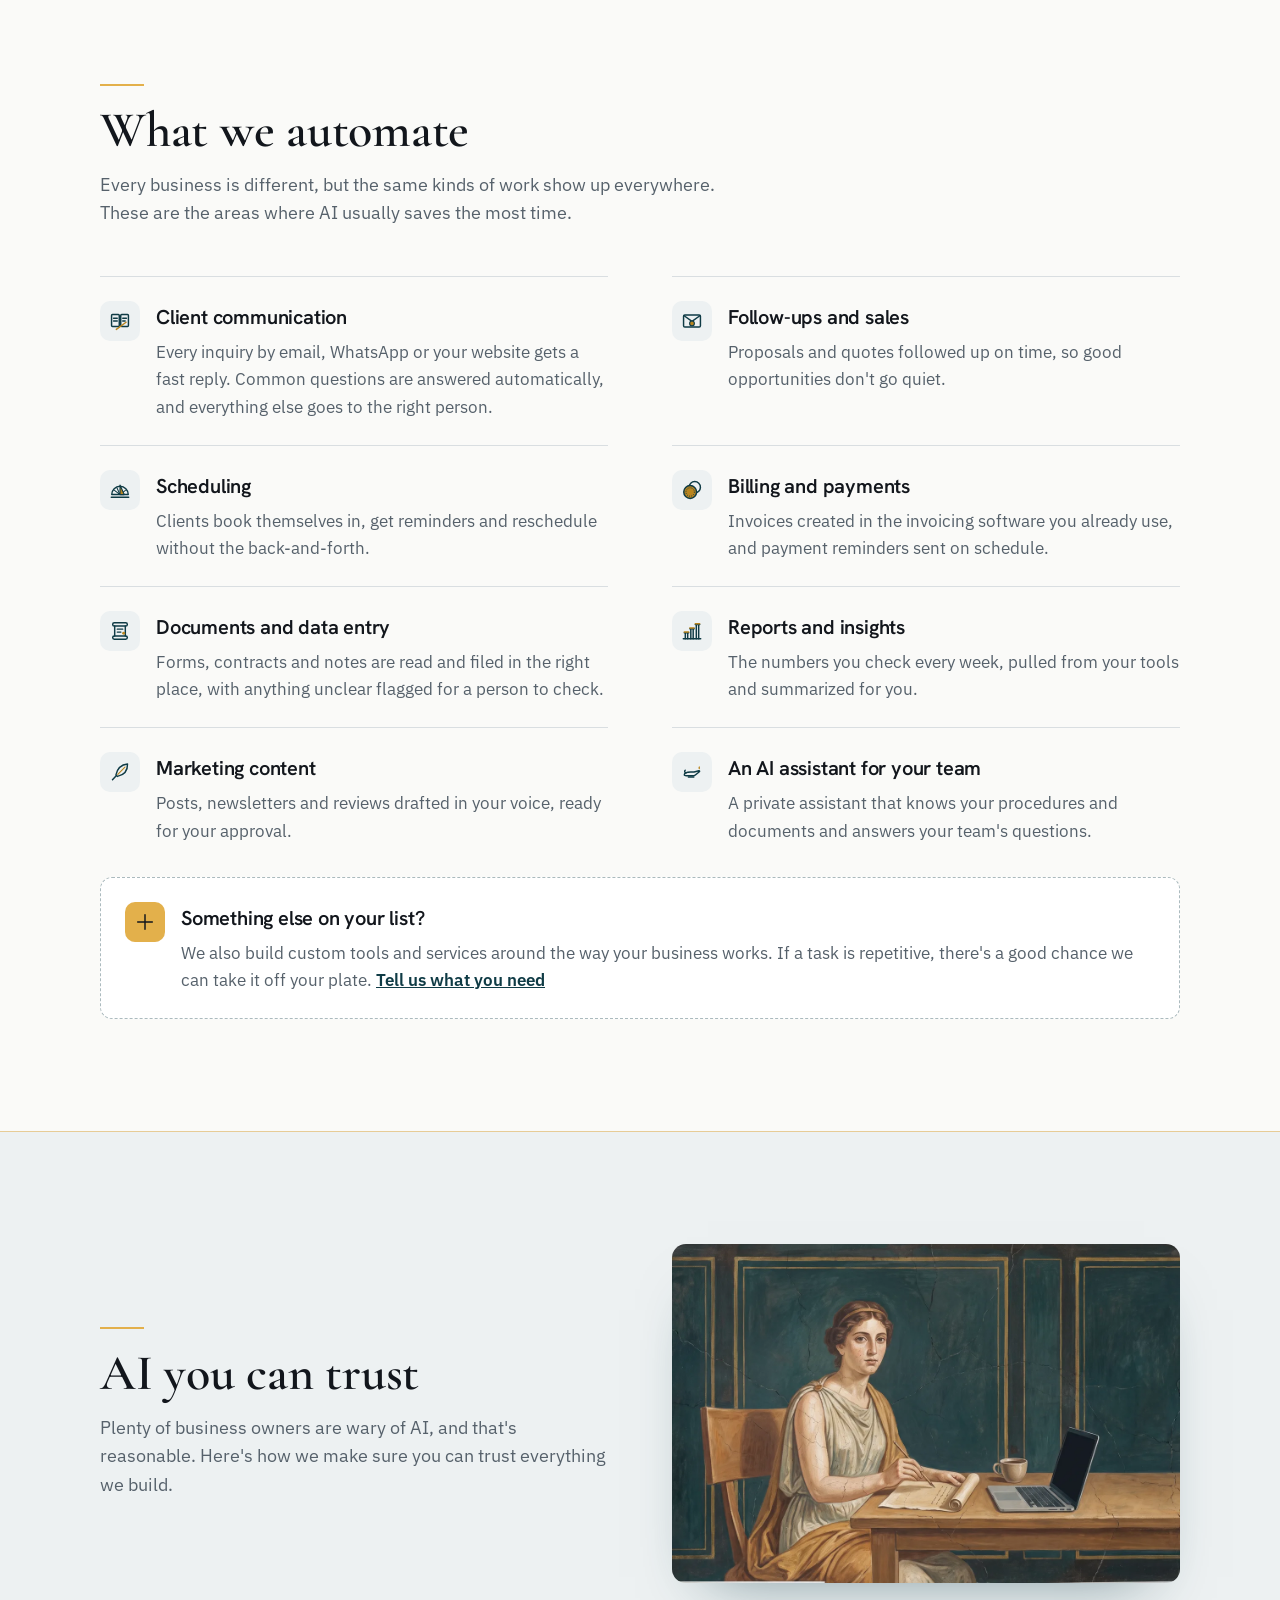
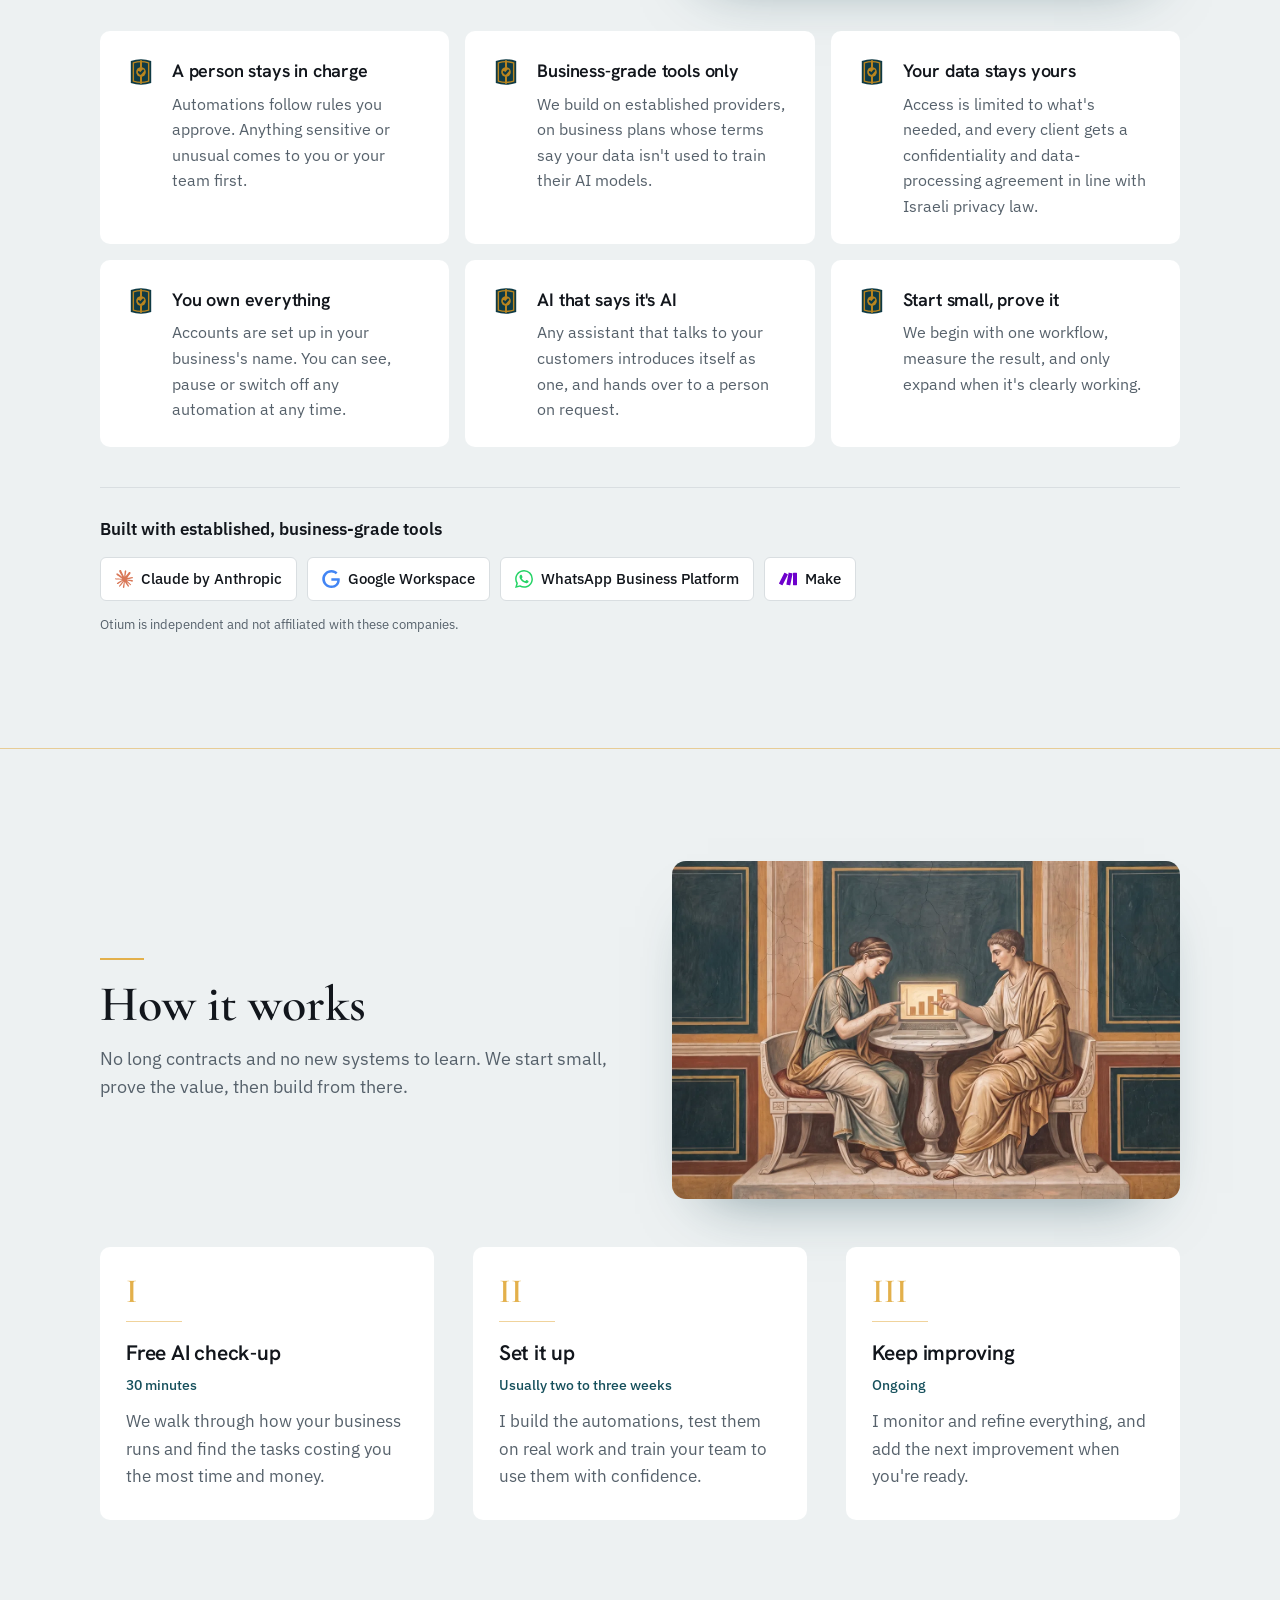
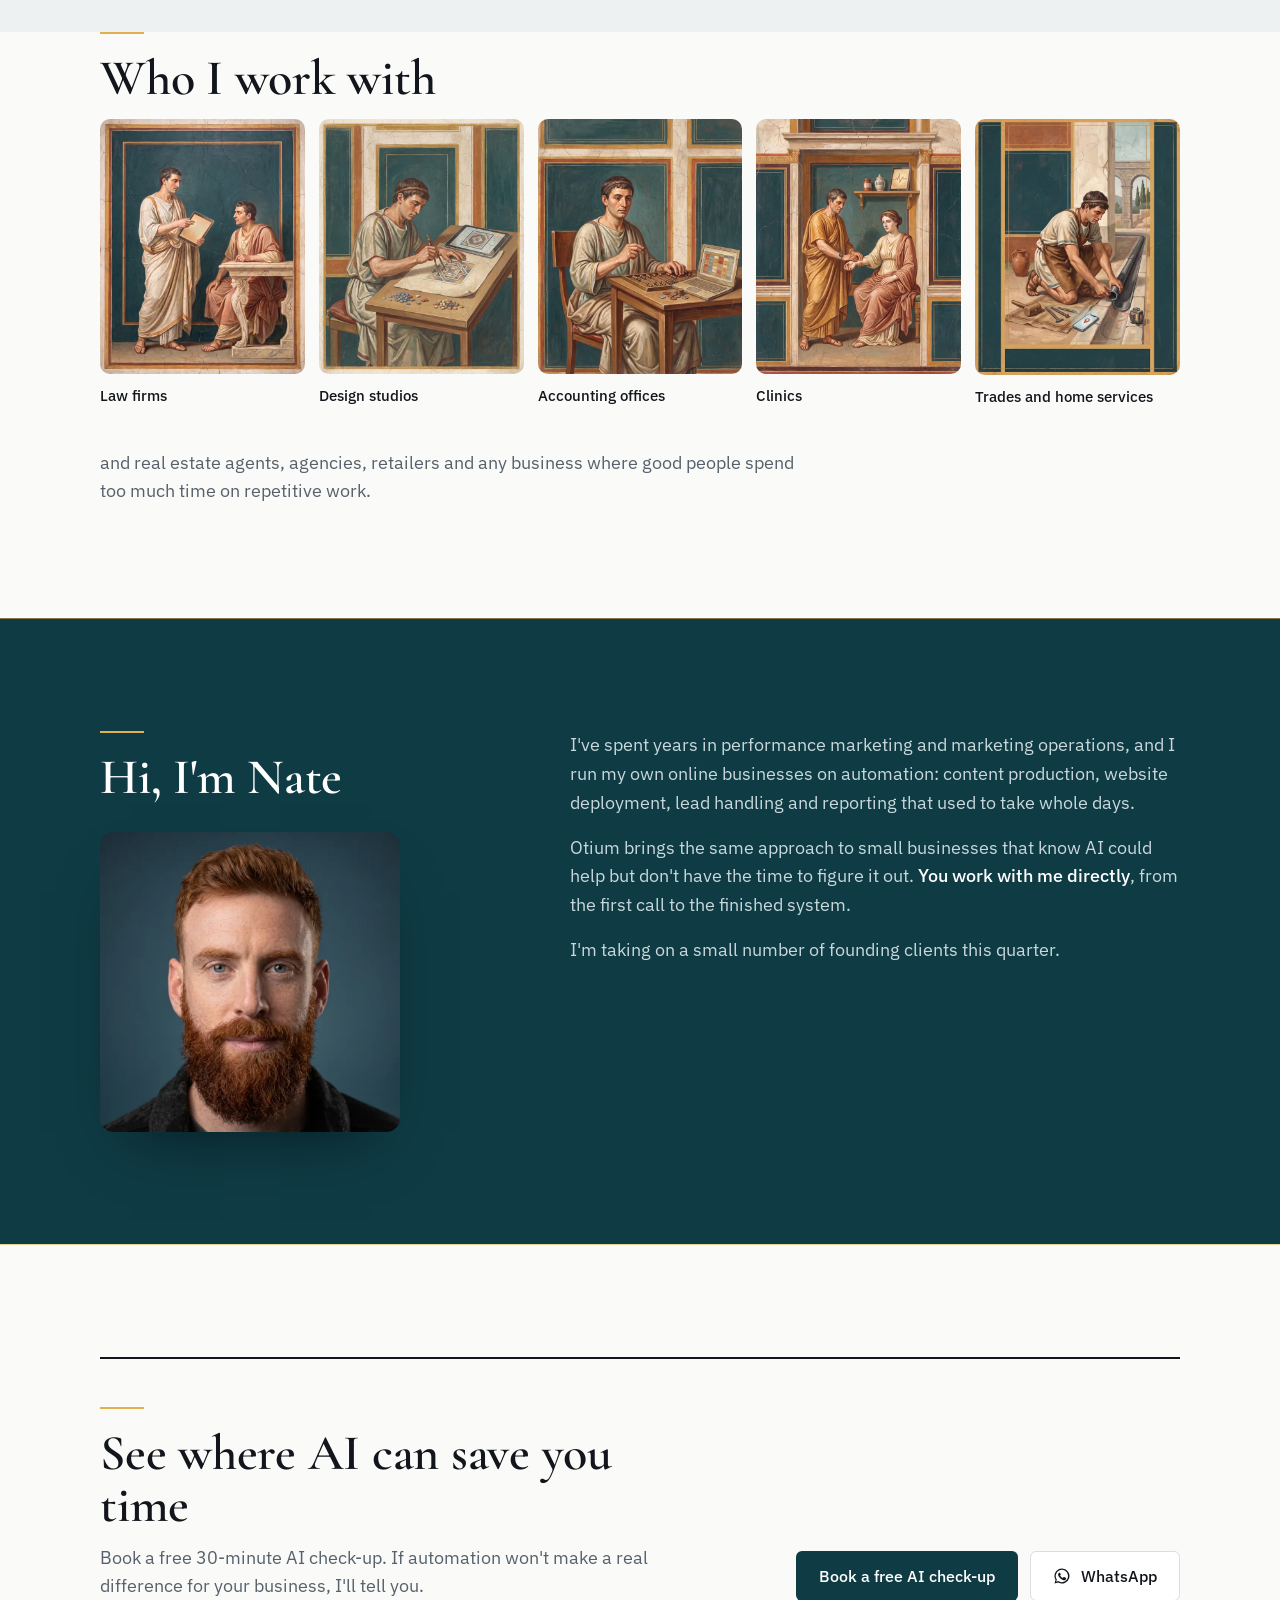
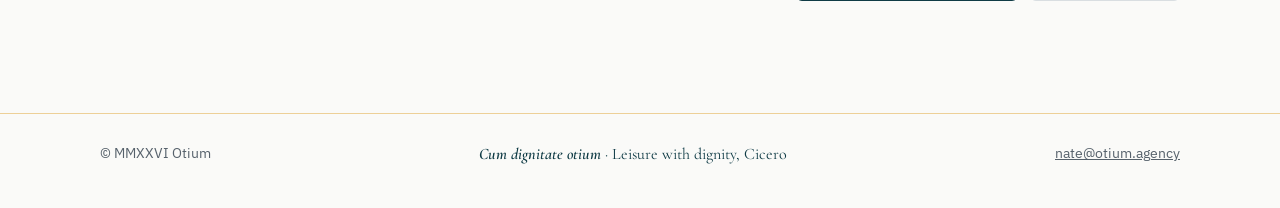
==== commit 36fd21c7: "Add files via upload" ====
--- a/index.html
+++ b/index.html
@@ -76,14 +76,14 @@
       <h2>What we automate</h2>
       <p class="intro">Every business is different, but the same kinds of work show up everywhere. These are the areas where AI usually saves the most time.</p>
       <ul class="areas">
-        <li><svg class="area-icon" viewBox="0 0 24 24" aria-hidden="true" fill="none" stroke="currentColor" stroke-width="1.6" stroke-linecap="round" stroke-linejoin="round"><path d="M4 5h16v11H9l-5 4z"/><path d="M8 10h8M8 13h5"/></svg><div><h3>Client communication</h3><p>Every inquiry by email, WhatsApp or your website gets a fast reply. Common questions are answered automatically, and everything else goes to the right person.</p></div></li>
-        <li><svg class="area-icon" viewBox="0 0 24 24" aria-hidden="true" fill="none" stroke="currentColor" stroke-width="1.6" stroke-linecap="round" stroke-linejoin="round"><path d="M4 12a8 8 0 0 1 13.7-5.7L20 8.5"/><path d="M20 4v4.5h-4.5"/><path d="M20 12a8 8 0 0 1-13.7 5.7L4 15.5"/><path d="M4 20v-4.5h4.5"/></svg><div><h3>Follow-ups and sales</h3><p>Proposals and quotes followed up on time, so good opportunities don't go quiet.</p></div></li>
-        <li><svg class="area-icon" viewBox="0 0 24 24" aria-hidden="true" fill="none" stroke="currentColor" stroke-width="1.6" stroke-linecap="round" stroke-linejoin="round"><path d="M4 6h16v14H4z"/><path d="M4 10h16M8 3v5M16 3v5"/><path d="m9 15 2 2 4-4"/></svg><div><h3>Scheduling</h3><p>Clients book themselves in, get reminders and reschedule without the back-and-forth.</p></div></li>
-        <li><svg class="area-icon" viewBox="0 0 24 24" aria-hidden="true" fill="none" stroke="currentColor" stroke-width="1.6" stroke-linecap="round" stroke-linejoin="round"><path d="M6 3h12v18l-3-2-3 2-3-2-3 2z"/><path d="M9 8h6M9 12h6M9 16h3"/></svg><div><h3>Billing and payments</h3><p>Invoices created in the invoicing software you already use, and payment reminders sent on schedule.</p></div></li>
-        <li><svg class="area-icon" viewBox="0 0 24 24" aria-hidden="true" fill="none" stroke="currentColor" stroke-width="1.6" stroke-linecap="round" stroke-linejoin="round"><path d="M6 3h9l3 3v15H6z"/><path d="M14 3v4h4"/><path d="M9 12h6M9 16h6"/></svg><div><h3>Documents and data entry</h3><p>Forms, contracts and notes are read and filed in the right place, with anything unclear flagged for a person to check.</p></div></li>
-        <li><svg class="area-icon" viewBox="0 0 24 24" aria-hidden="true" fill="none" stroke="currentColor" stroke-width="1.6" stroke-linecap="round" stroke-linejoin="round"><path d="M4 20h16"/><path d="M7 16v-5M12 16V7M17 16v-8"/></svg><div><h3>Reports and insights</h3><p>The numbers you check every week, pulled from your tools and summarized for you.</p></div></li>
-        <li><svg class="area-icon" viewBox="0 0 24 24" aria-hidden="true" fill="none" stroke="currentColor" stroke-width="1.6" stroke-linecap="round" stroke-linejoin="round"><path d="M4 20l4-1 11-11-3-3L5 16z"/><path d="M14 6l3 3"/></svg><div><h3>Marketing content</h3><p>Posts, newsletters and reviews drafted in your voice, ready for your approval.</p></div></li>
-        <li><svg class="area-icon" viewBox="0 0 24 24" aria-hidden="true" fill="none" stroke="currentColor" stroke-width="1.6" stroke-linecap="round" stroke-linejoin="round"><path d="M12 3a6 6 0 0 1 6 6c0 2.2-1.2 3.6-2.5 4.6-.8.6-1.5 1.4-1.5 2.4v1h-4v-1c0-1-.7-1.8-1.5-2.4C7.2 12.6 6 11.2 6 9a6 6 0 0 1 6-6z"/><path d="M10 20h4"/></svg><div><h3>An AI assistant for your team</h3><p>A private assistant that knows your procedures and documents and answers your team's questions.</p></div></li>
+        <li><svg class="area-icon" viewBox="0 0 24 24" aria-hidden="true"><g fill="none" stroke="currentColor" stroke-width="1.6" stroke-linecap="round" stroke-linejoin="round"><rect x="2.8" y="5" width="8.4" height="13" rx="1"/><rect x="12.8" y="5" width="8.4" height="13" rx="1"/><path d="M5 9h4M5 12h4M15 9h4M15 12h2.6"/></g><path d="M8 21.2 18.6 13.4" fill="none" stroke="#B9851F" stroke-width="1.6" stroke-linecap="round"/></svg><div><h3>Client communication</h3><p>Every inquiry by email, WhatsApp or your website gets a fast reply. Common questions are answered automatically, and everything else goes to the right person.</p></div></li>
+        <li><svg class="area-icon" viewBox="0 0 24 24" aria-hidden="true"><g fill="none" stroke="currentColor" stroke-width="1.6" stroke-linecap="round" stroke-linejoin="round"><rect x="2.8" y="5.5" width="18.4" height="13" rx="1.4"/><path d="M3.4 6.3 12 12.4l8.6-6.1"/></g><circle cx="12" cy="14.6" r="2.6" fill="#B9851F" stroke="currentColor" stroke-width="1.2"/></svg><div><h3>Follow-ups and sales</h3><p>Proposals and quotes followed up on time, so good opportunities don't go quiet.</p></div></li>
+        <li><svg class="area-icon" viewBox="0 0 24 24" aria-hidden="true"><g fill="none" stroke="currentColor" stroke-width="1.6" stroke-linecap="round" stroke-linejoin="round"><path d="M3 17a9 9 0 0 1 18 0z"/><path d="M12 17 6 12.4M12 17 8.6 9.6M12 17l5.9-4.6" stroke-width="1.1"/><path d="M2.5 20h19"/></g><path d="M12 17V6.6L16.6 17z" fill="#B9851F" stroke="currentColor" stroke-width="1.2" stroke-linejoin="round"/></svg><div><h3>Scheduling</h3><p>Clients book themselves in, get reminders and reschedule without the back-and-forth.</p></div></li>
+        <li><svg class="area-icon" viewBox="0 0 24 24" aria-hidden="true"><circle cx="15" cy="9" r="6.2" fill="none" stroke="currentColor" stroke-width="1.6"/><circle cx="10" cy="14.2" r="7" fill="#B9851F" stroke="currentColor" stroke-width="1.6"/><circle cx="10" cy="14.2" r="4.6" fill="none" stroke="currentColor" stroke-width="1" stroke-dasharray="1.1 1.3"/></svg><div><h3>Billing and payments</h3><p>Invoices created in the invoicing software you already use, and payment reminders sent on schedule.</p></div></li>
+        <li><svg class="area-icon" viewBox="0 0 24 24" aria-hidden="true"><g fill="none" stroke="currentColor" stroke-width="1.6" stroke-linecap="round" stroke-linejoin="round"><rect x="4" y="3" width="16" height="3.6" rx="1.8"/><rect x="4" y="17.4" width="16" height="3.6" rx="1.8"/><path d="M6.2 6.6v10.8M17.8 6.6v10.8"/><path d="M9 10h6M9 13.2h4" stroke-width="1.4"/></g><circle cx="16" cy="14.4" r="1.6" fill="#B9851F"/></svg><div><h3>Documents and data entry</h3><p>Forms, contracts and notes are read and filed in the right place, with anything unclear flagged for a person to check.</p></div></li>
+        <li><svg class="area-icon" viewBox="0 0 24 24" aria-hidden="true"><g fill="none" stroke="currentColor" stroke-width="1.6" stroke-linecap="round" stroke-linejoin="round"><path d="M2.5 20.5h19"/><path d="M3.6 14h4.8M4.7 14.4v6.1M7.3 14.4v6.1"/><path d="M9.6 9.5h4.8M10.7 9.9v10.6M13.3 9.9v10.6"/><path d="M15.6 5h4.8M16.7 5.4v15.1M19.3 5.4v15.1"/></g><path d="M3.6 13.2h4.8M9.6 8.7h4.8M15.6 4.2h4.8" fill="none" stroke="#B9851F" stroke-width="1.6" stroke-linecap="round"/></svg><div><h3>Reports and insights</h3><p>The numbers you check every week, pulled from your tools and summarized for you.</p></div></li>
+        <li><svg class="area-icon" viewBox="0 0 24 24" aria-hidden="true"><g fill="none" stroke="currentColor" stroke-width="1.6" stroke-linecap="round" stroke-linejoin="round"><path d="M20.2 3.3C13.6 4 9 8.4 7.6 15.2l1.6 1.6c6.8-1.4 11.2-6 11-13.5z"/><path d="M7.6 16.4 3.8 20.4"/></g><path d="M9.6 14.6 17.4 6.6" fill="none" stroke="#B9851F" stroke-width="1.3" stroke-linecap="round"/></svg><div><h3>Marketing content</h3><p>Posts, newsletters and reviews drafted in your voice, ready for your approval.</p></div></li>
+        <li><svg class="area-icon" viewBox="0 0 24 24" aria-hidden="true"><g fill="none" stroke="currentColor" stroke-width="1.6" stroke-linecap="round" stroke-linejoin="round"><path d="M3.6 15.2c0-1.9 2.9-3.2 6.9-3.2h3.8l5.2-1.4c.7-.2 1.1.7.5 1.1l-4 3.3c-.9.8-2.1 1.2-3.3 1.2H7.4c-2.2 0-3.8-.4-3.8-1z"/><path d="M5.6 13.1C4 12.5 3.4 11 4.6 10.1"/><path d="M8 17.4h6"/></g><path d="M19.9 9.4c-1.1-1.1-1.1-2.6 0-4 1.1 1.4 1.1 2.9 0 4z" fill="#B9851F"/></svg><div><h3>An AI assistant for your team</h3><p>A private assistant that knows your procedures and documents and answers your team's questions.</p></div></li>
         <li class="area-custom"><svg class="area-icon" viewBox="0 0 24 24" aria-hidden="true" fill="none" stroke="currentColor" stroke-width="1.6" stroke-linecap="round" stroke-linejoin="round"><path d="M12 4v16M4 12h16"/></svg><div><h3>Something else on your list?</h3><p>We also build custom tools and services around the way your business works. If a task is repetitive, there's a good chance we can take it off your plate. <a href="#contact">Tell us what you need</a></p></div></li>
       </ul>
     </div>
@@ -94,12 +94,12 @@
       <div class="trust-head"><div><h2>AI you can trust</h2>
       <p class="intro">Plenty of business owners are wary of AI, and that's reasonable. Here's how we make sure you can trust everything we build.</p></div><img class="trust-img" src="/media/trust-approve.webp" alt="Roman-style fresco: a woman reviews and approves a document, a laptop and coffee beside her" width="1200" height="800" loading="lazy"></div>
       <ul class="commitments">
-        <li><svg class="scutum" viewBox="0 0 24 24" aria-hidden="true"><path d="M5.2 2.6Q12 0.9 18.8 2.6Q21.2 12 18.8 21.4Q12 23.1 5.2 21.4Q2.8 12 5.2 2.6Z" fill="none" stroke="currentColor" stroke-width="1.5" stroke-linejoin="round"/><path d="M12 2.6V7.4M12 16.6V21.4" fill="none" stroke="currentColor" stroke-width="1.3" stroke-linecap="round"/><circle cx="12" cy="12" r="4.6" fill="#F6EBD0" stroke="currentColor" stroke-width="1.3"/><path d="m9.9 12.1 1.5 1.55 2.8-3.1" fill="none" stroke="#B9851F" stroke-width="1.8" stroke-linecap="round" stroke-linejoin="round"/></svg><div><h3>A person stays in charge</h3><p>Automations follow rules you approve. Anything sensitive or unusual comes to you or your team first.</p></div></li>
-        <li><svg class="scutum" viewBox="0 0 24 24" aria-hidden="true"><path d="M5.2 2.6Q12 0.9 18.8 2.6Q21.2 12 18.8 21.4Q12 23.1 5.2 21.4Q2.8 12 5.2 2.6Z" fill="none" stroke="currentColor" stroke-width="1.5" stroke-linejoin="round"/><path d="M12 2.6V7.4M12 16.6V21.4" fill="none" stroke="currentColor" stroke-width="1.3" stroke-linecap="round"/><circle cx="12" cy="12" r="4.6" fill="#F6EBD0" stroke="currentColor" stroke-width="1.3"/><path d="m9.9 12.1 1.5 1.55 2.8-3.1" fill="none" stroke="#B9851F" stroke-width="1.8" stroke-linecap="round" stroke-linejoin="round"/></svg><div><h3>Business-grade tools only</h3><p>We build on established providers, on business plans whose terms say your data isn't used to train their AI models.</p></div></li>
-        <li><svg class="scutum" viewBox="0 0 24 24" aria-hidden="true"><path d="M5.2 2.6Q12 0.9 18.8 2.6Q21.2 12 18.8 21.4Q12 23.1 5.2 21.4Q2.8 12 5.2 2.6Z" fill="none" stroke="currentColor" stroke-width="1.5" stroke-linejoin="round"/><path d="M12 2.6V7.4M12 16.6V21.4" fill="none" stroke="currentColor" stroke-width="1.3" stroke-linecap="round"/><circle cx="12" cy="12" r="4.6" fill="#F6EBD0" stroke="currentColor" stroke-width="1.3"/><path d="m9.9 12.1 1.5 1.55 2.8-3.1" fill="none" stroke="#B9851F" stroke-width="1.8" stroke-linecap="round" stroke-linejoin="round"/></svg><div><h3>Your data stays yours</h3><p>Access is limited to what's needed, and every client gets a confidentiality and data-processing agreement in line with Israeli privacy law.</p></div></li>
-        <li><svg class="scutum" viewBox="0 0 24 24" aria-hidden="true"><path d="M5.2 2.6Q12 0.9 18.8 2.6Q21.2 12 18.8 21.4Q12 23.1 5.2 21.4Q2.8 12 5.2 2.6Z" fill="none" stroke="currentColor" stroke-width="1.5" stroke-linejoin="round"/><path d="M12 2.6V7.4M12 16.6V21.4" fill="none" stroke="currentColor" stroke-width="1.3" stroke-linecap="round"/><circle cx="12" cy="12" r="4.6" fill="#F6EBD0" stroke="currentColor" stroke-width="1.3"/><path d="m9.9 12.1 1.5 1.55 2.8-3.1" fill="none" stroke="#B9851F" stroke-width="1.8" stroke-linecap="round" stroke-linejoin="round"/></svg><div><h3>You own everything</h3><p>Accounts are set up in your business's name. You can see, pause or switch off any automation at any time.</p></div></li>
-        <li><svg class="scutum" viewBox="0 0 24 24" aria-hidden="true"><path d="M5.2 2.6Q12 0.9 18.8 2.6Q21.2 12 18.8 21.4Q12 23.1 5.2 21.4Q2.8 12 5.2 2.6Z" fill="none" stroke="currentColor" stroke-width="1.5" stroke-linejoin="round"/><path d="M12 2.6V7.4M12 16.6V21.4" fill="none" stroke="currentColor" stroke-width="1.3" stroke-linecap="round"/><circle cx="12" cy="12" r="4.6" fill="#F6EBD0" stroke="currentColor" stroke-width="1.3"/><path d="m9.9 12.1 1.5 1.55 2.8-3.1" fill="none" stroke="#B9851F" stroke-width="1.8" stroke-linecap="round" stroke-linejoin="round"/></svg><div><h3>AI that says it's AI</h3><p>Any assistant that talks to your customers introduces itself as one, and hands over to a person on request.</p></div></li>
-        <li><svg class="scutum" viewBox="0 0 24 24" aria-hidden="true"><path d="M5.2 2.6Q12 0.9 18.8 2.6Q21.2 12 18.8 21.4Q12 23.1 5.2 21.4Q2.8 12 5.2 2.6Z" fill="none" stroke="currentColor" stroke-width="1.5" stroke-linejoin="round"/><path d="M12 2.6V7.4M12 16.6V21.4" fill="none" stroke="currentColor" stroke-width="1.3" stroke-linecap="round"/><circle cx="12" cy="12" r="4.6" fill="#F6EBD0" stroke="currentColor" stroke-width="1.3"/><path d="m9.9 12.1 1.5 1.55 2.8-3.1" fill="none" stroke="#B9851F" stroke-width="1.8" stroke-linecap="round" stroke-linejoin="round"/></svg><div><h3>Start small, prove it</h3><p>We begin with one workflow, measure the result, and only expand when it's clearly working.</p></div></li>
+        <li><svg class="scutum" viewBox="0 0 24 24" aria-hidden="true"><path d="M4.8 4.2Q12 1.8 19.2 4.2V19.8Q12 22.2 4.8 19.8Z" fill="#0F3B45"/><path d="M6.6 5.6Q12 3.8 17.4 5.6V18.4Q12 20.2 6.6 18.4Z" fill="none" stroke="#B9851F" stroke-width="1"/><path d="M12 4.2v4.4M12 15.4v4.4" stroke="#B9851F" stroke-width="1.4" stroke-linecap="round"/><circle cx="12" cy="12" r="3.4" fill="#B9851F"/><path d="m10.5 12.1 1.05 1.1 2-2.25" fill="none" stroke="#0F3B45" stroke-width="1.5" stroke-linecap="round" stroke-linejoin="round"/></svg><div><h3>A person stays in charge</h3><p>Automations follow rules you approve. Anything sensitive or unusual comes to you or your team first.</p></div></li>
+        <li><svg class="scutum" viewBox="0 0 24 24" aria-hidden="true"><path d="M4.8 4.2Q12 1.8 19.2 4.2V19.8Q12 22.2 4.8 19.8Z" fill="#0F3B45"/><path d="M6.6 5.6Q12 3.8 17.4 5.6V18.4Q12 20.2 6.6 18.4Z" fill="none" stroke="#B9851F" stroke-width="1"/><path d="M12 4.2v4.4M12 15.4v4.4" stroke="#B9851F" stroke-width="1.4" stroke-linecap="round"/><circle cx="12" cy="12" r="3.4" fill="#B9851F"/><path d="m10.5 12.1 1.05 1.1 2-2.25" fill="none" stroke="#0F3B45" stroke-width="1.5" stroke-linecap="round" stroke-linejoin="round"/></svg><div><h3>Business-grade tools only</h3><p>We build on established providers, on business plans whose terms say your data isn't used to train their AI models.</p></div></li>
+        <li><svg class="scutum" viewBox="0 0 24 24" aria-hidden="true"><path d="M4.8 4.2Q12 1.8 19.2 4.2V19.8Q12 22.2 4.8 19.8Z" fill="#0F3B45"/><path d="M6.6 5.6Q12 3.8 17.4 5.6V18.4Q12 20.2 6.6 18.4Z" fill="none" stroke="#B9851F" stroke-width="1"/><path d="M12 4.2v4.4M12 15.4v4.4" stroke="#B9851F" stroke-width="1.4" stroke-linecap="round"/><circle cx="12" cy="12" r="3.4" fill="#B9851F"/><path d="m10.5 12.1 1.05 1.1 2-2.25" fill="none" stroke="#0F3B45" stroke-width="1.5" stroke-linecap="round" stroke-linejoin="round"/></svg><div><h3>Your data stays yours</h3><p>Access is limited to what's needed, and every client gets a confidentiality and data-processing agreement in line with Israeli privacy law.</p></div></li>
+        <li><svg class="scutum" viewBox="0 0 24 24" aria-hidden="true"><path d="M4.8 4.2Q12 1.8 19.2 4.2V19.8Q12 22.2 4.8 19.8Z" fill="#0F3B45"/><path d="M6.6 5.6Q12 3.8 17.4 5.6V18.4Q12 20.2 6.6 18.4Z" fill="none" stroke="#B9851F" stroke-width="1"/><path d="M12 4.2v4.4M12 15.4v4.4" stroke="#B9851F" stroke-width="1.4" stroke-linecap="round"/><circle cx="12" cy="12" r="3.4" fill="#B9851F"/><path d="m10.5 12.1 1.05 1.1 2-2.25" fill="none" stroke="#0F3B45" stroke-width="1.5" stroke-linecap="round" stroke-linejoin="round"/></svg><div><h3>You own everything</h3><p>Accounts are set up in your business's name. You can see, pause or switch off any automation at any time.</p></div></li>
+        <li><svg class="scutum" viewBox="0 0 24 24" aria-hidden="true"><path d="M4.8 4.2Q12 1.8 19.2 4.2V19.8Q12 22.2 4.8 19.8Z" fill="#0F3B45"/><path d="M6.6 5.6Q12 3.8 17.4 5.6V18.4Q12 20.2 6.6 18.4Z" fill="none" stroke="#B9851F" stroke-width="1"/><path d="M12 4.2v4.4M12 15.4v4.4" stroke="#B9851F" stroke-width="1.4" stroke-linecap="round"/><circle cx="12" cy="12" r="3.4" fill="#B9851F"/><path d="m10.5 12.1 1.05 1.1 2-2.25" fill="none" stroke="#0F3B45" stroke-width="1.5" stroke-linecap="round" stroke-linejoin="round"/></svg><div><h3>AI that says it's AI</h3><p>Any assistant that talks to your customers introduces itself as one, and hands over to a person on request.</p></div></li>
+        <li><svg class="scutum" viewBox="0 0 24 24" aria-hidden="true"><path d="M4.8 4.2Q12 1.8 19.2 4.2V19.8Q12 22.2 4.8 19.8Z" fill="#0F3B45"/><path d="M6.6 5.6Q12 3.8 17.4 5.6V18.4Q12 20.2 6.6 18.4Z" fill="none" stroke="#B9851F" stroke-width="1"/><path d="M12 4.2v4.4M12 15.4v4.4" stroke="#B9851F" stroke-width="1.4" stroke-linecap="round"/><circle cx="12" cy="12" r="3.4" fill="#B9851F"/><path d="m10.5 12.1 1.05 1.1 2-2.25" fill="none" stroke="#0F3B45" stroke-width="1.5" stroke-linecap="round" stroke-linejoin="round"/></svg><div><h3>Start small, prove it</h3><p>We begin with one workflow, measure the result, and only expand when it's clearly working.</p></div></li>
       </ul>
       <div class="toolbelt">
         <p class="toolbelt-label">Built with established, business-grade tools</p>
--- a/styles.css
+++ b/styles.css
@@ -523,3 +523,5 @@
 .hero-film::after { background: linear-gradient(90deg, rgba(9,36,43,.72) 0%, rgba(9,36,43,.38) 48%, rgba(9,36,43,.08) 80%), linear-gradient(0deg, rgba(9,36,43,.7) 0%, rgba(9,36,43,.15) 60%, rgba(9,36,43,.1) 100%); }
 body[dir="rtl"] .hero-film::after { background: linear-gradient(270deg, rgba(9,36,43,.72) 0%, rgba(9,36,43,.38) 48%, rgba(9,36,43,.08) 80%), linear-gradient(0deg, rgba(9,36,43,.7) 0%, rgba(9,36,43,.15) 60%, rgba(9,36,43,.1) 100%); }
 .commitments svg.scutum { width: 30px; height: 30px; }
+.commitments li { grid-template-columns: 34px minmax(0, 1fr); }
+.commitments svg.scutum { width: 34px; height: 34px; }
